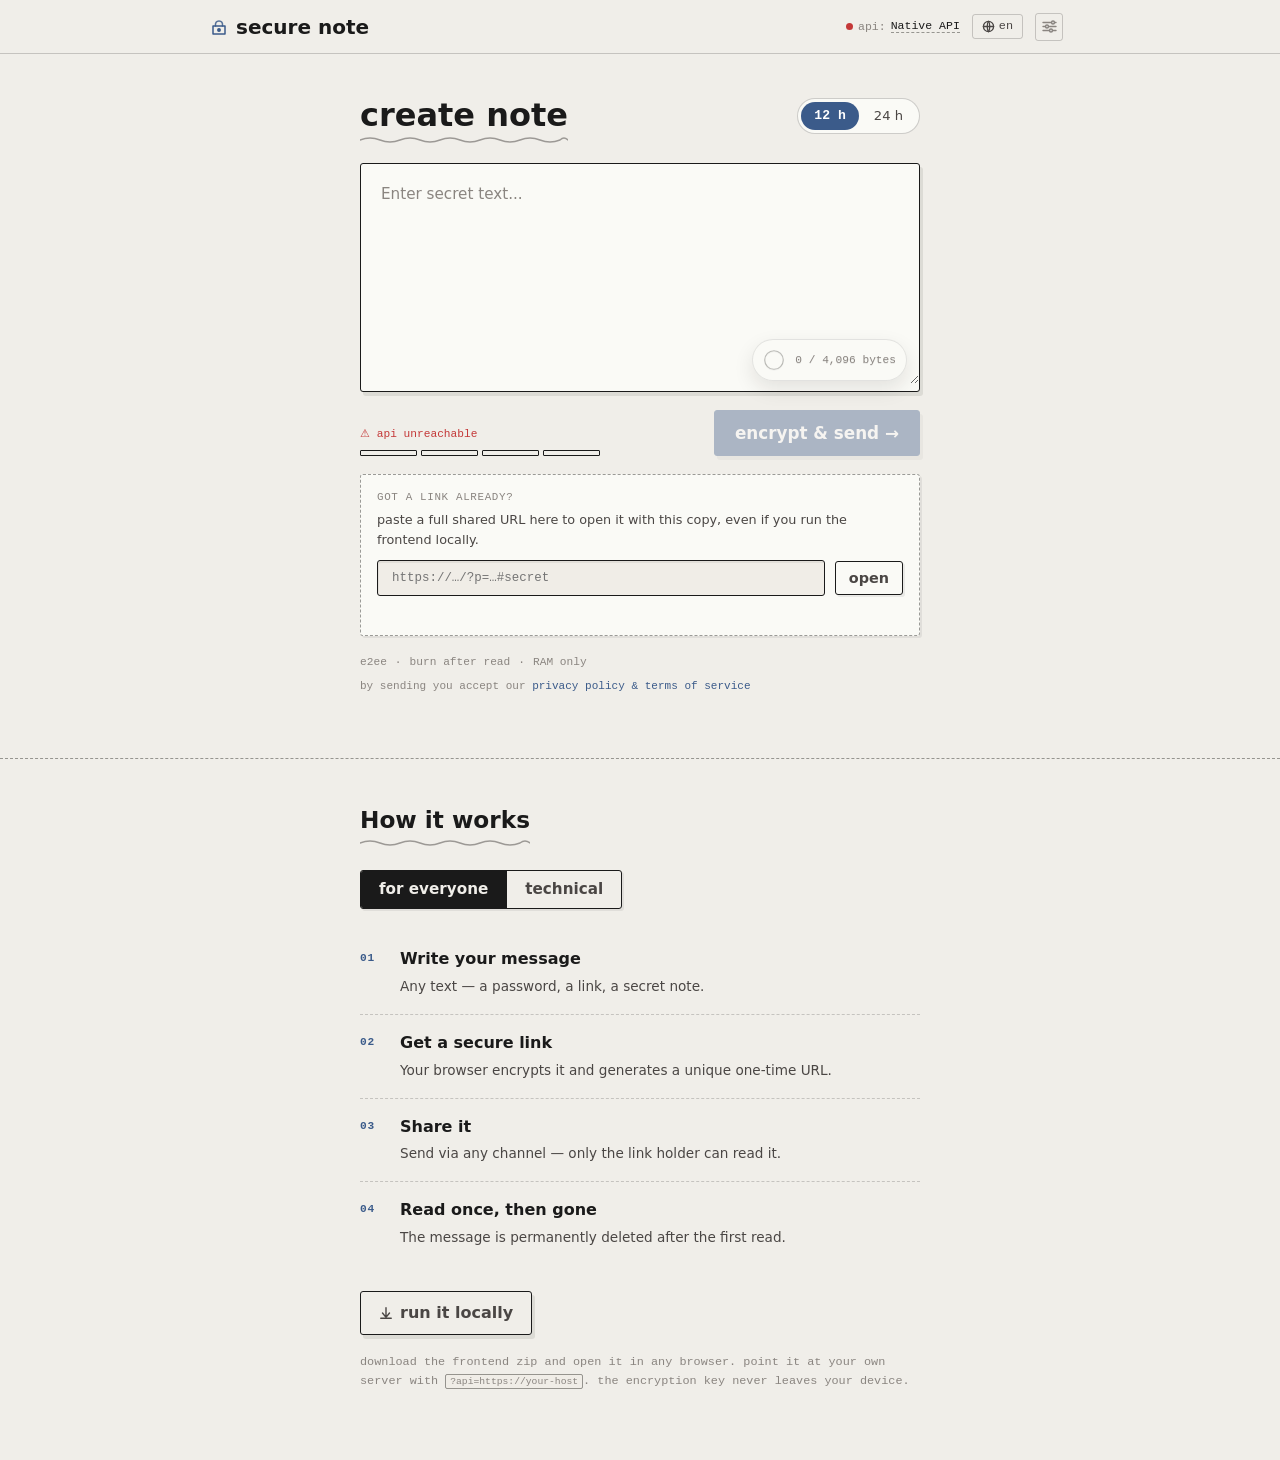
==== website/index.html @ c8347009 "Battle-tested v1.0PWN-Agent — all 52/52 checks passed; publishing." ====
<!doctype html>
<html lang="en">
<head>
  <meta charset="utf-8">
  <meta name="viewport" content="width=device-width, initial-scale=1">
  <meta name="color-scheme" content="dark light">

  <!-- Primary SEO -->
  <title>SecNote — write your secret</title>
  <meta name="description" content="One-time E2EE notes. AES-256-GCM browser-side encryption. Zero-knowledge relay. Burn after read. No account required.">
  <meta name="keywords" content="encrypted notes, one-time note, E2EE, zero-knowledge, AES-256-GCM, secure message, burn after read, self-destructing note, private sharing, secret note, pastebin encrypted">
  <meta name="robots" content="index, follow, max-snippet:-1, max-image-preview:large">
  <meta name="application-name" content="SecNote">

  <!-- Open Graph — Facebook, Telegram, Signal, WhatsApp, iMessage, Slack, Discord -->
  <meta property="og:type" content="website">
  <meta property="og:title" content="SecNote — write your secret">
  <meta property="og:description" content="One-time E2EE notes. AES-256-GCM browser-side encryption. Zero-knowledge relay. Burn after read. No account required.">
  <meta property="og:site_name" content="SecNote">
  <meta property="og:locale" content="en_US">

  <!-- Twitter / X Card -->
  <meta name="twitter:card" content="summary">
  <meta name="twitter:title" content="SecNote — write your secret">
  <meta name="twitter:description" content="One-time E2EE notes. AES-256-GCM browser-side encryption. Zero-knowledge relay. Burn after read.">

  <!-- PWA -->
  <meta name="theme-color" content="#111122" media="(prefers-color-scheme: dark)">
  <meta name="theme-color" content="#f5f4ef" media="(prefers-color-scheme: light)">
  <meta name="apple-mobile-web-app-capable" content="yes">
  <meta name="apple-mobile-web-app-status-bar-style" content="black-translucent">
  <meta name="apple-mobile-web-app-title" content="SecNote">
  <link rel="manifest" href="manifest.json">

  <!-- Icons -->
  <link rel="icon" href="logo.svg" type="image/svg+xml">
  <link rel="apple-touch-icon" sizes="180x180" href="logo.svg">

  <!-- JSON-LD 1: WebApplication — for search engines and AI crawlers -->
  <script type="application/ld+json">
  {
    "@context": "https://schema.org",
    "@type": "WebApplication",
    "@id": "[[HOST_URL]]/#app",
    "name": "SecNote",
    "alternateName": "Secure Note",
    "description": "Zero-knowledge one-time encrypted notes. Notes are encrypted client-side with AES-256-GCM using the browser WebCrypto API before transmission. The decryption key lives only in the URL fragment and is never sent to the server. Notes self-destruct immediately and permanently after the first read. No account, no tracking, no disk writes.",
    "url": "[[HOST_URL]]",
    "applicationCategory": "SecurityApplication",
    "applicationSubCategory": "EncryptionApplication",
    "operatingSystem": "Any",
    "browserRequirements": "Requires JavaScript and WebCrypto API (supported by all modern browsers)",
    "inLanguage": ["en","ru","uk","de","es","fr","pt","ar","bn","zh","hi","ur"],
    "isAccessibleForFree": true,
    "privacyPolicy": "/#pp",
    "featureList": [
      "End-to-end encryption with AES-256-GCM",
      "Zero-knowledge relay — server never sees plaintext",
      "Decryption key lives only in the URL fragment, never transmitted",
      "Burn after read — note permanently deleted on first open",
      "RAM-only storage — no database, no disk writes",
      "No account or sign-up required",
      "Proof-of-Work anti-spam protection",
      "Self-hostable open-source backend",
      "Multilingual interface — 12 languages",
      "GDPR compliant — no cookies, no tracking, no PII collected"
    ],
    "softwareVersion": "1.0",
    "license": "https://github.com/pwn-all/secure-notes/blob/main/LICENSE",
    "author": {
      "@type": "Organization",
      "@id": "https://pwn-all.com/",
      "name": "pwn-all.com"
    },
    "publisher": {
      "@type": "Organization",
      "@id": "https://pwn-all.com/"
    },
    "image": {
      "@type": "ImageObject",
      "url": "[[HOST_URL]]/og.svg",
      "width": 1200,
      "height": 630
    },
    "logo": {
      "@type": "ImageObject",
      "url": "[[HOST_URL]]/logo.svg",
      "width": 80,
      "height": 80
    },
    "screenshot": "[[HOST_URL]]/og.svg",
    "potentialAction": {
      "@type": "CreateAction",
      "name": "Create encrypted note",
      "target": {
        "@type": "EntryPoint",
        "urlTemplate": "[[HOST_URL]]/",
        "actionPlatform": [
          "https://schema.org/DesktopWebPlatform",
          "https://schema.org/MobileWebPlatform"
        ]
      }
    }
  }
  </script>

  <!-- JSON-LD 3: FAQPage — for rich search results and AI agents -->
  <script type="application/ld+json">
  {
    "@context": "https://schema.org",
    "@type": "FAQPage",
    "mainEntity": [
      {
        "@type": "Question",
        "name": "Can the server read my note?",
        "acceptedAnswer": {
          "@type": "Answer",
          "text": "No. Notes are encrypted with AES-256-GCM entirely in your browser before any data is sent. The decryption key lives only in the URL fragment (#), which browsers never include in HTTP requests. The server stores only the encrypted ciphertext and a note ID — it is technically incapable of reading the plaintext."
        }
      },
      {
        "@type": "Question",
        "name": "What happens after a note is read?",
        "acceptedAnswer": {
          "@type": "Answer",
          "text": "The note is permanently and atomically deleted from the server the moment it is opened. It cannot be recovered or read again by anyone, including the service operator."
        }
      },
      {
        "@type": "Question",
        "name": "Is SecNote free?",
        "acceptedAnswer": {
          "@type": "Answer",
          "text": "Yes. SecNote is completely free with no account, no sign-up, and no tracking."
        }
      },
      {
        "@type": "Question",
        "name": "Can I self-host SecNote on my own server?",
        "acceptedAnswer": {
          "@type": "Answer",
          "text": "Yes. The frontend is a single static HTML file. If you host it on the same domain as the backend, it uses that API automatically. Use ?api=https://your-host only for a local copy or a separate frontend host."
        }
      },
      {
        "@type": "Question",
        "name": "Is my data stored on disk?",
        "acceptedAnswer": {
          "@type": "Answer",
          "text": "No. Notes are stored exclusively in server RAM. There are no database writes and no disk persistence. A server restart drops all notes instantly, by design."
        }
      },
      {
        "@type": "Question",
        "name": "Is SecNote GDPR compliant?",
        "acceptedAnswer": {
          "@type": "Answer",
          "text": "Yes. SecNote collects no personally identifiable information, sets no cookies, and performs no user tracking. Server access logs are retained for up to 7 days for security purposes only. Data subject rights requests can be submitted to [[EMAIL]]."
        }
      },
      {
        "@type": "Question",
        "name": "How long does a note last?",
        "acceptedAnswer": {
          "@type": "Answer",
          "text": "Notes self-destruct on first read or after the TTL you choose (12 or 24 hours), whichever comes first. A server restart also clears all notes immediately."
        }
      },
      {
        "@type": "Question",
        "name": "What encryption does SecNote use?",
        "acceptedAnswer": {
          "@type": "Answer",
          "text": "AES-256-GCM authenticated encryption via the browser's native WebCrypto API. Each note gets a fresh 256-bit random key. The key is never transmitted to the server — it lives only in the URL fragment after #."
        }
      }
    ]
  }
  </script>

  <link rel="stylesheet" href="styles.css">
</head>
<body>

<!-- ══════════════════════════════════════
     NAV
══════════════════════════════════════ -->
<nav class="nav" role="navigation" aria-label="Main">
  <div class="nav-inner">

    <div class="brand" aria-label="SecNote home">
      <!-- hand-drawn lock icon -->
      <svg class="lock-icon" width="18" height="20" viewBox="0 0 18 20" fill="none"
           stroke="currentColor" stroke-width="1.5" stroke-linecap="round" stroke-linejoin="round" aria-hidden="true">
        <path d="M3 9 L3 17 L15 17 L15 9 Z"/>
        <path d="M5.5 9 Q5 4 9 4 Q13 4 12.5 9" opacity="0.85"/>
        <circle cx="9" cy="13" r="1.2" fill="currentColor"/>
      </svg>
      <span class="brand-name">secure note</span>
    </div>

    <div class="nav-right">
      <!-- API badge: green dot + url, click to open settings -->
      <button class="api-badge" id="apiBadge" title="API settings" aria-haspopup="dialog">
        <span class="dot" id="apiDot" aria-hidden="true"></span>
        <span class="api-label" aria-hidden="true">api:</span>
        <span class="api-host" id="apiHost">—</span>
      </button>

      <!-- Language picker -->
      <div class="lang-wrap" id="langWrap">
        <button class="lang-btn sk" id="langBtn" aria-label="Select language" aria-haspopup="listbox">
          <svg width="13" height="13" viewBox="0 0 14 14" fill="none"
               stroke="currentColor" stroke-width="1.4" stroke-linecap="round" aria-hidden="true">
            <circle cx="7" cy="7" r="5.5"/>
            <path d="M7 1.5 C5.2 3.5 5.2 10.5 7 12.5"/>
            <path d="M7 1.5 C8.8 3.5 8.8 10.5 7 12.5"/>
            <path d="M1.5 7 h11"/>
          </svg>
          <span id="langCode">en</span>
        </button>
        <ul class="lang-menu hidden" id="langMenu" role="listbox" aria-label="Select language">
          <li role="option" data-lang="en">English</li>
          <li role="option" data-lang="de">Deutsch</li>
          <li role="option" data-lang="es">Español</li>
          <li role="option" data-lang="fr">Français</li>
          <li role="option" data-lang="pt">Português</li>
          <li role="option" data-lang="ru">Русский</li>
          <li role="option" data-lang="ua">Українська</li>
          <li role="option" data-lang="ar">العربية</li>
          <li role="option" data-lang="bn">বাংলা</li>
          <li role="option" data-lang="cn">中文</li>
          <li role="option" data-lang="hi">हिन्दी</li>
          <li role="option" data-lang="ur">اردو</li>
        </ul>
      </div>

      <!-- Settings -->
      <button class="cog-btn sk" id="cogBtn" aria-label="Settings" aria-haspopup="dialog">
        <svg width="15" height="15" viewBox="0 0 15 15" fill="none"
             stroke="currentColor" stroke-width="1.4" stroke-linecap="round" aria-hidden="true">
          <line x1="1" y1="3.5" x2="9.5" y2="3.5"/>
          <line x1="12.5" y1="3.5" x2="14" y2="3.5"/>
          <circle cx="11" cy="3.5" r="1.5"/>
          <line x1="1" y1="7.5" x2="3.5" y2="7.5"/>
          <line x1="6.5" y1="7.5" x2="14" y2="7.5"/>
          <circle cx="5" cy="7.5" r="1.5"/>
          <line x1="1" y1="11.5" x2="7.5" y2="11.5"/>
          <line x1="10.5" y1="11.5" x2="14" y2="11.5"/>
          <circle cx="9" cy="11.5" r="1.5"/>
        </svg>
      </button>
    </div>

  </div>
</nav>

<!-- ══════════════════════════════════════
     SCREEN: Compose
══════════════════════════════════════ -->
<main class="screen" id="sCompose">
  <div class="col">

    <div class="compose-head">
      <div class="compose-title">
        <h1 class="h1" data-i18n="COMPOSE_TITLE">create note</h1>
        <svg class="squig" width="180" height="10" viewBox="0 0 180 10" aria-hidden="true">
          <path d="M0,5 Q10,1 20,5 Q30,9 40,5 Q50,1 60,5 Q70,9 80,5
                   Q90,1 100,5 Q110,9 120,5 Q130,1 140,5 Q150,9 160,5 Q170,1 180,5"
                fill="none" stroke="currentColor" stroke-width="1.4" stroke-linecap="round"/>
        </svg>
      </div>
      <div class="ttl-row" role="radiogroup" aria-label="Note lifetime">
        <label class="ttl-chip">
          <input type="radio" name="ttl" value="43200" checked>
          <span>12 h</span>
        </label>
        <label class="ttl-chip">
          <input type="radio" name="ttl" value="86400">
          <span>24 h</span>
        </label>
      </div>
    </div>

    <!-- Note textarea -->
    <div class="note-card sk">
      <textarea id="noteInput"
                maxlength="4096"
                placeholder="your message here…"
               data-i18n-ph="SECNOTE_UI_13"
                autocomplete="off"
                spellcheck="false"
                aria-label="Secret message"
                aria-describedby="charTxt"></textarea>
      <div class="char-wrap" aria-hidden="true">
        <svg class="ring-svg" width="26" height="26" viewBox="0 0 28 28">
          <circle cx="14" cy="14" r="10" fill="none" stroke-width="1.2" class="ring-track" pathLength="100"/>
          <circle id="ringFill" cx="14" cy="14" r="10" fill="none"
                  stroke-width="2" stroke-linecap="round"
                  class="ring-fill" transform="rotate(-90 14 14)"
                  pathLength="100" stroke-dasharray="100" stroke-dashoffset="100"/>
        </svg>
        <span class="char-txt" id="charTxt">0 / 4096</span>
      </div>
    </div>

    <!-- Status bar + Send button -->
    <div class="compose-row">
      <div class="status-side" aria-live="polite" aria-label="Progress">
        <div class="status-lbl" id="stageLbl">idle</div>
        <div class="segs sk" id="segs" aria-hidden="true">
          <div class="seg" id="s1"></div>
          <div class="seg" id="s2"></div>
          <div class="seg" id="s3"></div>
          <div class="seg" id="s4"></div>
        </div>
      </div>
      <div class="send-side">
        <button class="btn btn-accent sk" id="sendBtn" disabled data-i18n="COMPOSE_SEND_BTN">encrypt &amp; send →</button>
      </div>
    </div>

    <div class="open-link-card sk">
      <div class="open-link-copy">
        <span class="open-link-kicker" data-i18n="COMPOSE_OPEN_KICKER">got a link already?</span>
        <p class="open-link-hint" data-i18n="COMPOSE_OPEN_HINT">paste a full shared URL here to open it with this copy, even if you run the frontend locally.</p>
      </div>
      <div class="open-link-row">
        <input type="url"
               class="open-link-inp"
               id="openLinkInp"
               placeholder="https://…/?p=…#secret"
               autocomplete="off"
               spellcheck="false"
               inputmode="url"
               aria-label="Shared note link">
        <button class="btn-sm sk" id="openLinkBtn" data-i18n="COMPOSE_OPEN_BTN">open</button>
      </div>
      <p class="status-msg open-link-msg" id="openLinkMsg" aria-live="polite"></p>
    </div>

    <div class="compose-meta">
      <div class="tagline">
        <span>e2ee</span><span>·</span><span data-i18n="COMPOSE_TAG_BURN">burn after read</span><span>·</span><span data-i18n="COMPOSE_TAG_RAM">RAM only</span>
      </div>
      <p class="pp-line">
        <span data-i18n="COMPOSE_PP_PREFIX">by sending you accept our</span>
        <button type="button" class="pp-link" id="ppBtnCompose" data-i18n="COMPOSE_PP_LINK">privacy policy &amp; terms of service</button>
      </p>
    </div>

  </div>
</main>

<!-- ══════════════════════════════════════
     HOW IT WORKS — visible on compose only
══════════════════════════════════════ -->
<section class="how-section" id="howSection" aria-label="How it works">
  <div class="how-inner">

    <div class="how-head">
      <h2 class="h2" data-i18n="HOW_SIMPLE_TITLE">how it works</h2>
      <svg class="squig" width="140" height="10" viewBox="0 0 140 10" aria-hidden="true">
        <path d="M0,5 Q10,1 20,5 Q30,9 40,5 Q50,1 60,5 Q70,9 80,5 Q90,1 100,5 Q110,9 120,5 Q130,1 140,5"
              fill="none" stroke="currentColor" stroke-width="1.4" stroke-linecap="round"/>
      </svg>
    </div>

    <!-- Tab switcher -->
    <div class="how-tabs" role="tablist" aria-label="Description level">
      <button class="how-tab active sk" id="tabSimple"
              role="tab" aria-selected="true" aria-controls="panelSimple" data-i18n="HOW_TAB_SIMPLE">for everyone</button>
      <button class="how-tab sk" id="tabTech"
              role="tab" aria-selected="false" aria-controls="panelTech" data-i18n="HOW_TAB_TECH">technical</button>
    </div>

    <!-- Plain-language panel -->
    <div class="how-panel" id="panelSimple" role="tabpanel" aria-labelledby="tabSimple">
      <ol class="how-steps">
        <li class="how-step">
          <span class="step-num mono" aria-hidden="true">01</span>
          <div class="step-body">
            <strong data-i18n="HOW_SIMPLE_1_T">write your message</strong>
            <p data-i18n="HOW_SIMPLE_1_D">type whatever you want to share — a password, a private link, a secret note. no account, no sign-up.</p>
          </div>
        </li>
        <li class="how-step">
          <span class="step-num mono" aria-hidden="true">02</span>
          <div class="step-body">
            <strong data-i18n="HOW_SIMPLE_2_T">get a one-time link</strong>
            <p data-i18n="HOW_SIMPLE_2_D">your browser scrambles the text locally and gives you a unique link to copy. the server never sees your original message, and it never receives the secret part after <code>#</code>.</p>
          </div>
        </li>
        <li class="how-step">
          <span class="step-num mono" aria-hidden="true">03</span>
          <div class="step-body">
            <strong data-i18n="HOW_SIMPLE_3_T">share it with one person</strong>
            <p data-i18n="HOW_SIMPLE_3_D">send the full link however you like — chat, email, SMS. without everything after <code>#</code>, nobody can decrypt it. the privacy promise is the same basic idea as secure messengers like Signal: only the device with the key can unlock the message.</p>
          </div>
        </li>
        <li class="how-step">
          <span class="step-num mono" aria-hidden="true">04</span>
          <div class="step-body">
            <strong data-i18n="HOW_SIMPLE_4_T">it self-destructs on read</strong>
            <p data-i18n="HOW_SIMPLE_4_D">the moment they open it, the note is deleted from the server forever. it can never be read a second time — not even by us.</p>
          </div>
        </li>
      </ol>
    </div>

    <!-- Technical panel -->
    <div class="how-panel hidden" id="panelTech" role="tabpanel" aria-labelledby="tabTech">
      <ul class="tech-list">
        <li class="tech-item">
          <span class="tech-badge sk">AES-256-GCM</span>
          <p data-i18n-html="HOW_TECH_1">browser-side encryption via the native <code>WebCrypto</code> API. every note gets a fresh 256-bit AES key. that is a 256-bit classical key space and roughly a 128-bit brute-force margin even against known quantum search attacks. authenticated encryption prevents tampering.</p>
        </li>
        <li class="tech-item">
          <span class="tech-badge sk">zero-knowledge</span>
          <p data-i18n-html="HOW_TECH_2">the decryption key lives in the URL <code>#fragment</code> — browsers never include the fragment in HTTP requests. the server receives only the encrypted blob and a note ID, so it is technically incapable of reading the plaintext. this is the same end-to-end idea Signal uses, although this app is a one-time-link design rather than a chat protocol.</p>
        </li>
        <li class="tech-item">
          <span class="tech-badge sk">256 + 128 bits</span>
          <p data-i18n-html=”HOW_TECH_BITS”>the secret or “password” part after <code>#</code> is a random 256-bit key. the shared URL also carries a separate 128-bit note ID in <code>?p=</code>. together the full URL contains 384 bits of identifiers, but only the 256-bit fragment is confidential and required for decryption.</p>
        </li>
        <li class="tech-item">
          <span class="tech-badge sk">RAM-only</span>
          <p data-i18n-html="HOW_TECH_3">blobs are stored in process memory. no database writes, no disk persistence. a server restart silently drops all notes, by design.</p>
        </li>
        <li class="tech-item">
          <span class="tech-badge sk">PoW anti-spam</span>
          <p data-i18n-html="HOW_TECH_4">each create request requires a SHA-256 proof-of-work computed in the browser. the target difficulty is set by the server and prevents bulk note creation without increasing latency for honest users.</p>
        </li>
        <li class="tech-item">
          <span class="tech-badge sk">atomic read+delete</span>
          <p data-i18n="HOW_TECH_5">the server atomically fetches and removes the blob in a single operation — no TOCTOU window. a 404 on fetch is authoritative proof the note is gone.</p>
        </li>
        <li class="tech-item">
          <span class="tech-badge sk">self-hostable</span>
          <p data-i18n-html="HOW_TECH_SELFHOST">the frontend is a single static HTML file. if you host it on the same domain as the backend, it uses that API automatically. use <code>?api=https://your-host</code> only for a local copy or a separate frontend host.</p>
        </li>
      </ul>
    </div>

    <!-- Run locally -->
    <div class="local-row">
      <a class="btn-local sk" id="localBtn"
         href="https://github.com/pwn-all/secure-notes/releases/latest/download/frontend.zip"
         target="_blank"
         rel="noopener noreferrer"
         title="Download the latest frontend zip from GitHub releases">
        <svg width="14" height="14" viewBox="0 0 16 16" fill="none"
             stroke="currentColor" stroke-width="1.6" stroke-linecap="round" stroke-linejoin="round"
             aria-hidden="true">
          <path d="M8 2v9M4 8l4 5 4-5"/>
          <path d="M2 14h12"/>
        </svg>
        <span data-i18n="HOW_RUN_LOCAL_BTN">run it locally</span>
      </a>
      <p class="local-hint mono" data-i18n-html="HOW_RUN_LOCAL_HINT">
        download the frontend zip and open it in any browser.
        point it at your own server with <code>?api=https://your-host</code>.
        the encryption key never leaves your device.
      </p>
    </div>

  </div>
</section>

<!-- ══════════════════════════════════════
     SCREEN: Link generated
══════════════════════════════════════ -->
<main class="screen hidden" id="sLink">
  <div class="col">

    <div class="title-stack">
      <h1 class="h1" data-i18n="LINK_TITLE">your link is ready ✓</h1>
      <svg class="squig" width="220" height="10" viewBox="0 0 220 10" aria-hidden="true">
        <path d="M0,5 Q11,1 22,5 Q33,9 44,5 Q55,1 66,5 Q77,9 88,5
                 Q99,1 110,5 Q121,9 132,5 Q143,1 154,5 Q165,9 176,5 Q187,1 198,5 Q209,9 220,5"
              fill="none" stroke="currentColor" stroke-width="1.4" stroke-linecap="round"/>
      </svg>
    </div>

    <p class="sub">
      <span data-i18n="LINK_SUB_PREFIX">copy and send it. opens once. expires in</span> <span id="ttlLbl">24h</span>. <span data-i18n="LINK_SUB_SUFFIX">then it's gone forever.</span>
    </p>

    <div class="link-box sk">
      <span class="link-url" id="linkUrl" aria-label="Note link"></span>
      <button class="btn-sm sk" id="copyBtn" data-i18n="LINK_COPY_BTN">copy</button>
    </div>

    <div class="link-alt" id="localShareCard" hidden>
      <div class="link-alt-head">
        <span class="link-alt-title" data-i18n="LINK_LOCAL_TITLE">open with this local copy</span>
        <span class="mono muted small" data-i18n="LINK_LOCAL_DEVICE">this device only</span>
      </div>
      <a class="link-alt-url" id="localLinkUrl" href="#"></a>
    </div>

    <p class="key-hint" data-i18n="LINK_KEY_HINT">↑ everything after <code class="key-fragment">#</code> is the key — never sent to server</p>

    <div class="meta-row" role="list">
      <span role="listitem" id="metaTtl">⏱ 24h</span>
      <span role="listitem">🔥 1 read</span>
      <span role="listitem">🔒 e2ee</span>
      <span role="listitem" id="metaNid"></span>
    </div>

    <div class="link-acts">
      <button class="btn btn-ghost sk" id="qrBtn" data-i18n="LINK_QR_BTN">show QR</button>
      <button class="btn btn-ghost sk" id="newBtn" data-i18n="LINK_NEW_BTN">+ new note</button>
    </div>

    <div class="qr-wrap hidden" id="qrWrap" aria-label="QR code"></div>

  </div>
</main>

<!-- ══════════════════════════════════════
     SCREEN: Recipient gate
══════════════════════════════════════ -->
<main class="screen hidden" id="sGate">
  <div class="col">

    <h1 class="h1" data-i18n="GATE_TITLE">someone sent you a note</h1>
    <svg class="squig" width="260" height="10" viewBox="0 0 260 10" aria-hidden="true">
      <path d="M0,5 Q13,1 26,5 Q39,9 52,5 Q65,1 78,5 Q91,9 104,5
               Q117,1 130,5 Q143,9 156,5 Q169,1 182,5 Q195,9 208,5 Q221,1 234,5 Q247,9 260,5"
            fill="none" stroke="currentColor" stroke-width="1.4" stroke-linecap="round"/>
    </svg>

    <!-- Destruction warning card -->
    <div class="warn-card sk" role="alert">
      <svg width="20" height="20" viewBox="0 0 20 20" fill="none"
           stroke="currentColor" stroke-width="1.5" stroke-linecap="round" stroke-linejoin="round"
           class="warn-card-icon" aria-hidden="true">
        <path d="M10 2L18.5 17H1.5L10 2Z"/>
        <line x1="10" y1="8" x2="10" y2="12"/>
        <circle cx="10" cy="15" r=".8" fill="currentColor"/>
      </svg>
      <div class="warn-card-body">
        <p>
          <strong data-i18n="GATE_WARN_TITLE">reading this note will permanently destroy it.</strong>
        </p>
        <p class="warn-card-sub" data-i18n="GATE_WARN_SUB">
          it can only be read <em>once</em>. as soon as you open it, the server deletes it immediately and it cannot be recovered.
        </p>
      </div>
    </div>

    <!-- Encrypted note locked box -->
    <div class="hatch-box sk" role="img" aria-label="Encrypted note — contents hidden until revealed">
      <div class="hatch-inner">
        <svg width="52" height="52" viewBox="0 0 52 52" fill="none"
             stroke="currentColor" stroke-width="1.4" stroke-linecap="round" stroke-linejoin="round"
             opacity=".32" aria-hidden="true">
          <!-- rough outer circle -->
          <ellipse cx="26" cy="26" rx="23" ry="22.5"/>
          <ellipse cx="26" cy="26" rx="23" ry="22.5" opacity=".5" transform="rotate(4 26 26)"/>
          <!-- lock body (centred in circle) -->
          <rect x="14" y="24" width="24" height="16" rx="2.5"/>
          <path d="M18 24Q18 13 26 13Q34 13 34 24"/>
          <circle cx="26" cy="32" r="2.2" fill="currentColor"/>
        </svg>
        <span class="mono muted small" data-i18n="GATE_LOCKED_LABEL">encrypted · one-time access</span>
      </div>
    </div>

    <div class="gate-acts">
      <button class="btn btn-danger sk" id="revealBtn" data-i18n="GATE_REVEAL_BTN">yes, read and destroy →</button>
      <button class="btn btn-ghost sk" id="notYetBtn" data-i18n="GATE_CANCEL_BTN">not yet</button>
    </div>

    <p class="status-msg" id="gateMsg" aria-live="polite" aria-atomic="true"></p>

  </div>
</main>

<!-- ══════════════════════════════════════
     SCREEN: Reading note
══════════════════════════════════════ -->
<main class="screen hidden" id="sRead">
  <div class="col">

    <div class="read-head">
      <h1 class="h2" data-i18n="READ_TITLE">here it is.</h1>
      <span class="burn-timer" id="burnTimer" aria-live="polite"></span>
    </div>
    <svg class="squig" width="120" height="10" viewBox="0 0 120 10" aria-hidden="true">
      <path d="M0,5 Q10,1 20,5 Q30,9 40,5 Q50,1 60,5 Q70,9 80,5 Q90,1 100,5 Q110,9 120,5"
            fill="none" stroke="currentColor" stroke-width="1.4" stroke-linecap="round"/>
    </svg>

    <div class="read-card sk">
      <textarea id="noteOutput" readonly spellcheck="false" aria-label="Decrypted note content"></textarea>
    </div>

    <div class="read-acts">
      <button class="btn btn-ghost sk" id="copyTxtBtn" data-i18n="READ_COPY_BTN">copy text</button>
      <button class="btn-danger-ol sk" id="burnBtn" data-i18n="READ_BURN_BTN">burn now</button>
      <div class="spacer"></div>
      <button class="btn btn-accent sk" id="replyBtn" data-i18n="READ_REPLY_BTN">reply →</button>
    </div>

    <p class="mono muted small" data-i18n="READ_DESTROYED_HINT">
      this note has been destroyed on the server. it lives only on this page until you close it.
    </p>

  </div>
</main>

<!-- ══════════════════════════════════════
     SCREEN: Burned / already gone
══════════════════════════════════════ -->
<main class="screen hidden" id="sBurned">
  <div class="col">

    <h1 class="h1" data-i18n="BURNED_TITLE">already gone.</h1>
    <svg class="squig" width="140" height="10" viewBox="0 0 140 10" aria-hidden="true">
      <path d="M0,5 Q10,1 20,5 Q30,9 40,5 Q50,1 60,5 Q70,9 80,5 Q90,1 100,5 Q110,9 120,5 Q130,1 140,5"
            fill="none" stroke="currentColor" stroke-width="1.4" stroke-linecap="round"/>
    </svg>

    <p class="sub" data-i18n="BURNED_SUB">
      this note was already read and destroyed. each note can only be opened once — after that it's gone from the server forever.
    </p>

    <!-- Destroyed box -->
    <div class="hatch-box hatch-burned sk" role="img" aria-label="Note has been destroyed">
      <div class="hatch-inner">
        <!-- Broken circle icon -->
        <svg width="48" height="48" viewBox="0 0 48 48" fill="none"
             stroke="currentColor" stroke-width="1.4" stroke-linecap="round"
             opacity=".28" aria-hidden="true">
          <path d="M6 24 A18 18 0 0 1 24 6"/>
          <path d="M24 6 A18 18 0 0 1 42 24"/>
          <path d="M42 24 A18 18 0 0 1 30 40"/>
          <path d="M18 40 A18 18 0 0 1 6 24"/>
          <line x1="22" y1="20" x2="26" y2="28"/>
          <line x1="26" y1="20" x2="22" y2="28"/>
        </svg>
        <span class="h2 muted" data-i18n="BURNED_GONE_LABEL">this note no longer exists</span>
        <span class="mono muted small" id="burnedId"></span>
        <span class="mono muted small" data-i18n="BURNED_SELF_DESTRUCT">notes self-destruct immediately after the first read</span>
      </div>
    </div>

    <button class="btn btn-ghost sk" id="sendOwnBtn" data-i18n="BURNED_NEW_BTN">send your own note →</button>

  </div>
</main>

<!-- ══════════════════════════════════════
     OVERLAY: Settings
══════════════════════════════════════ -->
<div class="overlay hidden" id="oSettings" role="dialog" aria-modal="true" aria-labelledby="settTitle">
  <div class="settings-sheet sk">

    <div class="sheet-head">
      <h2 class="h2" id="settTitle" data-i18n="SETTINGS_TITLE">settings</h2>
      <button class="esc-close" id="closeSettings" data-i18n="SETTINGS_CLOSE">esc · close</button>
    </div>

    <svg class="squig" width="120" height="10" viewBox="0 0 120 10" aria-hidden="true">
      <path d="M0,5 Q10,1 20,5 Q30,9 40,5 Q50,1 60,5 Q70,9 80,5 Q90,1 100,5 Q110,9 120,5"
            fill="none" stroke="currentColor" stroke-width="1.4" stroke-linecap="round"/>
    </svg>

    <div class="field-block">
      <label class="field-lbl" for="apiInp" data-i18n="SETTINGS_API_LABEL">api endpoint</label>
      <p class="field-hint" data-i18n="SETTINGS_API_HINT">where notes are stored. use your own self-hosted instance, or the public one.</p>
      <input type="url" class="url-inp" id="apiInp"
             placeholder="https://…"
             autocomplete="off" spellcheck="false">
      <div class="api-status-row">
        <button class="btn-sm" id="defaultBtn" data-i18n="SETTINGS_DEFAULT_BTN">use default API</button>
        <div class="spacer"></div>
        <div class="api-reach hidden" id="apiReach">
          <span class="dot ok" id="reachDot" aria-hidden="true"></span>
          <span id="reachLbl"></span>
        </div>
      </div>
      <p class="field-hint" data-i18n="SETTINGS_OFFLINE_HINT">
        this page works fully offline — open the .html locally and point it at any compatible server.
      </p>
    </div>

    <div class="divider"></div>

    <div class="field-block">
      <label class="field-lbl">server info</label>
      <div class="server-stat-grid">
        <span class="server-stat-lbl">notes</span>
        <span class="mono small" id="infoNotes">—</span>
        <span class="server-stat-lbl">ram</span>
        <span class="mono small" id="infoRam">—</span>
        <span class="server-stat-lbl">pubkey</span>
        <span class="mono small server-pubkey-val" id="infoPubKey">[[PUB_KEY]]</span>
      </div>
    </div>

    <div class="divider"></div>

    <div class="sheet-foot">
      <button class="btn btn-accent sk" id="saveSettings" data-i18n="SETTINGS_SAVE">save</button>
      <button class="btn btn-ghost sk" id="cancelSettings" data-i18n="SETTINGS_CANCEL">cancel</button>
      <div class="spacer"></div>
      <span class="mono muted small" data-i18n="SETTINGS_LOCAL_ONLY">stored locally only</span>
    </div>

  </div>
</div>

<!-- ══════════════════════════════════════
     OVERLAY: Privacy Policy & Terms of Service
══════════════════════════════════════ -->
<div class="overlay hidden" id="oPP" role="dialog" aria-modal="true" aria-labelledby="ppTitle">
  <div class="modal-box">
    <div class="modal-head">
      <h2 class="h2" id="ppTitle">Privacy Policy &amp; Terms of Service</h2>
      <button class="esc-close" id="closePP" data-i18n="PP_CLOSE">× close</button>
    </div>
    <div class="modal-body">
      <p class="pp-date">Last updated: May 2026 &nbsp;·&nbsp; Effective immediately upon use</p>

      <div class="pp-notice" style="display:none">
        <strong>Self-hosted instance?</strong> This policy was generated from the open-source SecNote template. The operator of <strong>[[HOST]]</strong> is responsible for updating this document to correctly identify themselves as operator, reflect their actual deployment, and comply with applicable regulations in their jurisdiction (GDPR, CCPA, LGPD, etc.).
      </div>

      <p>These Terms of Service and Privacy Policy ("Agreement") govern your access to and use of SecNote ("Service"), a web application hosted at <strong>[[HOST_URL]]/</strong> and operated by <strong>[[HOST]]</strong> ("Operator", "we", "us", "our"). By using the Service you agree to this Agreement in full. If you do not agree, do not use the Service.</p>

      <!-- ────────── TERMS OF SERVICE ────────── -->
      <h3 class="pp-section-head">— Terms of Service —</h3>

      <h3>1. Acceptance of Terms</h3>
      <p>By accessing or using the Service in any way — including browsing the site, creating a note, or reading a note via a shared link — you confirm that you are at least 16 years old (or the applicable age of digital consent in your jurisdiction), that you have read and understood this Agreement, and that you agree to be bound by it.</p>

      <h3>2. Description of Service</h3>
      <p>SecNote provides a zero-knowledge, end-to-end encrypted, one-time message relay hosted at <strong>[[HOST_URL]]/</strong>. Notes are encrypted client-side in your browser using AES-256-GCM before being transmitted. The decryption key exists only in the URL fragment (<code>#</code>) and is never sent to our servers. Notes are stored exclusively in server RAM and are permanently deleted after the first read or when the TTL expires. The Service is provided free of charge with no guarantee of uptime or availability.</p>
      <p>The Service additionally supports <strong>cross-instance retrieval</strong>: the frontend may be used to retrieve and decrypt notes whose encrypted ciphertext is stored on a third-party SecNote-compatible server (any server other than <code>[[HOST]]</code>). In such cases, your browser connects to that server to create or retrieve the note, and its availability, retention behavior, and configuration depend on that server's operator.</p>

      <h3>3. User Content</h3>
      <p>You control the content you create, transmit, receive, or share through the Service. The Operator cannot read, monitor, or moderate note content because of the zero-knowledge architecture. By using the Service, you confirm that:</p>
      <ul>
        <li>you have the full legal right to share the content you submit;</li>
        <li>your content does not violate any applicable law or third-party rights;</li>
        <li>you will not use the Service to harm, defraud, or harass any person.</li>
      </ul>
      <p>Because notes are encrypted end-to-end and unreadable to the Operator, the Service does not perform content review or moderation.</p>

      <h3>4. Prohibited Uses</h3>
      <p>You agree not to use the Service for any of the following:</p>
      <ul>
        <li>Any activity that violates applicable local, national, or international law or regulation;</li>
        <li>Sharing, distributing, or storing child sexual abuse material or any content that exploits minors;</li>
        <li>Facilitating fraud, phishing, identity theft, extortion, blackmail, or any other criminal scheme;</li>
        <li>Distributing malware, ransomware, spyware, exploits, or any harmful code;</li>
        <li>Harassment, threats, defamation, incitement to violence, or hate speech;</li>
        <li>Circumventing, disabling, or interfering with security features of the Service;</li>
        <li>Automated bulk creation of notes, denial-of-service attacks, or abuse of the API;</li>
        <li>Violating the intellectual property rights of any third party.</li>
      </ul>
      <p>The Operator reserves the right to block access from IPs or networks engaged in prohibited use, and to cooperate with law enforcement as required by applicable law.</p>

      <h3>5. Service Characteristics</h3>
      <p>The Service is provided free of charge and may be unavailable or interrupted from time to time. Notes are stored only in RAM and may be permanently lost on server restart, crash, or network failure without prior notice. <strong>Do not use this Service as your only copy of important information.</strong></p>

      <h3>6. Third-Party Instances</h3>
      <p>When you connect the frontend to a third-party SecNote-compatible server, note creation and retrieval occur between your browser and that server. The privacy practices, retention settings, availability, and security posture of that server depend on its operator and deployment. Review the instance you choose before using it for sensitive information.</p>

      <h3>7. Abuse Prevention</h3>
      <p>The Operator may apply rate limits, temporary blocks, or other technical measures to protect the Service from spam, automated abuse, or other prohibited use. Where required by applicable law, we may also respond to lawful requests from public authorities.</p>

      <h3>8. Service Availability &amp; Modifications</h3>
      <p>The Operator reserves the right to modify, suspend, or discontinue the Service (or any part thereof) at any time, with or without notice. We may update this Agreement at any time. Continued use of the Service after any change constitutes your acceptance of the new terms. We encourage you to review this page periodically.</p>

      <h3>9. Governing Law &amp; Dispute Resolution</h3>
      <p>This Agreement shall be governed by and construed in accordance with applicable law. Any dispute arising under this Agreement shall be resolved exclusively through binding arbitration or in the competent courts of the Operator's jurisdiction. If any provision of this Agreement is found to be invalid or unenforceable, the remaining provisions shall continue in full force and effect.</p>

      <h3>10. Entire Agreement</h3>
      <p>This Agreement constitutes the entire agreement between you and the Operator with respect to the Service and supersedes all prior agreements, representations, and understandings.</p>

      <!-- ────────── PRIVACY POLICY ────────── -->
      <h3 class="pp-section-head">— Privacy Policy —</h3>

      <h3>11. Zero-Knowledge Architecture</h3>
      <p>All notes are encrypted client-side with AES-256-GCM using the browser's native WebCrypto API before any data is sent to our servers. The encryption key is generated locally and exists only in the URL <code>#fragment</code> — browsers never include the fragment in HTTP requests, so the key is <em>never transmitted to the server</em>. The server stores only: an opaque note ID, the encrypted ciphertext, and a creation timestamp. We are technically incapable of reading note content.</p>

      <h3>12. Data We Collect</h3>
      <p>We are committed to minimal data collection:</p>
      <ul>
        <li><strong>No cookies.</strong> We do not set any cookies.</li>
        <li><strong>No accounts.</strong> No registration or personal information is required or collected.</li>
        <li><strong>No tracking.</strong> We do not use analytics services, advertising pixels, or fingerprinting.</li>
        <li><strong>Anti-spam hashing.</strong> For rate-limiting and spam prevention, a one-way SHA-256 hash of your IP address combined with a rotating server-side salt may be computed transiently in memory. This hash is never stored persistently, cannot be reversed to identify you, and is not shared with third parties.</li>
        <li><strong>Server logs.</strong> Standard server access logs (IP address, timestamp, HTTP method, response code) may be retained for up to 7 days for security and operational purposes, after which they are automatically deleted.</li>
      </ul>

      <h3>13. GDPR &amp; Data Subject Rights</h3>
      <p>If you are located in the European Economic Area (EEA), United Kingdom, or Switzerland, you have the following rights under the General Data Protection Regulation (GDPR) and equivalent legislation:</p>
      <ul>
        <li><strong>Right of access</strong> — you may request confirmation of whether we process personal data about you.</li>
        <li><strong>Right to erasure</strong> — you may request deletion of personal data we hold about you.</li>
        <li><strong>Right to restriction</strong> — you may request that we restrict processing of your data.</li>
        <li><strong>Right to object</strong> — you may object to processing based on legitimate interests.</li>
        <li><strong>Right to data portability</strong> — you may request a copy of your data in a portable format.</li>
        <li><strong>Right to lodge a complaint</strong> — you have the right to lodge a complaint with your local data protection authority.</li>
      </ul>
      <p>Our legal basis for processing server access logs is <strong>legitimate interest</strong> (security, abuse prevention). Because note content is zero-knowledge encrypted, we cannot access or process it — there is no personal data in note content from our perspective. To exercise your rights, contact us at the address below.</p>

      <h3>14. Data Retention</h3>
      <p>Notes are held in RAM only and are permanently deleted upon first read or TTL expiry, whichever comes first. A server restart deletes all notes immediately. Server access logs are retained for up to 7 days. Anti-spam hashes are transient and never persisted. We do not retain any other personal data.</p>

      <h3>15. Third-Party Instances &amp; Self-Hosting</h3>
      <p>This instance is hosted at <strong>[[HOST_URL]]/</strong> and operated by <strong>[[HOST]]</strong>. No third-party analytics, advertising, or social tracking services are used on this instance. The Service is open-source and self-hostable. If you operate your own instance, publish a privacy notice that matches your deployment.</p>
      <p>When you configure the frontend to connect to a third-party API endpoint (via the settings panel or <code>?api=</code> URL parameter), all data exchange for note creation and retrieval occurs directly between your browser and that third-party server. The Operator does not proxy, log, or have visibility into those requests through the default public instance.</p>

      <h3>16. Children's Privacy</h3>
      <p>The Service is not directed at children under the age of 16 (or the applicable age of digital consent in your jurisdiction). We do not knowingly collect information from children. If you believe a child has used the Service in violation of this policy, please contact us.</p>

      <!-- ────────── CONTACT ────────── -->
      <h3 class="pp-section-head">— Contact —</h3>

      <h3>17. Contact Information</h3>
      <p>For any questions, concerns, legal requests (including GDPR data subject requests), abuse reports, or security disclosures regarding this Service, please contact:</p>
      <p class="pp-contact">
        <strong>SecNote / [[HOST]]</strong><br>
        Email: <a href="mailto:[[EMAIL]]" class="pp-email">[[EMAIL]]</a>
      </p>
      <p>We aim to respond to all legitimate inquiries within 30 days.</p>
    </div>
    <div class="modal-foot">
      <button class="btn btn-accent sk" id="acceptPP" data-i18n="PP_ACCEPT">I understand &amp; close</button>
    </div>
  </div>
</div>

<!-- ══════════════════════════════════════
     OVERLAY: API endpoint confirm
══════════════════════════════════════ -->
<div class="overlay hidden" id="oApiConfirm" role="dialog" aria-modal="true" aria-labelledby="apiConfirmTitle">
  <div class="settings-sheet confirm-sheet sk">
    <div class="sheet-head">
      <h2 class="h2" id="apiConfirmTitle">external API</h2>
    </div>
    <div class="warn-card" role="alert">
      <svg width="20" height="20" viewBox="0 0 20 20" fill="none"
           stroke="currentColor" stroke-width="1.5" stroke-linecap="round" stroke-linejoin="round"
           class="warn-card-icon" aria-hidden="true">
        <path d="M10 2L18.5 17H1.5L10 2Z"/>
        <line x1="10" y1="8" x2="10" y2="12"/>
        <circle cx="10" cy="15" r=".8" fill="currentColor"/>
      </svg>
      <div class="warn-card-body">
        <p><strong>this page will connect to a server that is not this site.</strong></p>
        <p class="warn-card-sub">notes will be sent to and retrieved from the endpoint below. only continue if you trust it.</p>
      </div>
    </div>
    <div class="api-confirm-url sk">
      <span class="mono" id="apiConfirmUrl"></span>
    </div>
    <div class="sheet-foot">
      <button class="btn btn-accent sk" id="apiConfirmAccept">continue →</button>
      <button class="btn btn-ghost sk" id="apiConfirmReject">use default</button>
    </div>
  </div>
</div>

<div class="overlay hidden" id="oApiTrust" role="dialog" aria-modal="true" aria-labelledby="apiTrustTitle">
  <div class="settings-sheet confirm-sheet sk">
    <div class="sheet-head">
      <h2 class="h2" id="apiTrustTitle">verify API</h2>
    </div>
    <div class="api-trust-info sk">
      <div class="trust-info-row">
        <span class="trust-info-label">Endpoint</span>
        <span class="mono" id="apiTrustUrl"></span>
      </div>
      <div class="trust-info-row">
        <span class="trust-info-label">Public key</span>
        <span class="mono" id="apiTrustPubkey">checking…</span>
      </div>
      <p id="apiTrustKeyWarn" class="trust-key-warn" hidden>⚠ public key changed since last visit</p>
    </div>
    <div class="sheet-foot">
      <button class="btn btn-accent sk" id="apiTrustAccept">Trust &amp; Add →</button>
      <button class="btn btn-ghost sk" id="apiTrustReject">reject</button>
    </div>
  </div>
</div>

<div class="overlay hidden" id="oNoPubkey" role="dialog" aria-modal="true" aria-labelledby="noPubkeyTitle">
  <div class="settings-sheet confirm-sheet sk">
    <div class="sheet-head">
      <h2 class="h2" id="noPubkeyTitle">signing not configured</h2>
    </div>
    <div class="warn-card" role="alert">
      <svg width="20" height="20" viewBox="0 0 20 20" fill="none"
           stroke="currentColor" stroke-width="1.5" stroke-linecap="round" stroke-linejoin="round"
           class="warn-card-icon" aria-hidden="true">
        <path d="M10 2L18.5 17H1.5L10 2Z"/>
        <line x1="10" y1="8" x2="10" y2="12"/>
        <circle cx="10" cy="15" r=".8" fill="currentColor"/>
      </svg>
      <div class="warn-card-body">
        <p><strong>server response signing is not enabled.</strong></p>
        <p class="warn-card-sub">further operation is not possible. contact the server operator to enable response signing (<code>SIGNING_KEY</code>).</p>
      </div>
    </div>
    <div class="sheet-foot">
      <button class="btn btn-ghost sk" id="noPubkeyClose">close</button>
    </div>
  </div>
</div>

<!-- ══════════════════════════════════════
     APP SCRIPT
══════════════════════════════════════ -->
<script src="qrcode.min.js" defer></script>
<script src="app.js" defer></script>
<script src="sw-register.js" defer></script>

</body>
</html>
---- website/styles.css ----
/* ══════════════════════════════════════════════════════
   SecNote — Wireframe-faithful implementation
   No 3rd-party fonts or libs. Auto day/night theme.
   ══════════════════════════════════════════════════════ */

/* ── Design tokens (dark-first: matches wireframe paper-dark) ── */
:root {
  --bg:        #181714;
  --surface:   #201e1b;
  --surface-2: #272420;
  --ink:       #e8e6e0;
  --ink-soft:  #aaa8a0;
  --ink-light: #807d76;
  --accent:    #3b5b8a;
  --violet:    #7557d8;
  --accent-d:  rgba(59,91,138,.14);
  --danger:    #c43838;
  --danger-d:  rgba(196,56,56,.12);
  --warn:      #e07b20;
  --warn-d:    rgba(224,123,32,.13);
  --green:     #3aa84a;
  --border:    rgba(232,230,224,.16);
  --border-h:  rgba(232,230,224,.34);
  --shadow:    3px 4px 0 rgba(0,0,0,.32);
  --shadow-sm: 2px 2px 0 rgba(0,0,0,.24);
  --glass:     rgba(24,23,20,.72);
  --glass-b:   rgba(232,230,224,.12);
  --glass-sh:  0 8px 24px rgba(0,0,0,.22);

  --hand: system-ui,-apple-system,"Segoe UI",sans-serif;
  --mono: ui-monospace,"SF Mono","Fira Code",Menlo,Consolas,monospace;
  --body: system-ui,-apple-system,"Segoe UI",sans-serif;

  --nav-h: 54px;
  --w:     560px;
  --r:     3px;
}

/* Light mode overrides */
@media (prefers-color-scheme: light) {
  :root {
    --bg:        #f0eee9;
    --surface:   #fafaf6;
    --surface-2: #f0ede7;
    --ink:       #1a1a1a;
    --ink-soft:  #4a4644;
    --ink-light: #8a8580;
    --accent:    #3b5b8a;
    --violet:    #6647d1;
    --accent-d:  rgba(59,91,138,.10);
    --danger:    #c43838;
    --danger-d:  rgba(196,56,56,.10);
    --warn:      #c96a10;
    --warn-d:    rgba(201,106,16,.11);
    --green:     #2d8a3a;
    --border:    rgba(26,24,20,.20);
    --border-h:  rgba(26,24,20,.42);
    --shadow:    3px 4px 0 rgba(26,24,20,.09);
    --shadow-sm: 2px 2px 0 rgba(26,24,20,.07);
    --glass:     rgba(250,250,246,.78);
    --glass-b:   rgba(26,24,20,.10);
    --glass-sh:  0 8px 20px rgba(26,24,20,.10);
  }
}

/* ── Reset ── */
*, *::before, *::after { box-sizing: border-box; margin: 0; padding: 0; }
html { scroll-behavior: smooth; }
::selection { background: var(--accent); color: #fff; }
::-webkit-scrollbar { width: 3px; }
::-webkit-scrollbar-thumb { background: var(--border-h); border-radius: 2px; }

/* ── Base ── */
body {
  font-family: var(--body);
  font-size: 15px;
  line-height: 1.55;
  color: var(--ink);
  background: var(--bg);
  min-height: 100dvh;
  display: flex;
  flex-direction: column;
  -webkit-font-smoothing: antialiased;
}

.svg-defs {
  display: none;
  position: absolute;
}

/* ── Nav ── */
.nav {
  position: sticky;
  top: 0;
  z-index: 100;
  height: var(--nav-h);
  background: var(--bg);
  border-bottom: 1.5px solid var(--border);
  display: flex;
  align-items: center;
}

.nav-inner {
  width: 100%;
  max-width: 900px;
  margin: 0 auto;
  padding: 0 20px;
  display: flex;
  align-items: center;
  justify-content: space-between;
  gap: 14px;
}

/* Brand */
.brand {
  display: flex;
  align-items: center;
  gap: 8px;
  color: var(--ink);
  text-decoration: none;
  user-select: none;
}
.lock-icon { color: var(--accent); flex-shrink: 0; }
.brand-name {
  font-family: var(--hand);
  font-size: 1.25rem;
  font-weight: 700;
  line-height: 1;
}

/* Nav right cluster */
.nav-right {
  position: relative;
  isolation: isolate;
  display: flex;
  align-items: center;
  gap: 12px;
  padding: 5px 7px;
}
.nav-right::before {
  content: '';
  position: absolute;
  inset: 0;
  border: 1px solid transparent;
  border-radius: 999px;
  background: transparent;
  box-shadow: none;
  opacity: 0;
  pointer-events: none;
  transition: opacity 120ms ease, background 120ms ease, box-shadow 120ms ease;
}
.nav-right > * {
  position: relative;
  z-index: 1;
}
.nav-right:focus-within::before,
.nav-right:has(button:active)::before {
  opacity: 1;
  border-color: var(--glass-b);
  background: var(--glass);
  box-shadow: var(--glass-sh);
  backdrop-filter: blur(34px);
  -webkit-backdrop-filter: blur(34px);
}

/* API badge */
.api-badge {
  display: flex;
  align-items: center;
  gap: 5px;
  background: none;
  border: none;
  cursor: pointer;
  font: inherit;
  font-family: var(--mono);
  font-size: 0.72rem;
  color: var(--ink-light);
  padding: 0;
  line-height: 1;
}
.api-badge:hover { color: var(--ink); }

.dot {
  width: 7px; height: 7px;
  border-radius: 50%;
  background: var(--border-h);
  flex-shrink: 0;
  display: inline-block;
}
.dot.ok  { background: var(--green);  }
.dot.err { background: var(--danger); }

.api-host {
  color: var(--ink);
  border-bottom: 1px dashed var(--border-h);
  padding-bottom: 1px;
}

/* Settings cog */
.cog-btn {
  display: flex; align-items: center; justify-content: center;
  width: 28px; height: 28px;
  background: none;
  border: 1.5px solid var(--border);
  border-radius: var(--r);
  color: var(--ink-light);
  cursor: pointer;
  transition: border-color 100ms, color 100ms;
}
.cog-btn:hover { border-color: var(--border-h); color: var(--ink); }

/* Theme toggle icons */
.theme-tog {
  display: flex; align-items: center; gap: 4px;
  color: var(--ink-light);
  pointer-events: none;
}
.theme-sep { font-size: 0.7rem; opacity: 0.4; }

/* ── Screens ── */
.screen {
  flex: 1;
  display: flex;
  align-items: center;
  justify-content: center;
  padding: 44px 20px 64px;
}
.screen.hidden { display: none !important; }

/* Center column */
.col {
  width: 100%;
  max-width: var(--w);
  display: flex;
  flex-direction: column;
  gap: 18px;
}

/* ── Typography ── */
.h1 {
  font-family: var(--hand);
  font-size: 2rem;
  font-weight: 700;
  line-height: 1.1;
  color: var(--ink);
}
.h2 {
  font-family: var(--hand);
  font-size: 1.45rem;
  font-weight: 700;
  line-height: 1.15;
  color: var(--ink);
}
.compose-head {
  display: flex;
  align-items: flex-start;
  justify-content: space-between;
  gap: 18px;
}
.compose-title,
.title-stack {
  display: inline-flex;
  flex-direction: column;
  align-items: flex-start;
  width: max-content;
  max-width: 100%;
  min-width: 0;
}
.sub {
  font-size: 0.88rem;
  color: var(--ink-soft);
  line-height: 1.6;
}
.mono { font-family: var(--mono); }
.muted { color: var(--ink-light); }
.small { font-size: 0.74rem; }
.danger-txt { color: var(--danger); }
.green-txt  { color: var(--green);  }

/* Squiggly underline */
.squig {
  display: block;
  color: var(--ink-soft);
  opacity: 0.5;
  margin-top: 2px;
}
.compose-title .squig,
.title-stack .squig {
  width: 100%;
  height: auto;
}


/* ── Textarea card ── */
.note-card {
  position: relative;
  background: var(--surface);
  border: 1.5px solid var(--ink);
  border-radius: var(--r);
  box-shadow: var(--shadow);
}
.note-card textarea {
  width: 100%;
  min-height: 220px;
  background: transparent;
  border: none;
  outline: none;
  resize: vertical;
  font-family: var(--body);
  font-size: 0.95rem;
  color: var(--ink);
  line-height: 1.65;
  padding: 18px 108px 58px 20px;
}
.note-card textarea::placeholder { color: var(--ink-light); }

/* Char counter + ring */
.char-wrap {
  position: absolute;
  bottom: 10px; right: 12px;
  display: flex; align-items: center; gap: 8px;
  padding: 7px 10px 7px 8px;
  border: 1px solid var(--glass-b);
  border-radius: 999px;
  background: var(--glass);
  box-shadow: var(--glass-sh);
  backdrop-filter: blur(10px);
  -webkit-backdrop-filter: blur(10px);
  pointer-events: none;
}
.ring-svg {
  display: block;
  flex: none;
  filter: drop-shadow(0 1px 0 rgba(0,0,0,.12));
}
.ring-track {
  stroke: var(--border-h);
  opacity: 0.65;
}
.ring-fill  {
  stroke: var(--accent);
  stroke-dasharray: 100;
  stroke-dashoffset: 100;
  transition: stroke-dashoffset 200ms ease, stroke 120ms ease;
}
.ring-fill.warn { stroke: var(--danger); }
.char-txt {
  font-family: var(--mono);
  font-size: 0.7rem;
  color: var(--ink-light);
  text-shadow: 0 1px 0 rgba(0,0,0,.08);
}

/* TTL chips */
.ttl-row {
  display: inline-flex;
  align-items: center;
  flex: 0 0 auto;
  background: var(--surface);
  border: 1.5px solid var(--border);
  border-radius: 999px;
  padding: 3px;
  gap: 2px;
}
.ttl-chip {
  position: relative;
  display: inline-flex; align-items: center; justify-content: center;
  padding: 4px 13px;
  border-radius: 999px;
  cursor: pointer;
  font-size: 0.82rem;
  user-select: none;
  color: var(--ink-soft);
  transition: background 140ms, color 140ms;
}
.ttl-chip input {
  appearance: none;
  position: absolute;
  inset: 0;
  opacity: 0;
  cursor: pointer;
  margin: 0;
}
.ttl-chip:has(input:checked) {
  background: var(--accent);
  color: #fff;
}
.ttl-chip:has(input:checked) span {
  font-weight: 700;
  font-family: var(--mono);
}
.ttl-chip:not(:has(input:checked)):hover {
  color: var(--ink);
}

/* ── Compose footer row ── */
.compose-row {
  display: flex;
  align-items: flex-end;
  justify-content: space-between;
  gap: 18px;
  flex-wrap: nowrap;
}

/* Tagline + privacy link row below compose-row */
.compose-meta {
  display: flex;
  align-items: center;
  justify-content: space-between;
  flex-wrap: wrap;
  gap: 6px;
}

/* Status bar (left side) */
.status-side {
  display: flex;
  flex-direction: column;
  gap: 7px;
  min-width: 0;
  width: min(100%, 240px);
  flex: 0 1 240px;
}
.status-lbl {
  font-family: var(--mono);
  font-size: 0.7rem;
  color: var(--ink-light);
}
.status-lbl.app-get-antibot,
.status-msg.app-get-antibot { color: var(--violet); }
.status-lbl.app-solving,
.status-msg.app-solving,
.status-lbl.app-sending { color: var(--accent); }
.status-lbl.app-ready,
.status-msg.app-ready { color: var(--green); }
.status-lbl.err { color: var(--danger); }
.segs {
  display: flex; gap: 4px;
  width: 100%;
}
.seg {
  flex: 1; height: 6px;
  background: transparent;
  border: 1.5px solid var(--ink);
  border-radius: 1px;
  transition: background 180ms, border-color 180ms;
}
.seg.done   { background: var(--accent); border-color: var(--accent); opacity: 0.55; }
.seg.active { background: var(--accent); border-color: var(--accent); }
.seg.seg-violet { background: var(--violet); border-color: var(--violet); }
.seg.seg-blue { background: var(--accent); border-color: var(--accent); }
.seg.seg-green {
  background: var(--green) !important;
  border-color: var(--green) !important;
  opacity: 1 !important;
}

/* Send side (right) */
.send-side {
  display: flex;
  flex-direction: column;
  align-items: flex-end;
  gap: 6px;
  margin-left: auto;
  flex: 0 0 auto;
}
.send-side .btn {
  white-space: nowrap;
}
.open-link-card {
  display: flex;
  flex-direction: column;
  gap: 10px;
  padding: 14px 16px;
  background: var(--surface);
  border: 1.5px dashed var(--border-h);
  border-radius: var(--r);
  box-shadow: var(--shadow-sm);
}
.open-link-copy {
  display: flex;
  flex-direction: column;
  gap: 4px;
}
.open-link-kicker {
  font-family: var(--mono);
  font-size: 0.68rem;
  color: var(--ink-light);
  text-transform: uppercase;
  letter-spacing: 0.06em;
}
.open-link-hint {
  font-size: 0.8rem;
  color: var(--ink-soft);
  line-height: 1.55;
}
.open-link-row {
  display: flex;
  align-items: center;
  gap: 10px;
}
.open-link-inp {
  flex: 1 1 auto;
  width: 100%;
  min-width: 0;
  background: var(--surface-2);
  border: 1.5px solid var(--ink);
  border-radius: var(--r);
  box-shadow: inset 1px 2px 0 rgba(0,0,0,.06);
  color: var(--ink);
  font-family: var(--mono);
  font-size: 0.78rem;
  padding: 10px 14px;
  outline: none;
  transition: border-color 100ms, box-shadow 100ms;
}
.open-link-inp:focus {
  border-color: var(--accent);
  box-shadow: 0 0 0 3px var(--accent-d);
}
.open-link-msg {
  min-height: 1.2em;
}

/* ── Buttons ── */
button { cursor: pointer; font: inherit; border: none; outline: none; }

.btn {
  font-family: var(--hand);
  font-size: 1.05rem;
  font-weight: 700;
  padding: 9px 20px;
  border-radius: var(--r);
  border: 1.5px solid transparent;
  box-shadow: var(--shadow);
  transition: filter 90ms, transform 80ms, background 90ms;
}
.btn:hover:not(:disabled) { transform: translateY(-1px); }
.btn:disabled { opacity: 0.38; cursor: not-allowed; transform: none; }

.btn-accent {
  background: var(--accent);
  color: #fff;
  border-color: var(--accent);
}
.btn-accent:hover:not(:disabled) { filter: brightness(1.1); }

.btn-ghost {
  background: transparent;
  color: var(--ink-soft);
  border-color: var(--ink);
}
.btn-ghost:hover:not(:disabled) { background: var(--surface-2); }

.btn-danger {
  background: var(--danger-d);
  color: var(--danger);
  border-color: rgba(196,56,56,.38);
}
.btn-danger:hover:not(:disabled) { background: var(--danger); color: #fff; }

.btn-danger-ol {
  background: transparent;
  color: var(--danger);
  border-color: var(--danger);
  font-family: var(--hand);
  font-size: 1.05rem;
  font-weight: 700;
  padding: 9px 20px;
  border-radius: var(--r);
  box-shadow: var(--shadow);
  transition: background 90ms, transform 80ms;
}
.btn-danger-ol:hover { background: var(--danger-d); transform: translateY(-1px); }

/* small variant */
.btn-sm {
  font-family: var(--hand);
  font-size: 0.9rem;
  font-weight: 700;
  padding: 5px 13px;
  border-radius: var(--r);
  border: 1.5px solid var(--ink);
  background: transparent;
  color: var(--ink-soft);
  box-shadow: var(--shadow-sm);
  transition: background 90ms;
}
.btn-sm:hover { background: var(--surface-2); }

/* Privacy link */
.pp-line {
  font-family: var(--mono);
  font-size: 0.69rem;
  color: var(--ink-light);
  text-align: right;
  line-height: 1.5;
}
.pp-link {
  background: none; border: none; padding: 0;
  font: inherit;
  color: var(--accent);
  cursor: pointer;
  text-decoration: underline;
  text-underline-offset: 2px;
  text-decoration-color: transparent;
  transition: text-decoration-color 100ms;
}
.pp-link:hover { text-decoration-color: var(--accent); }

/* ── Lang picker ── */
.lang-wrap { position: relative; }
.lang-btn {
  display: flex;
  align-items: center;
  gap: 4px;
  padding: 5px 9px;
  border: 1.5px solid var(--border);
  border-radius: var(--r);
  background: transparent;
  cursor: pointer;
  color: var(--ink-soft);
  font-family: var(--mono);
  font-size: 0.74rem;
  line-height: 1;
  transition: border-color 120ms, color 120ms;
}
.lang-btn:hover { border-color: var(--border-h); color: var(--ink); }
.lang-menu {
  position: absolute;
  top: calc(100% + 6px);
  right: 0;
  background: var(--surface);
  border: 1.5px solid var(--border-h);
  border-radius: 8px;
  box-shadow: 0 8px 28px rgba(0,0,0,.32);
  list-style: none;
  padding: 4px;
  margin: 0;
  min-width: 148px;
  z-index: 300;
  display: flex;
  flex-direction: column;
}
.lang-menu.hidden { display: none; }
.lang-menu li {
  padding: 7px 12px;
  cursor: pointer;
  border-radius: 5px;
  font-size: 0.84rem;
  color: var(--ink-soft);
  transition: background 80ms;
}
.lang-menu li:hover { background: var(--surface-2); color: var(--ink); }
.lang-menu li[aria-selected="true"] { color: var(--accent); font-weight: 600; }

/* Tagline */
.tagline {
  display: flex; gap: 8px; flex-wrap: wrap;
  font-family: var(--mono);
  font-size: 0.7rem;
  color: var(--ink-light);
}

/* ── Link generated screen ── */
.link-box {
  display: flex; align-items: center; gap: 10px;
  background: var(--surface);
  border: 1.5px solid var(--ink);
  border-radius: var(--r);
  box-shadow: var(--shadow);
  padding: 0 14px;
  min-height: 50px;
}
.link-url {
  flex: 1; min-width: 0;
  font-family: var(--mono);
  font-size: 0.76rem;
  color: var(--ink);
  overflow: hidden;
  text-overflow: ellipsis;
  white-space: nowrap;
}
.link-alt {
  display: flex;
  flex-direction: column;
  gap: 8px;
  padding: 12px 14px;
  background: var(--surface-2);
  border: 1px dashed var(--border-h);
  border-radius: var(--r);
}
.link-alt[hidden] { display: none !important; }
.link-alt-head {
  display: flex;
  align-items: baseline;
  justify-content: space-between;
  gap: 10px;
  flex-wrap: wrap;
}
.link-alt-title {
  font-family: var(--mono);
  font-size: 0.68rem;
  color: var(--ink-light);
  text-transform: uppercase;
  letter-spacing: 0.06em;
}
.link-alt-url {
  font-family: var(--mono);
  font-size: 0.74rem;
  color: var(--ink-soft);
  text-decoration: none;
  line-height: 1.55;
  overflow-wrap: anywhere;
  word-break: break-word;
}
.link-alt-url:hover {
  color: var(--accent);
}
.key-hint {
  font-family: var(--mono);
  font-size: 0.7rem;
  color: var(--ink-light);
  margin-top: -6px;
}
.key-fragment {
  font-family: var(--mono);
  font-size: 0.78em;
}
.meta-row {
  display: flex; gap: 18px; flex-wrap: wrap;
  font-family: var(--mono);
  font-size: 0.76rem;
  color: var(--ink-soft);
}
.link-acts { display: flex; gap: 10px; flex-wrap: wrap; }
.qr-wrap { display: flex; justify-content: center; padding: 4px 0; }
.qr-wrap.hidden { display: none !important; }
.qr-wrap svg {
  display: block;
  width: 160px;
  height: 160px;
  background: #fff;
  border-radius: 4px;
  padding: 6px;
}

/* ── Locked / hatched box (gate + burned) ── */
.hatch-box {
  position: relative;
  background: var(--surface);
  border: 1.5px dashed var(--border-h);
  border-radius: var(--r);
  min-height: 160px;
  display: flex;
  align-items: center;
  justify-content: center;
  overflow: hidden;
}
.hatch-box::before {
  content: '';
  position: absolute;
  inset: 0;
  background-image: repeating-linear-gradient(
    -45deg,
    transparent 0,
    transparent 7px,
    var(--border) 7px,
    var(--border) 8px
  );
  opacity: 0.5;
}
.hatch-inner {
  position: relative;
  z-index: 1;
  display: flex;
  flex-direction: column;
  align-items: center;
  gap: 10px;
  text-align: center;
  padding: 16px;
}

/* ── Warning card (gate screen) ── */
.warn-card {
  display: flex;
  align-items: flex-start;
  gap: 12px;
  background: var(--warn-d);
  border: 1.5px solid rgba(224,123,32,.38);
  border-radius: var(--r);
  padding: 14px 16px;
}
.warn-card-icon {
  color: var(--warn);
  flex-shrink: 0;
  margin-top: 1px;
}
.warn-card-body {
  display: flex;
  flex-direction: column;
  gap: 5px;
}
.warn-card-body p {
  font-size: 0.88rem;
  color: var(--ink);
  line-height: 1.55;
}
.warn-card-body strong { color: var(--warn); }
.warn-card-body em     { font-style: normal; font-weight: 700; }
.warn-card-sub {
  font-size: 0.8rem !important;
  color: var(--ink-soft) !important;
}

/* Burned box variant — slightly red-tinted dashes */
.hatch-burned {
  border-color: rgba(196,56,56,.30);
}
.hatch-burned::before {
  background-image: repeating-linear-gradient(
    -45deg,
    transparent 0,
    transparent 7px,
    rgba(196,56,56,.12) 7px,
    rgba(196,56,56,.12) 8px
  );
  opacity: 1;
}

/* ── Gate actions row ── */
.gate-acts { display: flex; gap: 10px; flex-wrap: wrap; }
.status-msg {
  font-family: var(--mono);
  font-size: 0.8rem;
  color: var(--ink-light);
  min-height: 1.2em;
}
.status-msg.err { color: var(--danger); }
.status-msg.ok  { color: var(--green);  }

/* ── Read screen ── */
.read-head {
  display: flex; align-items: baseline; justify-content: space-between; gap: 10px;
}
.burn-timer {
  font-family: var(--mono);
  font-size: 0.7rem;
  color: var(--danger);
  white-space: nowrap;
}
.read-card {
  background: var(--surface);
  border: 1.5px solid var(--ink);
  border-radius: var(--r);
  box-shadow: var(--shadow);
}
.read-card textarea {
  width: 100%;
  min-height: 200px;
  background: transparent;
  border: none;
  outline: none;
  resize: vertical;
  font-family: var(--body);
  font-size: 1.05rem;
  color: var(--ink);
  line-height: 1.65;
  padding: 20px 22px;
}
.read-acts {
  display: flex; align-items: center; gap: 10px; flex-wrap: wrap;
}
.spacer { flex: 1; }

/* ── Settings overlay ── */
.overlay {
  position: fixed;
  inset: 0;
  z-index: 300;
  display: flex;
  align-items: center;
  justify-content: center;
  padding: 20px;
  background: rgba(0,0,0,.06);
  backdrop-filter: blur(10px);
  -webkit-backdrop-filter: blur(10px);
}
@media (prefers-color-scheme: dark) {
  .overlay { background: rgba(0,0,0,.54); }
}
.overlay.hidden { display: none !important; }

.settings-sheet {
  background: var(--glass);
  border: 1px solid var(--glass-b);
  border-radius: var(--r);
  box-shadow: 0 18px 44px rgba(0,0,0,.22);
  backdrop-filter: blur(18px);
  -webkit-backdrop-filter: blur(18px);
  padding: 26px;
  width: 100%;
  max-width: 480px;
  max-height: 90dvh;
  overflow-y: auto;
  display: flex;
  flex-direction: column;
  gap: 18px;
}

.sheet-head {
  display: flex; align-items: baseline; justify-content: space-between; gap: 10px;
}
.esc-close {
  background: none; border: none; padding: 0;
  font-family: var(--mono);
  font-size: 0.7rem;
  color: var(--ink-light);
  cursor: pointer;
}
.esc-close:hover { color: var(--ink); }

.field-block {
  display: flex; flex-direction: column; gap: 8px;
}
.field-lbl {
  font-family: var(--mono);
  font-size: 0.68rem;
  color: var(--ink-light);
  text-transform: uppercase;
  letter-spacing: 0.06em;
}
.field-hint {
  font-size: 0.8rem;
  color: var(--ink-soft);
  line-height: 1.55;
}
.url-inp {
  width: 100%;
  background: var(--surface-2);
  border: 1.5px solid var(--ink);
  border-radius: var(--r);
  box-shadow: inset 1px 2px 0 rgba(0,0,0,.06);
  color: var(--ink);
  font-family: var(--mono);
  font-size: 0.8rem;
  padding: 10px 14px;
  outline: none;
  transition: border-color 100ms, box-shadow 100ms;
}
.url-inp:focus { border-color: var(--accent); box-shadow: 0 0 0 3px var(--accent-d); }

.api-status-row {
  display: flex; align-items: center; gap: 10px; flex-wrap: wrap;
}
.api-reach {
  display: flex; align-items: center; gap: 5px;
  font-family: var(--mono);
  font-size: 0.7rem;
  color: var(--green);
}
.api-reach.err { color: var(--danger); }
.api-reach.hidden { display: none !important; }

.divider { border-top: 1px dashed var(--border-h); opacity: 0.65; }

.sheet-foot {
  display: flex; align-items: center; gap: 10px; flex-wrap: wrap;
}

/* ── Privacy policy modal ── */
.modal-box {
  background: var(--surface);
  border: 1.5px solid var(--border-h);
  border-radius: 10px;
  box-shadow: 0 24px 64px rgba(0,0,0,.45);
  width: 100%;
  max-width: 600px;
  max-height: 88dvh;
  display: flex;
  flex-direction: column;
  overflow: hidden;
}
.modal-head {
  display: flex; align-items: center; justify-content: space-between;
  padding: 18px 22px 14px;
  border-bottom: 1px solid var(--border);
  flex-shrink: 0;
}
.modal-body {
  flex: 1;
  overflow-y: auto;
  padding: 20px 22px;
  display: flex;
  flex-direction: column;
  gap: 12px;
  font-size: 0.86rem;
  color: var(--ink-soft);
  line-height: 1.65;
}
.modal-body h3 { font-size: 0.88rem; font-weight: 700; color: var(--ink); margin-top: 4px; }
.modal-body ul { padding-left: 18px; display: flex; flex-direction: column; gap: 4px; }
.modal-body code {
  font-family: var(--mono);
  font-size: 0.82em;
  background: var(--surface-2);
  border: 1px solid var(--border);
  border-radius: 2px;
  padding: 1px 4px;
}
.pp-date { font-family: var(--mono); font-size: 0.74rem; color: var(--ink-light); font-style: italic; }
.pp-notice {
  background: var(--accent-d);
  border: 1px solid rgba(59,91,138,.28);
  border-radius: var(--r);
  padding: 9px 13px;
  font-size: 0.78rem;
  line-height: 1.5;
  margin-bottom: 12px;
  color: var(--ink-soft);
}
.pp-notice strong { color: var(--ink); }
.pp-section-head {
  font-size: 0.72rem !important;
  font-weight: 600 !important;
  letter-spacing: 0.08em;
  text-transform: uppercase;
  color: var(--accent) !important;
  margin-top: 16px !important;
  padding-bottom: 4px;
  border-bottom: 1px solid var(--border);
}
.pp-contact { line-height: 1.8; }
.pp-email {
  color: var(--accent);
  text-decoration: underline;
  text-underline-offset: 2px;
}
.pp-email:hover { opacity: 0.8; }
.modal-foot {
  padding: 14px 22px;
  border-top: 1px solid var(--border);
  flex-shrink: 0;
  display: flex;
  justify-content: flex-end;
}

/* ── API endpoint confirm modal ── */
.confirm-sheet { max-width: 420px; }

.api-confirm-url {
  background: var(--surface-2);
  border: 1.5px solid var(--border-h);
  border-radius: var(--r);
  padding: 10px 14px;
  overflow-wrap: anywhere;
  word-break: break-all;
}
.api-confirm-url .mono {
  font-size: 0.82rem;
  color: var(--ink);
  line-height: 1.5;
}

/* ── API trust modal ── */
.api-trust-info {
  background: var(--surface-2);
  border: 1.5px solid var(--border-h);
  border-radius: var(--r);
  padding: 10px 14px;
  display: flex;
  flex-direction: column;
  gap: 8px;
}
.trust-info-row {
  display: grid;
  grid-template-columns: 5.5rem 1fr;
  gap: 2px 8px;
  align-items: baseline;
}
.trust-info-label {
  font-size: 0.75rem;
  color: var(--ink-light);
  text-transform: lowercase;
  flex-shrink: 0;
}
.api-trust-info .mono {
  font-size: 0.78rem;
  color: var(--ink);
  overflow-wrap: anywhere;
  word-break: break-all;
  line-height: 1.4;
}
.trust-key-warn {
  font-size: 0.78rem;
  color: var(--warn, #b45309);
  margin: 2px 0 0;
}

/* ── Server info grid (settings panel) ── */
.server-stat-grid {
  display: grid;
  grid-template-columns: 4rem 1fr;
  gap: 4px 10px;
  align-items: baseline;
  margin-top: 6px;
}
.server-stat-lbl {
  font-size: 0.75rem;
  color: var(--ink-light);
  text-transform: lowercase;
}
.server-pubkey-val {
  word-break: break-all;
  overflow-wrap: anywhere;
  color: var(--ink-soft);
  font-size: 0.72rem;
  line-height: 1.5;
  user-select: all;
}

/* ── How it works section ── */
.how-section {
  border-top: 1.5px dashed var(--border-h);
  padding: 48px 20px 68px;
  background: var(--bg);
}
.how-section.hidden { display: none !important; }

.how-inner {
  width: 100%;
  max-width: var(--w);
  margin: 0 auto;
  display: flex;
  flex-direction: column;
  gap: 22px;
}

.how-head { display: flex; flex-direction: column; gap: 2px; }

/* Tabs */
.how-tabs {
  display: flex;
  gap: 0;
  border: 1.5px solid var(--ink);
  border-radius: var(--r);
  overflow: hidden;
  align-self: flex-start;
  box-shadow: var(--shadow-sm);
}
.how-tab {
  background: transparent;
  color: var(--ink-soft);
  font-family: var(--hand);
  font-size: 0.95rem;
  font-weight: 700;
  padding: 7px 18px;
  border: none;
  border-radius: 0;
  cursor: pointer;
  transition: background 100ms, color 100ms;
  position: relative;
}
.how-tab + .how-tab { border-left: 1.5px solid var(--ink); }
.how-tab.active {
  background: var(--ink);
  color: var(--bg);
}
.how-tab:not(.active):hover { background: var(--surface-2); }

/* Panels */
.how-panel { display: flex; flex-direction: column; gap: 0; }
.how-panel.hidden { display: none !important; }

/* Plain steps */
.how-steps {
  list-style: none;
  display: flex;
  flex-direction: column;
  gap: 0;
}
.how-step {
  display: flex;
  align-items: flex-start;
  gap: 16px;
  padding: 16px 0;
  border-bottom: 1px dashed var(--border);
}
.how-step:last-child { border-bottom: none; }

.step-num {
  font-size: 0.7rem;
  font-weight: 700;
  color: var(--accent);
  letter-spacing: 0.06em;
  min-width: 24px;
  margin-top: 3px;
  flex-shrink: 0;
}
.step-body {
  display: flex;
  flex-direction: column;
  gap: 4px;
}
.step-body strong {
  font-family: var(--hand);
  font-size: 1rem;
  font-weight: 700;
  color: var(--ink);
}
.step-body p {
  font-size: 0.85rem;
  color: var(--ink-soft);
  line-height: 1.6;
}

/* Technical list */
.tech-list {
  list-style: none;
  display: flex;
  flex-direction: column;
  gap: 0;
}
.tech-item {
  display: flex;
  align-items: flex-start;
  gap: 14px;
  padding: 14px 0;
  border-bottom: 1px dashed var(--border);
}
.tech-item:last-child { border-bottom: none; }

.tech-badge {
  font-family: var(--mono);
  font-size: 0.68rem;
  font-weight: 700;
  color: var(--accent);
  background: var(--accent-d);
  border: 1.5px solid var(--accent);
  border-radius: var(--r);
  padding: 3px 8px;
  white-space: nowrap;
  flex-shrink: 0;
  margin-top: 1px;
  letter-spacing: 0.03em;
}
.tech-item p {
  font-size: 0.83rem;
  color: var(--ink-soft);
  line-height: 1.6;
}
.tech-item code {
  font-family: var(--mono);
  font-size: 0.8em;
  background: var(--surface-2);
  border: 1px solid var(--border-h);
  border-radius: 2px;
  padding: 1px 4px;
}

/* Run locally */
.local-row {
  display: flex;
  align-items: flex-start;
  gap: 16px;
  flex-wrap: wrap;
  padding-top: 4px;
}
.btn-local {
  display: inline-flex;
  align-items: center;
  gap: 7px;
  font-family: var(--hand);
  font-size: 1rem;
  font-weight: 700;
  color: var(--ink-soft);
  background: transparent;
  border: 1.5px solid var(--ink);
  border-radius: var(--r);
  padding: 9px 18px;
  box-shadow: var(--shadow);
  text-decoration: none;
  cursor: pointer;
  white-space: nowrap;
  transition: background 90ms, transform 80ms;
  flex-shrink: 0;
}
.btn-local:hover { background: var(--surface-2); transform: translateY(-1px); }
.local-hint {
  font-size: 0.74rem;
  color: var(--ink-light);
  line-height: 1.6;
  padding-top: 2px;
}
.local-hint code {
  font-family: var(--mono);
  font-size: 0.82em;
  background: var(--surface-2);
  border: 1px solid var(--border-h);
  border-radius: 2px;
  padding: 1px 4px;
}

/* ── PoW spinner ── */
@keyframes spin-anim {
  to { transform: rotate(360deg); }
}
.spin {
  display: inline-block;
  width: 12px;
  height: 12px;
  border: 1.5px solid currentColor;
  border-top-color: transparent;
  border-radius: 50%;
  animation: spin-anim 0.65s linear infinite;
  vertical-align: middle;
  margin-left: 5px;
  flex-shrink: 0;
}

/* ── PoW pulse ── */
@keyframes pow-glow {
  0%   { box-shadow: 0 0 0 0   rgba(59,91,138,.45); }
  65%  { box-shadow: 0 0 0 9px rgba(59,91,138,.0);  }
  100% { box-shadow: 0 0 0 0   rgba(59,91,138,.0);  }
}
@keyframes pow-solving-pulse {
  0%, 100% { opacity: 1; transform: translateY(0); }
  50%      { opacity: 0.58; transform: translateY(-0.5px); }
}
.pow-pulse {
  border-radius: 3px;
  animation: pow-glow 1s ease-out infinite;
}

.pow-solving {
  display: inline-flex;
  align-items: center;
  gap: 5px;
}
.pow-solving-txt {
  animation: pow-solving-pulse 1.05s ease-in-out infinite;
}

/* ── PoW "ready to save" state ── */
.status-lbl.pow-ready  { color: var(--green); }
.seg.pow-ready {
  background:   var(--green) !important;
  border-color: var(--green) !important;
  opacity: 1 !important;
}

/* ── Resolving PoW in gateMsg ── */
.status-msg.pow-solving {
  padding: 4px 8px;
  border-radius: 3px;
}

@media (prefers-reduced-motion: reduce) {
  .spin,
  .pow-pulse,
  .pow-solving-txt {
    animation: none !important;
  }
}

/* ── Responsive ── */
@media (max-width: 640px) {
  .screen { padding: 28px 16px 50px; }
  .h1 { font-size: 1.65rem; }
  .note-card textarea { padding-right: 98px; }
  .compose-head,
  .compose-row { gap: 12px; }
  .open-link-row { flex-direction: column; align-items: stretch; }
  .open-link-row .btn-sm { width: 100%; }
  .compose-meta { flex-direction: column; align-items: flex-start; gap: 4px; }
  .pp-line { text-align: left; }
  .nav-right { gap: 8px; }
  .settings-sheet { padding: 20px 16px; }
  .how-section { padding: 36px 16px 52px; }
  .how-tabs { align-self: stretch; }
  .how-tab { flex: 1; }
  .tech-item { flex-direction: column; gap: 8px; }
  .local-row { flex-direction: column; gap: 10px; }
  .btn-local { align-self: flex-start; }
}
@media (max-width: 400px) {
  .api-badge span.api-label { display: none; }
  .link-acts { flex-direction: column; }
  .link-acts .btn { width: 100%; }
}
@media (max-height: 600px) {
  .screen { align-items: flex-start; }
}
@media (prefers-reduced-motion: reduce) {
  *, *::before, *::after {
    transition-duration: 0ms !important;
    animation-duration: 0ms !important;
  }
}
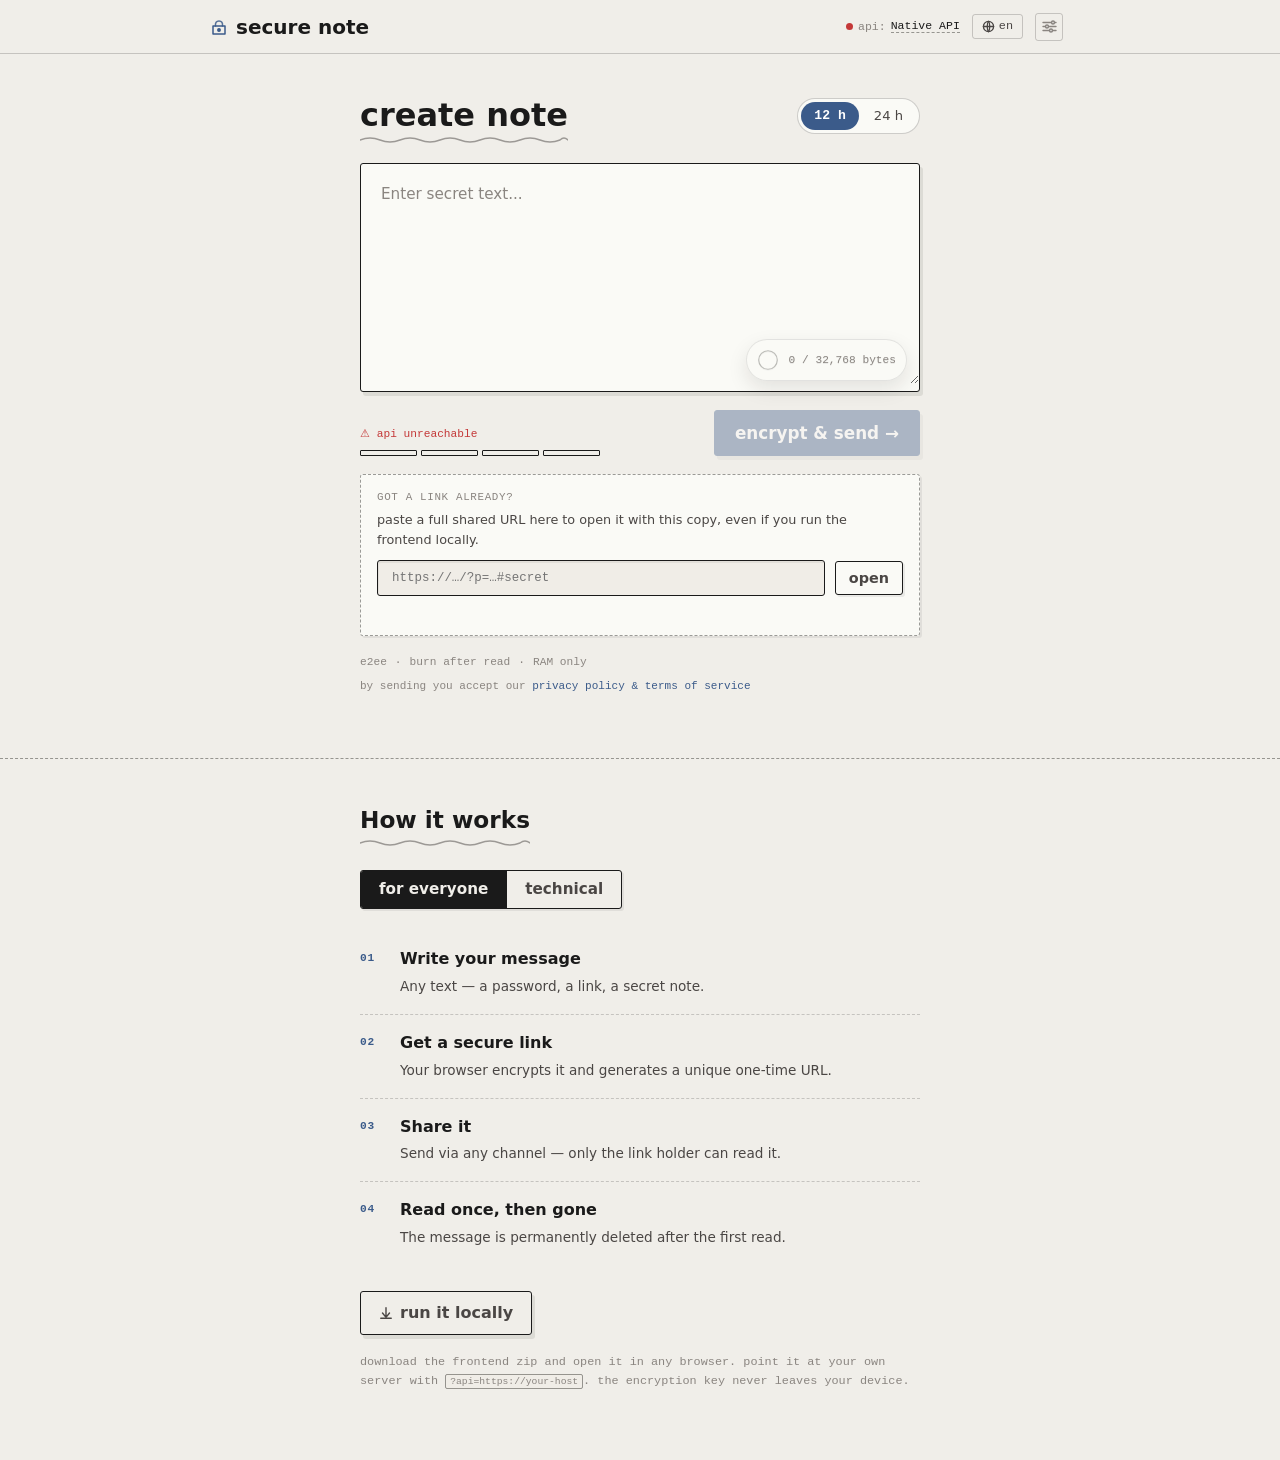
==== commit 4cca6592: "The message limit has been increased; PWN-Agent — all 53/53 checks passed; publishing." ====
--- a/website/index.html
+++ b/website/index.html
@@ -285,7 +285,7 @@
     <!-- Note textarea -->
     <div class="note-card sk">
       <textarea id="noteInput"
-                maxlength="4096"
+                maxlength="32768"
                 placeholder="your message here…"
                data-i18n-ph="SECNOTE_UI_13"
                 autocomplete="off"
@@ -300,7 +300,7 @@
                   class="ring-fill" transform="rotate(-90 14 14)"
                   pathLength="100" stroke-dasharray="100" stroke-dashoffset="100"/>
         </svg>
-        <span class="char-txt" id="charTxt">0 / 4096</span>
+        <span class="char-txt" id="charTxt">0 / 32768</span>
       </div>
     </div>
 
@@ -725,7 +725,7 @@
     <div class="modal-body">
       <p class="pp-date">Last updated: May 2026 &nbsp;·&nbsp; Effective immediately upon use</p>
 
-      <div class="pp-notice" style="display:none">
+      <div class="pp-notice hidden">
         <strong>Self-hosted instance?</strong> This policy was generated from the open-source SecNote template. The operator of <strong>[[HOST]]</strong> is responsible for updating this document to correctly identify themselves as operator, reflect their actual deployment, and comply with applicable regulations in their jurisdiction (GDPR, CCPA, LGPD, etc.).
       </div>
 
@@ -882,6 +882,11 @@
         <span class="trust-info-label">Public key</span>
         <span class="mono" id="apiTrustPubkey">checking…</span>
       </div>
+      <div class="trust-info-row" id="apiTrustExpectedRow" hidden>
+        <span class="trust-info-label" id="apiTrustExpectedLabel">Pinned key</span>
+        <span class="mono" id="apiTrustExpected"></span>
+      </div>
+      <p id="apiTrustStatus" class="trust-status" hidden></p>
       <p id="apiTrustKeyWarn" class="trust-key-warn" hidden>⚠ public key changed since last visit</p>
     </div>
     <div class="sheet-foot">
--- a/website/styles.css
+++ b/website/styles.css
@@ -1018,6 +1018,7 @@
   margin-bottom: 12px;
   color: var(--ink-soft);
 }
+.pp-notice.hidden { display: none; }
 .pp-notice strong { color: var(--ink); }
 .pp-section-head {
   font-size: 0.72rem !important;
@@ -1094,6 +1095,35 @@
   font-size: 0.78rem;
   color: var(--warn, #b45309);
   margin: 2px 0 0;
+}
+.trust-status {
+  border: 1px solid var(--border-h);
+  border-radius: var(--r);
+  font-size: 0.78rem;
+  line-height: 1.45;
+  margin: 2px 0 0;
+  padding: 7px 9px;
+}
+.trust-status.ok {
+  background: rgba(58,168,74,.12);
+  border-color: rgba(58,168,74,.42);
+  color: var(--green);
+}
+.trust-status.warn {
+  background: var(--warn-d);
+  border-color: rgba(224,123,32,.42);
+  color: var(--warn);
+}
+.trust-status.err {
+  background: var(--danger-d);
+  border-color: rgba(196,56,56,.45);
+  color: var(--danger);
+}
+.key-diff {
+  background: rgba(196,56,56,.25);
+  color: var(--danger);
+  border-radius: 2px;
+  outline: 1px solid rgba(196,56,56,.4);
 }
 
 /* ── Server info grid (settings panel) ── */
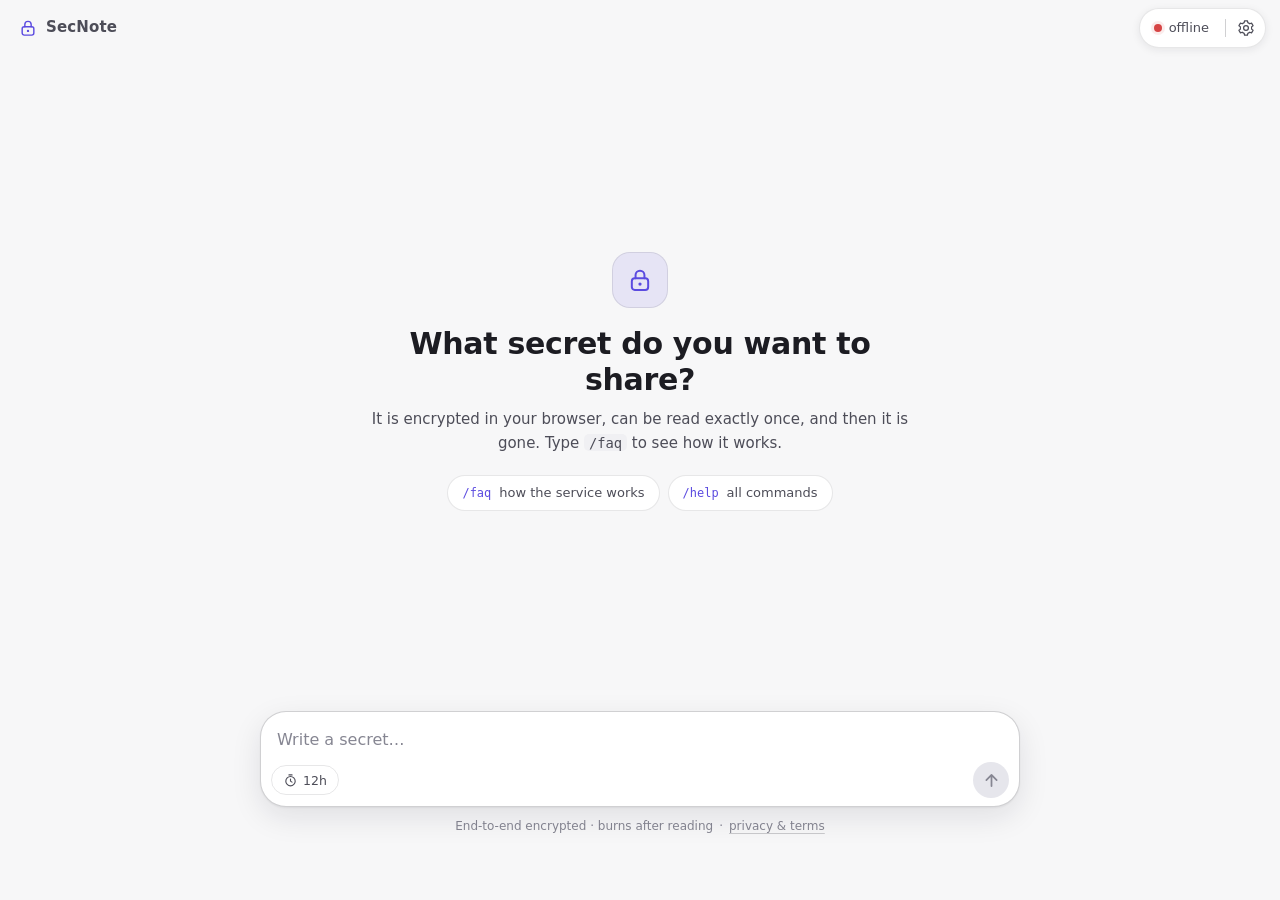
==== commit fc4f352b: "Argon2id-only proof-of-work, RAM-only hardening, encrypted attachments and chat interface Proof-of-w" ====
--- a/website/index.html
+++ b/website/index.html
@@ -4,6 +4,8 @@
   <meta charset="utf-8">
   <meta name="viewport" content="width=device-width, initial-scale=1">
   <meta name="color-scheme" content="dark light">
+  <meta name="referrer" content="no-referrer">
+  <meta http-equiv="Content-Security-Policy" content="default-src 'none'; script-src 'self' file:; worker-src 'self' file:; child-src 'none'; frame-src 'none'; style-src 'self' file:; font-src 'self' file:; img-src 'self' file: data:; connect-src 'self' https: http://localhost:* http://127.0.0.1:*; manifest-src 'self' file:; base-uri 'none'; object-src 'none'; form-action 'none'">
 
   <!-- Primary SEO -->
   <title>SecNote — write your secret</title>
@@ -60,7 +62,8 @@
       "Burn after read — note permanently deleted on first open",
       "RAM-only storage — no database, no disk writes",
       "No account or sign-up required",
-      "Proof-of-Work anti-spam protection",
+      "Memory-hard Argon2id proof-of-work instead of CAPTCHAs",
+      "Optional end-to-end encrypted file attachments (enabled by the operator)",
       "Self-hostable open-source backend",
       "Multilingual interface — 12 languages",
       "GDPR compliant — no cookies, no tracking, no PII collected"
@@ -182,537 +185,186 @@
 </head>
 <body>
 
-<!-- ══════════════════════════════════════
-     NAV
-══════════════════════════════════════ -->
-<nav class="nav" role="navigation" aria-label="Main">
-  <div class="nav-inner">
-
-    <div class="brand" aria-label="SecNote home">
-      <!-- hand-drawn lock icon -->
-      <svg class="lock-icon" width="18" height="20" viewBox="0 0 18 20" fill="none"
-           stroke="currentColor" stroke-width="1.5" stroke-linecap="round" stroke-linejoin="round" aria-hidden="true">
-        <path d="M3 9 L3 17 L15 17 L15 9 Z"/>
-        <path d="M5.5 9 Q5 4 9 4 Q13 4 12.5 9" opacity="0.85"/>
-        <circle cx="9" cy="13" r="1.2" fill="currentColor"/>
-      </svg>
-      <span class="brand-name">secure note</span>
-    </div>
-
-    <div class="nav-right">
-      <!-- API badge: green dot + url, click to open settings -->
-      <button class="api-badge" id="apiBadge" title="API settings" aria-haspopup="dialog">
-        <span class="dot" id="apiDot" aria-hidden="true"></span>
-        <span class="api-label" aria-hidden="true">api:</span>
-        <span class="api-host" id="apiHost">—</span>
+<svg class="svg-defs" aria-hidden="true" focusable="false">
+  <defs>
+    <symbol id="i-lock" viewBox="0 0 24 24"><rect x="5" y="10.5" width="14" height="10" rx="2.5" fill="none" stroke="currentColor" stroke-width="1.7"/><path d="M8.2 10.5V7.8a3.8 3.8 0 0 1 7.6 0v2.7" fill="none" stroke="currentColor" stroke-width="1.7" stroke-linecap="round"/><circle cx="12" cy="15.5" r="1.4" fill="currentColor"/></symbol>
+    <symbol id="i-gear" viewBox="0 0 24 24"><path d="M12 15.2a3.2 3.2 0 1 0 0-6.4 3.2 3.2 0 0 0 0 6.4Z" fill="none" stroke="currentColor" stroke-width="1.7"/><path d="M19.4 13.5a7.7 7.7 0 0 0 0-3l2-1.6-2-3.4-2.4.9a7.6 7.6 0 0 0-2.6-1.5L14 2.4h-4l-.4 2.5A7.6 7.6 0 0 0 7 6.4l-2.4-.9-2 3.4 2 1.6a7.7 7.7 0 0 0 0 3l-2 1.6 2 3.4 2.4-.9a7.6 7.6 0 0 0 2.6 1.5l.4 2.5h4l.4-2.5a7.6 7.6 0 0 0 2.6-1.5l2.4.9 2-3.4-2-1.6Z" fill="none" stroke="currentColor" stroke-width="1.6" stroke-linejoin="round"/></symbol>
+    <symbol id="i-clip" viewBox="0 0 24 24"><path d="m20.5 11.3-8.2 8.2a5.3 5.3 0 0 1-7.5-7.5l8.6-8.6a3.5 3.5 0 0 1 5 5l-8.6 8.6a1.8 1.8 0 0 1-2.5-2.5l7.9-7.9" fill="none" stroke="currentColor" stroke-width="1.7" stroke-linecap="round" stroke-linejoin="round"/></symbol>
+    <symbol id="i-send" viewBox="0 0 24 24"><path d="M12 19V5M5.5 11.5 12 5l6.5 6.5" fill="none" stroke="currentColor" stroke-width="2.2" stroke-linecap="round" stroke-linejoin="round"/></symbol>
+    <symbol id="i-file" viewBox="0 0 24 24"><path d="M14 3H7a2 2 0 0 0-2 2v14a2 2 0 0 0 2 2h10a2 2 0 0 0 2-2V8l-5-5Z" fill="none" stroke="currentColor" stroke-width="1.7" stroke-linejoin="round"/><path d="M14 3v5h5" fill="none" stroke="currentColor" stroke-width="1.7" stroke-linejoin="round"/></symbol>
+    <symbol id="i-x" viewBox="0 0 24 24"><path d="M6 6l12 12M18 6 6 18" fill="none" stroke="currentColor" stroke-width="2" stroke-linecap="round"/></symbol>
+    <symbol id="i-flame" viewBox="0 0 24 24"><path d="M12 21a6 6 0 0 0 6-6c0-3.6-2.5-5.6-3.6-8.6-.4 2-1.4 3.2-2.7 3.9C11.9 7.6 10.6 5 8.5 3c.4 3.4-2.5 5.9-2.5 10a6 6 0 0 0 6 8Z" fill="none" stroke="currentColor" stroke-width="1.7" stroke-linejoin="round"/></symbol>
+    <symbol id="i-check" viewBox="0 0 24 24"><path d="m5 12.5 4.5 4.5L19 7.5" fill="none" stroke="currentColor" stroke-width="2.2" stroke-linecap="round" stroke-linejoin="round"/></symbol>
+    <symbol id="i-clock" viewBox="0 0 24 24"><circle cx="12" cy="13" r="7.5" fill="none" stroke="currentColor" stroke-width="1.8"/><path d="M12 9.5V13l2.4 1.6M9.5 3h5" fill="none" stroke="currentColor" stroke-width="1.8" stroke-linecap="round" stroke-linejoin="round"/></symbol>
+    <symbol id="i-chevron" viewBox="0 0 24 24"><path d="m6 9 6 6 6-6" fill="none" stroke="currentColor" stroke-width="2" stroke-linecap="round" stroke-linejoin="round"/></symbol>
+    <symbol id="i-play" viewBox="0 0 24 24"><path d="M8 5.5v13l10.5-6.5L8 5.5Z" fill="currentColor"/></symbol>
+    <symbol id="i-pause" viewBox="0 0 24 24"><path d="M8 5.5v13M16 5.5v13" fill="none" stroke="currentColor" stroke-width="3" stroke-linecap="round"/></symbol>
+    <symbol id="i-replay" viewBox="0 0 24 24"><path d="M4.5 12a7.5 7.5 0 1 0 2.2-5.3M4.5 4.5v4.2h4.2" fill="none" stroke="currentColor" stroke-width="2" stroke-linecap="round" stroke-linejoin="round"/></symbol>
+    <symbol id="i-download" viewBox="0 0 24 24"><path d="M12 4v11m-4.5-4.5L12 15l4.5-4.5M5 20h14" fill="none" stroke="currentColor" stroke-width="1.9" stroke-linecap="round" stroke-linejoin="round"/></symbol>
+  </defs>
+</svg>
+
+<div class="app" id="app">
+
+  <!-- ═════ Top bar: brand · health signal | settings ═════ -->
+  <header class="topbar">
+    <a class="brand" href="./" aria-label="SecNote">
+      <svg class="brand-icon" aria-hidden="true"><use href="#i-lock"/></svg>
+      <span class="brand-name">SecNote</span>
+    </a>
+    <div class="topbar-right">
+      <button type="button" class="health" id="healthBtn" aria-haspopup="dialog" aria-describedby="healthLbl">
+        <span class="health-dot" id="apiDot" aria-hidden="true"></span>
+        <span class="health-lbl" id="healthLbl" data-i18n="HEALTH_CHECKING">connecting…</span>
       </button>
-
-      <!-- Language picker -->
-      <div class="lang-wrap" id="langWrap">
-        <button class="lang-btn sk" id="langBtn" aria-label="Select language" aria-haspopup="listbox">
-          <svg width="13" height="13" viewBox="0 0 14 14" fill="none"
-               stroke="currentColor" stroke-width="1.4" stroke-linecap="round" aria-hidden="true">
-            <circle cx="7" cy="7" r="5.5"/>
-            <path d="M7 1.5 C5.2 3.5 5.2 10.5 7 12.5"/>
-            <path d="M7 1.5 C8.8 3.5 8.8 10.5 7 12.5"/>
-            <path d="M1.5 7 h11"/>
-          </svg>
-          <span id="langCode">en</span>
+      <span class="topbar-sep" aria-hidden="true"></span>
+      <button type="button" class="icon-btn" id="cogBtn" aria-label="Settings" aria-haspopup="dialog" data-i18n-aria="SETTINGS_TITLE">
+        <svg aria-hidden="true"><use href="#i-gear"/></svg>
+      </button>
+    </div>
+  </header>
+
+  <!-- ═════ Conversation ═════ -->
+  <main class="chat" id="chat">
+    <section class="hero" id="hero" aria-labelledby="heroTitle">
+      <div class="hero-mark" aria-hidden="true"><svg><use href="#i-lock"/></svg></div>
+      <h1 class="hero-title" id="heroTitle" data-i18n="HERO_TITLE">What secret do you want to share?</h1>
+      <p class="hero-sub" data-i18n-html="HERO_SUB">It is encrypted in your browser, can be read exactly once, and then it is gone. Type <code>/faq</code> to see how it works.</p>
+      <div class="hero-chips">
+        <button type="button" class="chip" data-cmd="/faq"><code>/faq</code> <span data-i18n="CMD_FAQ">how the service works</span></button>
+        <button type="button" class="chip" data-cmd="/help"><code>/help</code> <span data-i18n="CMD_HELP">all commands</span></button>
+      </div>
+    </section>
+    <div class="chat-log" id="chatLog" role="log" aria-live="polite" aria-label="Conversation"></div>
+  </main>
+
+  <!-- ═════ Composer ═════ -->
+  <footer class="dock" id="dock">
+    <div class="cmd-menu hidden" id="cmdMenu" role="listbox" aria-label="Commands"></div>
+    <form class="composer" id="composer" autocomplete="off">
+      <div class="attach-list" id="attachList" hidden></div>
+      <label class="sr-only" for="noteInput" data-i18n="COMPOSER_LABEL">Secret message</label>
+      <textarea id="noteInput" rows="1" spellcheck="false" autocomplete="off"
+                placeholder="Write a secret…" data-i18n-ph="COMPOSER_PH"
+                aria-describedby="charTxt"></textarea>
+      <div class="composer-row">
+        <button type="button" class="icon-btn attach-btn" id="attachBtn" hidden aria-label="Attach files" data-i18n-aria="ATTACH">
+          <svg aria-hidden="true"><use href="#i-clip"/></svg>
         </button>
-        <ul class="lang-menu hidden" id="langMenu" role="listbox" aria-label="Select language">
-          <li role="option" data-lang="en">English</li>
-          <li role="option" data-lang="de">Deutsch</li>
-          <li role="option" data-lang="es">Español</li>
-          <li role="option" data-lang="fr">Français</li>
-          <li role="option" data-lang="pt">Português</li>
-          <li role="option" data-lang="ru">Русский</li>
-          <li role="option" data-lang="ua">Українська</li>
-          <li role="option" data-lang="ar">العربية</li>
-          <li role="option" data-lang="bn">বাংলা</li>
-          <li role="option" data-lang="cn">中文</li>
-          <li role="option" data-lang="hi">हिन्दी</li>
-          <li role="option" data-lang="ur">اردو</li>
-        </ul>
-      </div>
-
-      <!-- Settings -->
-      <button class="cog-btn sk" id="cogBtn" aria-label="Settings" aria-haspopup="dialog">
-        <svg width="15" height="15" viewBox="0 0 15 15" fill="none"
-             stroke="currentColor" stroke-width="1.4" stroke-linecap="round" aria-hidden="true">
-          <line x1="1" y1="3.5" x2="9.5" y2="3.5"/>
-          <line x1="12.5" y1="3.5" x2="14" y2="3.5"/>
-          <circle cx="11" cy="3.5" r="1.5"/>
-          <line x1="1" y1="7.5" x2="3.5" y2="7.5"/>
-          <line x1="6.5" y1="7.5" x2="14" y2="7.5"/>
-          <circle cx="5" cy="7.5" r="1.5"/>
-          <line x1="1" y1="11.5" x2="7.5" y2="11.5"/>
-          <line x1="10.5" y1="11.5" x2="14" y2="11.5"/>
-          <circle cx="9" cy="11.5" r="1.5"/>
-        </svg>
-      </button>
-    </div>
-
-  </div>
-</nav>
-
-<!-- ══════════════════════════════════════
-     SCREEN: Compose
-══════════════════════════════════════ -->
-<main class="screen" id="sCompose">
-  <div class="col">
-
-    <div class="compose-head">
-      <div class="compose-title">
-        <h1 class="h1" data-i18n="COMPOSE_TITLE">create note</h1>
-        <svg class="squig" width="180" height="10" viewBox="0 0 180 10" aria-hidden="true">
-          <path d="M0,5 Q10,1 20,5 Q30,9 40,5 Q50,1 60,5 Q70,9 80,5
-                   Q90,1 100,5 Q110,9 120,5 Q130,1 140,5 Q150,9 160,5 Q170,1 180,5"
-                fill="none" stroke="currentColor" stroke-width="1.4" stroke-linecap="round"/>
-        </svg>
-      </div>
-      <div class="ttl-row" role="radiogroup" aria-label="Note lifetime">
-        <label class="ttl-chip">
-          <input type="radio" name="ttl" value="43200" checked>
-          <span>12 h</span>
-        </label>
-        <label class="ttl-chip">
-          <input type="radio" name="ttl" value="86400">
-          <span>24 h</span>
-        </label>
-      </div>
-    </div>
-
-    <!-- Note textarea -->
-    <div class="note-card sk">
-      <textarea id="noteInput"
-                maxlength="32768"
-                placeholder="your message here…"
-               data-i18n-ph="SECNOTE_UI_13"
-                autocomplete="off"
-                spellcheck="false"
-                aria-label="Secret message"
-                aria-describedby="charTxt"></textarea>
-      <div class="char-wrap" aria-hidden="true">
-        <svg class="ring-svg" width="26" height="26" viewBox="0 0 28 28">
-          <circle cx="14" cy="14" r="10" fill="none" stroke-width="1.2" class="ring-track" pathLength="100"/>
-          <circle id="ringFill" cx="14" cy="14" r="10" fill="none"
-                  stroke-width="2" stroke-linecap="round"
-                  class="ring-fill" transform="rotate(-90 14 14)"
-                  pathLength="100" stroke-dasharray="100" stroke-dashoffset="100"/>
-        </svg>
-        <span class="char-txt" id="charTxt">0 / 32768</span>
-      </div>
-    </div>
-
-    <!-- Status bar + Send button -->
-    <div class="compose-row">
-      <div class="status-side" aria-live="polite" aria-label="Progress">
-        <div class="status-lbl" id="stageLbl">idle</div>
-        <div class="segs sk" id="segs" aria-hidden="true">
-          <div class="seg" id="s1"></div>
-          <div class="seg" id="s2"></div>
-          <div class="seg" id="s3"></div>
-          <div class="seg" id="s4"></div>
-        </div>
-      </div>
-      <div class="send-side">
-        <button class="btn btn-accent sk" id="sendBtn" disabled data-i18n="COMPOSE_SEND_BTN">encrypt &amp; send →</button>
-      </div>
-    </div>
-
-    <div class="open-link-card sk">
-      <div class="open-link-copy">
-        <span class="open-link-kicker" data-i18n="COMPOSE_OPEN_KICKER">got a link already?</span>
-        <p class="open-link-hint" data-i18n="COMPOSE_OPEN_HINT">paste a full shared URL here to open it with this copy, even if you run the frontend locally.</p>
-      </div>
-      <div class="open-link-row">
-        <input type="url"
-               class="open-link-inp"
-               id="openLinkInp"
-               placeholder="https://…/?p=…#secret"
-               autocomplete="off"
-               spellcheck="false"
-               inputmode="url"
-               aria-label="Shared note link">
-        <button class="btn-sm sk" id="openLinkBtn" data-i18n="COMPOSE_OPEN_BTN">open</button>
-      </div>
-      <p class="status-msg open-link-msg" id="openLinkMsg" aria-live="polite"></p>
-    </div>
-
-    <div class="compose-meta">
-      <div class="tagline">
-        <span>e2ee</span><span>·</span><span data-i18n="COMPOSE_TAG_BURN">burn after read</span><span>·</span><span data-i18n="COMPOSE_TAG_RAM">RAM only</span>
-      </div>
-      <p class="pp-line">
-        <span data-i18n="COMPOSE_PP_PREFIX">by sending you accept our</span>
-        <button type="button" class="pp-link" id="ppBtnCompose" data-i18n="COMPOSE_PP_LINK">privacy policy &amp; terms of service</button>
-      </p>
-    </div>
-
-  </div>
-</main>
-
-<!-- ══════════════════════════════════════
-     HOW IT WORKS — visible on compose only
-══════════════════════════════════════ -->
-<section class="how-section" id="howSection" aria-label="How it works">
-  <div class="how-inner">
-
-    <div class="how-head">
-      <h2 class="h2" data-i18n="HOW_SIMPLE_TITLE">how it works</h2>
-      <svg class="squig" width="140" height="10" viewBox="0 0 140 10" aria-hidden="true">
-        <path d="M0,5 Q10,1 20,5 Q30,9 40,5 Q50,1 60,5 Q70,9 80,5 Q90,1 100,5 Q110,9 120,5 Q130,1 140,5"
-              fill="none" stroke="currentColor" stroke-width="1.4" stroke-linecap="round"/>
-      </svg>
-    </div>
-
-    <!-- Tab switcher -->
-    <div class="how-tabs" role="tablist" aria-label="Description level">
-      <button class="how-tab active sk" id="tabSimple"
-              role="tab" aria-selected="true" aria-controls="panelSimple" data-i18n="HOW_TAB_SIMPLE">for everyone</button>
-      <button class="how-tab sk" id="tabTech"
-              role="tab" aria-selected="false" aria-controls="panelTech" data-i18n="HOW_TAB_TECH">technical</button>
-    </div>
-
-    <!-- Plain-language panel -->
-    <div class="how-panel" id="panelSimple" role="tabpanel" aria-labelledby="tabSimple">
-      <ol class="how-steps">
-        <li class="how-step">
-          <span class="step-num mono" aria-hidden="true">01</span>
-          <div class="step-body">
-            <strong data-i18n="HOW_SIMPLE_1_T">write your message</strong>
-            <p data-i18n="HOW_SIMPLE_1_D">type whatever you want to share — a password, a private link, a secret note. no account, no sign-up.</p>
-          </div>
-        </li>
-        <li class="how-step">
-          <span class="step-num mono" aria-hidden="true">02</span>
-          <div class="step-body">
-            <strong data-i18n="HOW_SIMPLE_2_T">get a one-time link</strong>
-            <p data-i18n="HOW_SIMPLE_2_D">your browser scrambles the text locally and gives you a unique link to copy. the server never sees your original message, and it never receives the secret part after <code>#</code>.</p>
-          </div>
-        </li>
-        <li class="how-step">
-          <span class="step-num mono" aria-hidden="true">03</span>
-          <div class="step-body">
-            <strong data-i18n="HOW_SIMPLE_3_T">share it with one person</strong>
-            <p data-i18n="HOW_SIMPLE_3_D">send the full link however you like — chat, email, SMS. without everything after <code>#</code>, nobody can decrypt it. the privacy promise is the same basic idea as secure messengers like Signal: only the device with the key can unlock the message.</p>
-          </div>
-        </li>
-        <li class="how-step">
-          <span class="step-num mono" aria-hidden="true">04</span>
-          <div class="step-body">
-            <strong data-i18n="HOW_SIMPLE_4_T">it self-destructs on read</strong>
-            <p data-i18n="HOW_SIMPLE_4_D">the moment they open it, the note is deleted from the server forever. it can never be read a second time — not even by us.</p>
-          </div>
-        </li>
-      </ol>
-    </div>
-
-    <!-- Technical panel -->
-    <div class="how-panel hidden" id="panelTech" role="tabpanel" aria-labelledby="tabTech">
-      <ul class="tech-list">
-        <li class="tech-item">
-          <span class="tech-badge sk">AES-256-GCM</span>
-          <p data-i18n-html="HOW_TECH_1">browser-side encryption via the native <code>WebCrypto</code> API. every note gets a fresh 256-bit AES key. that is a 256-bit classical key space and roughly a 128-bit brute-force margin even against known quantum search attacks. authenticated encryption prevents tampering.</p>
-        </li>
-        <li class="tech-item">
-          <span class="tech-badge sk">zero-knowledge</span>
-          <p data-i18n-html="HOW_TECH_2">the decryption key lives in the URL <code>#fragment</code> — browsers never include the fragment in HTTP requests. the server receives only the encrypted blob and a note ID, so it is technically incapable of reading the plaintext. this is the same end-to-end idea Signal uses, although this app is a one-time-link design rather than a chat protocol.</p>
-        </li>
-        <li class="tech-item">
-          <span class="tech-badge sk">256 + 128 bits</span>
-          <p data-i18n-html=”HOW_TECH_BITS”>the secret or “password” part after <code>#</code> is a random 256-bit key. the shared URL also carries a separate 128-bit note ID in <code>?p=</code>. together the full URL contains 384 bits of identifiers, but only the 256-bit fragment is confidential and required for decryption.</p>
-        </li>
-        <li class="tech-item">
-          <span class="tech-badge sk">RAM-only</span>
-          <p data-i18n-html="HOW_TECH_3">blobs are stored in process memory. no database writes, no disk persistence. a server restart silently drops all notes, by design.</p>
-        </li>
-        <li class="tech-item">
-          <span class="tech-badge sk">PoW anti-spam</span>
-          <p data-i18n-html="HOW_TECH_4">each create request requires a SHA-256 proof-of-work computed in the browser. the target difficulty is set by the server and prevents bulk note creation without increasing latency for honest users.</p>
-        </li>
-        <li class="tech-item">
-          <span class="tech-badge sk">atomic read+delete</span>
-          <p data-i18n="HOW_TECH_5">the server atomically fetches and removes the blob in a single operation — no TOCTOU window. a 404 on fetch is authoritative proof the note is gone.</p>
-        </li>
-        <li class="tech-item">
-          <span class="tech-badge sk">self-hostable</span>
-          <p data-i18n-html="HOW_TECH_SELFHOST">the frontend is a single static HTML file. if you host it on the same domain as the backend, it uses that API automatically. use <code>?api=https://your-host</code> only for a local copy or a separate frontend host.</p>
-        </li>
-      </ul>
-    </div>
-
-    <!-- Run locally -->
-    <div class="local-row">
-      <a class="btn-local sk" id="localBtn"
-         href="https://github.com/pwn-all/secure-notes/releases/latest/download/frontend.zip"
-         target="_blank"
-         rel="noopener noreferrer"
-         title="Download the latest frontend zip from GitHub releases">
-        <svg width="14" height="14" viewBox="0 0 16 16" fill="none"
-             stroke="currentColor" stroke-width="1.6" stroke-linecap="round" stroke-linejoin="round"
-             aria-hidden="true">
-          <path d="M8 2v9M4 8l4 5 4-5"/>
-          <path d="M2 14h12"/>
-        </svg>
-        <span data-i18n="HOW_RUN_LOCAL_BTN">run it locally</span>
-      </a>
-      <p class="local-hint mono" data-i18n-html="HOW_RUN_LOCAL_HINT">
-        download the frontend zip and open it in any browser.
-        point it at your own server with <code>?api=https://your-host</code>.
-        the encryption key never leaves your device.
-      </p>
-    </div>
-
-  </div>
-</section>
-
-<!-- ══════════════════════════════════════
-     SCREEN: Link generated
-══════════════════════════════════════ -->
-<main class="screen hidden" id="sLink">
-  <div class="col">
-
-    <div class="title-stack">
-      <h1 class="h1" data-i18n="LINK_TITLE">your link is ready ✓</h1>
-      <svg class="squig" width="220" height="10" viewBox="0 0 220 10" aria-hidden="true">
-        <path d="M0,5 Q11,1 22,5 Q33,9 44,5 Q55,1 66,5 Q77,9 88,5
-                 Q99,1 110,5 Q121,9 132,5 Q143,1 154,5 Q165,9 176,5 Q187,1 198,5 Q209,9 220,5"
-              fill="none" stroke="currentColor" stroke-width="1.4" stroke-linecap="round"/>
-      </svg>
-    </div>
-
-    <p class="sub">
-      <span data-i18n="LINK_SUB_PREFIX">copy and send it. opens once. expires in</span> <span id="ttlLbl">24h</span>. <span data-i18n="LINK_SUB_SUFFIX">then it's gone forever.</span>
+        <input type="file" id="fileInput" multiple hidden tabindex="-1">
+        <button type="button" class="ttl-chip" id="ttlChip" aria-label="Link lifetime" data-i18n-aria="SETTINGS_TTL">
+          <svg aria-hidden="true"><use href="#i-clock"/></svg><span id="ttlChipLbl">12h</span>
+        </button>
+        <span class="char-count" id="charTxt" aria-live="polite"></span>
+        <span class="spacer"></span>
+        <button type="submit" class="send-btn" id="sendBtn" disabled aria-label="Send" data-i18n-aria="SEND">
+          <svg aria-hidden="true"><use href="#i-send"/></svg>
+        </button>
+      </div>
+    </form>
+    <p class="dock-hint">
+      <span data-i18n="COMPOSER_HINT">End-to-end encrypted · burns after reading</span>
+      <span aria-hidden="true">·</span>
+      <button type="button" class="link-btn" id="ppBtnCompose" data-i18n="PP_LINK">privacy &amp; terms</button>
     </p>
-
-    <div class="link-box sk">
-      <span class="link-url" id="linkUrl" aria-label="Note link"></span>
-      <button class="btn-sm sk" id="copyBtn" data-i18n="LINK_COPY_BTN">copy</button>
-    </div>
-
-    <div class="link-alt" id="localShareCard" hidden>
-      <div class="link-alt-head">
-        <span class="link-alt-title" data-i18n="LINK_LOCAL_TITLE">open with this local copy</span>
-        <span class="mono muted small" data-i18n="LINK_LOCAL_DEVICE">this device only</span>
-      </div>
-      <a class="link-alt-url" id="localLinkUrl" href="#"></a>
-    </div>
-
-    <p class="key-hint" data-i18n="LINK_KEY_HINT">↑ everything after <code class="key-fragment">#</code> is the key — never sent to server</p>
-
-    <div class="meta-row" role="list">
-      <span role="listitem" id="metaTtl">⏱ 24h</span>
-      <span role="listitem">🔥 1 read</span>
-      <span role="listitem">🔒 e2ee</span>
-      <span role="listitem" id="metaNid"></span>
-    </div>
-
-    <div class="link-acts">
-      <button class="btn btn-ghost sk" id="qrBtn" data-i18n="LINK_QR_BTN">show QR</button>
-      <button class="btn btn-ghost sk" id="newBtn" data-i18n="LINK_NEW_BTN">+ new note</button>
-    </div>
-
-    <div class="qr-wrap hidden" id="qrWrap" aria-label="QR code"></div>
-
-  </div>
-</main>
-
-<!-- ══════════════════════════════════════
-     SCREEN: Recipient gate
-══════════════════════════════════════ -->
-<main class="screen hidden" id="sGate">
-  <div class="col">
-
-    <h1 class="h1" data-i18n="GATE_TITLE">someone sent you a note</h1>
-    <svg class="squig" width="260" height="10" viewBox="0 0 260 10" aria-hidden="true">
-      <path d="M0,5 Q13,1 26,5 Q39,9 52,5 Q65,1 78,5 Q91,9 104,5
-               Q117,1 130,5 Q143,9 156,5 Q169,1 182,5 Q195,9 208,5 Q221,1 234,5 Q247,9 260,5"
-            fill="none" stroke="currentColor" stroke-width="1.4" stroke-linecap="round"/>
-    </svg>
-
-    <!-- Destruction warning card -->
-    <div class="warn-card sk" role="alert">
-      <svg width="20" height="20" viewBox="0 0 20 20" fill="none"
-           stroke="currentColor" stroke-width="1.5" stroke-linecap="round" stroke-linejoin="round"
-           class="warn-card-icon" aria-hidden="true">
-        <path d="M10 2L18.5 17H1.5L10 2Z"/>
-        <line x1="10" y1="8" x2="10" y2="12"/>
-        <circle cx="10" cy="15" r=".8" fill="currentColor"/>
-      </svg>
-      <div class="warn-card-body">
-        <p>
-          <strong data-i18n="GATE_WARN_TITLE">reading this note will permanently destroy it.</strong>
-        </p>
-        <p class="warn-card-sub" data-i18n="GATE_WARN_SUB">
-          it can only be read <em>once</em>. as soon as you open it, the server deletes it immediately and it cannot be recovered.
-        </p>
-      </div>
-    </div>
-
-    <!-- Encrypted note locked box -->
-    <div class="hatch-box sk" role="img" aria-label="Encrypted note — contents hidden until revealed">
-      <div class="hatch-inner">
-        <svg width="52" height="52" viewBox="0 0 52 52" fill="none"
-             stroke="currentColor" stroke-width="1.4" stroke-linecap="round" stroke-linejoin="round"
-             opacity=".32" aria-hidden="true">
-          <!-- rough outer circle -->
-          <ellipse cx="26" cy="26" rx="23" ry="22.5"/>
-          <ellipse cx="26" cy="26" rx="23" ry="22.5" opacity=".5" transform="rotate(4 26 26)"/>
-          <!-- lock body (centred in circle) -->
-          <rect x="14" y="24" width="24" height="16" rx="2.5"/>
-          <path d="M18 24Q18 13 26 13Q34 13 34 24"/>
-          <circle cx="26" cy="32" r="2.2" fill="currentColor"/>
-        </svg>
-        <span class="mono muted small" data-i18n="GATE_LOCKED_LABEL">encrypted · one-time access</span>
-      </div>
-    </div>
-
-    <div class="gate-acts">
-      <button class="btn btn-danger sk" id="revealBtn" data-i18n="GATE_REVEAL_BTN">yes, read and destroy →</button>
-      <button class="btn btn-ghost sk" id="notYetBtn" data-i18n="GATE_CANCEL_BTN">not yet</button>
-    </div>
-
-    <p class="status-msg" id="gateMsg" aria-live="polite" aria-atomic="true"></p>
-
-  </div>
-</main>
-
-<!-- ══════════════════════════════════════
-     SCREEN: Reading note
-══════════════════════════════════════ -->
-<main class="screen hidden" id="sRead">
-  <div class="col">
-
-    <div class="read-head">
-      <h1 class="h2" data-i18n="READ_TITLE">here it is.</h1>
-      <span class="burn-timer" id="burnTimer" aria-live="polite"></span>
-    </div>
-    <svg class="squig" width="120" height="10" viewBox="0 0 120 10" aria-hidden="true">
-      <path d="M0,5 Q10,1 20,5 Q30,9 40,5 Q50,1 60,5 Q70,9 80,5 Q90,1 100,5 Q110,9 120,5"
-            fill="none" stroke="currentColor" stroke-width="1.4" stroke-linecap="round"/>
-    </svg>
-
-    <div class="read-card sk">
-      <textarea id="noteOutput" readonly spellcheck="false" aria-label="Decrypted note content"></textarea>
-    </div>
-
-    <div class="read-acts">
-      <button class="btn btn-ghost sk" id="copyTxtBtn" data-i18n="READ_COPY_BTN">copy text</button>
-      <button class="btn-danger-ol sk" id="burnBtn" data-i18n="READ_BURN_BTN">burn now</button>
-      <div class="spacer"></div>
-      <button class="btn btn-accent sk" id="replyBtn" data-i18n="READ_REPLY_BTN">reply →</button>
-    </div>
-
-    <p class="mono muted small" data-i18n="READ_DESTROYED_HINT">
-      this note has been destroyed on the server. it lives only on this page until you close it.
-    </p>
-
-  </div>
-</main>
-
-<!-- ══════════════════════════════════════
-     SCREEN: Burned / already gone
-══════════════════════════════════════ -->
-<main class="screen hidden" id="sBurned">
-  <div class="col">
-
-    <h1 class="h1" data-i18n="BURNED_TITLE">already gone.</h1>
-    <svg class="squig" width="140" height="10" viewBox="0 0 140 10" aria-hidden="true">
-      <path d="M0,5 Q10,1 20,5 Q30,9 40,5 Q50,1 60,5 Q70,9 80,5 Q90,1 100,5 Q110,9 120,5 Q130,1 140,5"
-            fill="none" stroke="currentColor" stroke-width="1.4" stroke-linecap="round"/>
-    </svg>
-
-    <p class="sub" data-i18n="BURNED_SUB">
-      this note was already read and destroyed. each note can only be opened once — after that it's gone from the server forever.
-    </p>
-
-    <!-- Destroyed box -->
-    <div class="hatch-box hatch-burned sk" role="img" aria-label="Note has been destroyed">
-      <div class="hatch-inner">
-        <!-- Broken circle icon -->
-        <svg width="48" height="48" viewBox="0 0 48 48" fill="none"
-             stroke="currentColor" stroke-width="1.4" stroke-linecap="round"
-             opacity=".28" aria-hidden="true">
-          <path d="M6 24 A18 18 0 0 1 24 6"/>
-          <path d="M24 6 A18 18 0 0 1 42 24"/>
-          <path d="M42 24 A18 18 0 0 1 30 40"/>
-          <path d="M18 40 A18 18 0 0 1 6 24"/>
-          <line x1="22" y1="20" x2="26" y2="28"/>
-          <line x1="26" y1="20" x2="22" y2="28"/>
-        </svg>
-        <span class="h2 muted" data-i18n="BURNED_GONE_LABEL">this note no longer exists</span>
-        <span class="mono muted small" id="burnedId"></span>
-        <span class="mono muted small" data-i18n="BURNED_SELF_DESTRUCT">notes self-destruct immediately after the first read</span>
-      </div>
-    </div>
-
-    <button class="btn btn-ghost sk" id="sendOwnBtn" data-i18n="BURNED_NEW_BTN">send your own note →</button>
-
-  </div>
-</main>
-
-<!-- ══════════════════════════════════════
-     OVERLAY: Settings
-══════════════════════════════════════ -->
-<div class="overlay hidden" id="oSettings" role="dialog" aria-modal="true" aria-labelledby="settTitle">
-  <div class="settings-sheet sk">
-
-    <div class="sheet-head">
-      <h2 class="h2" id="settTitle" data-i18n="SETTINGS_TITLE">settings</h2>
-      <button class="esc-close" id="closeSettings" data-i18n="SETTINGS_CLOSE">esc · close</button>
-    </div>
-
-    <svg class="squig" width="120" height="10" viewBox="0 0 120 10" aria-hidden="true">
-      <path d="M0,5 Q10,1 20,5 Q30,9 40,5 Q50,1 60,5 Q70,9 80,5 Q90,1 100,5 Q110,9 120,5"
-            fill="none" stroke="currentColor" stroke-width="1.4" stroke-linecap="round"/>
-    </svg>
-
-    <div class="field-block">
-      <label class="field-lbl" for="apiInp" data-i18n="SETTINGS_API_LABEL">api endpoint</label>
-      <p class="field-hint" data-i18n="SETTINGS_API_HINT">where notes are stored. use your own self-hosted instance, or the public one.</p>
-      <input type="url" class="url-inp" id="apiInp"
-             placeholder="https://…"
-             autocomplete="off" spellcheck="false">
-      <div class="api-status-row">
-        <button class="btn-sm" id="defaultBtn" data-i18n="SETTINGS_DEFAULT_BTN">use default API</button>
-        <div class="spacer"></div>
-        <div class="api-reach hidden" id="apiReach">
-          <span class="dot ok" id="reachDot" aria-hidden="true"></span>
-          <span id="reachLbl"></span>
-        </div>
-      </div>
-      <p class="field-hint" data-i18n="SETTINGS_OFFLINE_HINT">
-        this page works fully offline — open the .html locally and point it at any compatible server.
-      </p>
-    </div>
-
-    <div class="divider"></div>
-
-    <div class="field-block">
-      <label class="field-lbl">server info</label>
-      <div class="server-stat-grid">
-        <span class="server-stat-lbl">notes</span>
-        <span class="mono small" id="infoNotes">—</span>
-        <span class="server-stat-lbl">ram</span>
-        <span class="mono small" id="infoRam">—</span>
-        <span class="server-stat-lbl">pubkey</span>
-        <span class="mono small server-pubkey-val" id="infoPubKey">[[PUB_KEY]]</span>
-      </div>
-    </div>
-
-    <div class="divider"></div>
-
-    <div class="sheet-foot">
-      <button class="btn btn-accent sk" id="saveSettings" data-i18n="SETTINGS_SAVE">save</button>
-      <button class="btn btn-ghost sk" id="cancelSettings" data-i18n="SETTINGS_CANCEL">cancel</button>
-      <div class="spacer"></div>
-      <span class="mono muted small" data-i18n="SETTINGS_LOCAL_ONLY">stored locally only</span>
-    </div>
-
+  </footer>
+</div>
+
+<!-- ═════ Drag & drop ═════ -->
+<div class="drop-zone hidden" id="dropZone" aria-hidden="true">
+  <div class="drop-card">
+    <svg aria-hidden="true"><use href="#i-clip"/></svg>
+    <strong id="dropTitle" data-i18n="DROP_TITLE">Drop files to encrypt and attach</strong>
+    <span id="dropSub"></span>
   </div>
 </div>
 
+<!-- ═════ Settings drawer ═════ -->
+<div class="overlay overlay-drawer hidden" id="oSettings" role="dialog" aria-modal="true" aria-labelledby="settTitle">
+  <aside class="drawer">
+    <div class="drawer-head">
+      <h2 class="drawer-title" id="settTitle" data-i18n="SETTINGS_TITLE">Settings</h2>
+      <button type="button" class="icon-btn" id="closeSettings" aria-label="Close" data-i18n-aria="SETTINGS_CLOSE">
+        <svg aria-hidden="true"><use href="#i-x"/></svg>
+      </button>
+    </div>
+
+    <div class="drawer-body">
+      <section class="field">
+        <label class="field-lbl" for="langSelect" data-i18n="SETTINGS_LANG">Language</label>
+        <select class="select" id="langSelect">
+          <option value="en">English</option>
+          <option value="de">Deutsch</option>
+          <option value="es">Español</option>
+          <option value="fr">Français</option>
+          <option value="pt">Português</option>
+          <option value="ru">Русский</option>
+          <option value="ua">Українська</option>
+          <option value="ar">العربية</option>
+          <option value="bn">বাংলা</option>
+          <option value="cn">中文</option>
+          <option value="hi">हिन्दी</option>
+          <option value="ur">اردو</option>
+        </select>
+      </section>
+
+      <section class="field">
+        <span class="field-lbl" id="ttlLbl" data-i18n="SETTINGS_TTL">Link lifetime</span>
+        <div class="segmented" role="radiogroup" aria-labelledby="ttlLbl">
+          <label><input type="radio" name="ttl" value="43200" checked><span data-i18n="TTL_12">12 hours</span></label>
+          <label><input type="radio" name="ttl" value="86400"><span data-i18n="TTL_24">24 hours</span></label>
+        </div>
+      </section>
+
+      <section class="field">
+        <span class="field-lbl" id="serverLbl" data-i18n="SETTINGS_API_LABEL">Server</span>
+        <div class="server-card" id="serverCard" aria-labelledby="serverLbl">
+          <div class="server-head">
+            <span class="health-dot" id="serverDot" aria-hidden="true"></span>
+            <span class="server-host mono" id="serverHost">—</span>
+            <span class="server-badge" id="serverBadge"></span>
+          </div>
+          <div class="server-meta" id="serverMeta"></div>
+          <p class="server-hint" data-i18n="SETTINGS_API_HINT">Where encrypted notes are stored. Use this site or your own self-hosted instance.</p>
+          <button type="button" class="server-change" id="changeServerBtn" aria-expanded="false" aria-controls="serverForm">
+            <span data-i18n="SERVER_CHANGE">Change server</span>
+            <svg aria-hidden="true"><use href="#i-chevron"/></svg>
+          </button>
+          <div class="server-form" id="serverForm" hidden>
+            <label class="sr-only" for="apiInp" data-i18n="SETTINGS_API_LABEL">Server</label>
+            <input type="url" class="input" id="apiInp" placeholder="https://…" autocomplete="off" spellcheck="false" inputmode="url">
+            <p class="server-hint" data-i18n-html="SERVER_INPUT_HINT">HTTPS address of a SecNote server, for example <code>https://notes.example</code>. Append <code>|key</code> to pin its signing key.</p>
+            <span class="api-reach hidden" id="apiReach"><span class="health-dot" id="reachDot" aria-hidden="true"></span><span id="reachLbl"></span></span>
+            <div class="server-actions">
+              <button type="button" class="btn btn-accent btn-sm" id="saveSettings" data-i18n="SERVER_CONNECT">Connect</button>
+              <button type="button" class="btn btn-ghost btn-sm" id="defaultBtn" data-i18n="SERVER_USE_SITE">Use this site</button>
+              <button type="button" class="btn btn-ghost btn-sm" id="cancelSettings" data-i18n="SETTINGS_CANCEL">Cancel</button>
+            </div>
+          </div>
+        </div>
+      </section>
+
+      <section class="field">
+        <span class="field-lbl" data-i18n="SETTINGS_INFO">Server info</span>
+        <dl class="info-grid">
+          <dt data-i18n="INFO_NOTES">notes</dt><dd class="mono" id="infoNotes">—</dd>
+          <dt data-i18n="INFO_RAM">RAM</dt><dd class="mono" id="infoRam">—</dd>
+          <dt data-i18n="INFO_FILES">files</dt><dd class="mono" id="infoFiles">—</dd>
+          <dt data-i18n="INFO_UPTIME">uptime</dt><dd class="mono" id="infoUptime">—</dd>
+          <dt>ram-only</dt><dd class="mono" id="infoRamOnly">—</dd>
+          <dt data-i18n="INFO_BINARY">binary</dt><dd class="mono break" id="infoBinary">—</dd>
+          <dt data-i18n="INFO_PUBKEY">public key</dt><dd class="mono break" id="infoPubKey">—</dd>
+        </dl>
+      </section>
+
+    </div>
+
+    <div class="drawer-foot">
+      <a class="link-btn" href="https://github.com/pwn-all/secure-notes" target="_blank" rel="noopener noreferrer" data-i18n="LINK_SOURCE">source code</a>
+      <a class="link-btn" id="localBtn" href="https://github.com/pwn-all/secure-notes/releases/latest/download/frontend.zip" target="_blank" rel="noopener noreferrer" data-i18n="LINK_LOCAL">download for offline use</a>
+    </div>
+  </aside>
+</div>
 <!-- ══════════════════════════════════════
      OVERLAY: Privacy Policy & Terms of Service
 ══════════════════════════════════════ -->
@@ -739,6 +391,7 @@
 
       <h3>2. Description of Service</h3>
       <p>SecNote provides a zero-knowledge, end-to-end encrypted, one-time message relay hosted at <strong>[[HOST_URL]]/</strong>. Notes are encrypted client-side in your browser using AES-256-GCM before being transmitted. The decryption key exists only in the URL fragment (<code>#</code>) and is never sent to our servers. Notes are stored exclusively in server RAM and are permanently deleted after the first read or when the TTL expires. The Service is provided free of charge with no guarantee of uptime or availability.</p>
+      <p>Where the Operator enables it, a note may also carry <strong>file attachments</strong> up to a size limit set by the Operator. Attachments are packed together with the note text and encrypted in your browser in the same AES-256-GCM ciphertext, so the Operator sees only the total encrypted size; they are stored, deleted and expired exactly like text notes.</p>
       <p>The Service additionally supports <strong>cross-instance retrieval</strong>: the frontend may be used to retrieve and decrypt notes whose encrypted ciphertext is stored on a third-party SecNote-compatible server (any server other than <code>[[HOST]]</code>). In such cases, your browser connects to that server to create or retrieve the note, and its availability, retention behavior, and configuration depend on that server's operator.</p>
 
       <h3>3. User Content</h3>
@@ -921,9 +574,102 @@
 </div>
 
 <!-- ══════════════════════════════════════
-     APP SCRIPT
+     /faq: animated explainer (cloned by app.js, positions driven per scene)
 ══════════════════════════════════════ -->
+<template id="tplExplainer">
+  <svg class="ex-stage" viewBox="0 0 640 300" aria-hidden="true" focusable="false">
+    <path class="ex-line ex-line-a" d="M180 140 H248"/>
+    <path class="ex-line ex-line-b" d="M392 140 H460"/>
+    <path class="ex-line ex-line-share" d="M180 262 C 262 300, 378 300, 460 262"/>
+    <g class="ex-nosend">
+      <path class="ex-nosend-path" d="M150 248 C 190 236, 236 232, 268 226"/>
+      <path class="ex-nosend-x" d="M204 229 l9 9 M213 229 l-9 9"/>
+    </g>
+
+    <g class="ex-actor ex-sender">
+      <rect class="ex-dev" x="36" y="34" width="144" height="204" rx="20"/>
+      <circle class="ex-dev-dot" cx="57" cy="55" r="6"/>
+      <rect class="ex-dev-bar" x="70" y="51" width="52" height="8" rx="4"/>
+      <rect class="ex-bubble" x="52" y="76" width="112" height="38" rx="13"/>
+      <g class="ex-actor ex-plain"><text class="ex-mono" x="68" y="100"><tspan class="ex-ch">p</tspan><tspan class="ex-ch">@</tspan><tspan class="ex-ch">s</tspan><tspan class="ex-ch">s</tspan><tspan class="ex-ch">w</tspan><tspan class="ex-ch">0</tspan><tspan class="ex-ch">r</tspan><tspan class="ex-ch">d</tspan></text></g>
+      <g class="ex-actor ex-cipher"><text class="ex-mono ex-cipher-text" x="68" y="100">x9#Qf!2z</text></g>
+      <g class="ex-actor ex-lockbadge"><circle class="ex-badge" cx="164" cy="78" r="11"/><use class="ex-badge-icon" href="#i-lock" x="157" y="71" width="14" height="14"/></g>
+      <g class="ex-actor ex-pow">
+        <rect class="ex-tile" x="56" y="132" width="14" height="14" rx="4"/>
+        <rect class="ex-tile" x="75" y="132" width="14" height="14" rx="4"/>
+        <rect class="ex-tile" x="94" y="132" width="14" height="14" rx="4"/>
+        <rect class="ex-tile" x="113" y="132" width="14" height="14" rx="4"/>
+        <rect class="ex-tile" x="56" y="151" width="14" height="14" rx="4"/>
+        <rect class="ex-tile" x="75" y="151" width="14" height="14" rx="4"/>
+        <rect class="ex-tile" x="94" y="151" width="14" height="14" rx="4"/>
+        <rect class="ex-tile" x="113" y="151" width="14" height="14" rx="4"/>
+        <rect class="ex-tile" x="56" y="170" width="14" height="14" rx="4"/>
+        <rect class="ex-tile" x="75" y="170" width="14" height="14" rx="4"/>
+        <rect class="ex-tile" x="94" y="170" width="14" height="14" rx="4"/>
+        <rect class="ex-tile" x="113" y="170" width="14" height="14" rx="4"/>
+        <rect class="ex-tile" x="56" y="189" width="14" height="14" rx="4"/>
+        <rect class="ex-tile" x="75" y="189" width="14" height="14" rx="4"/>
+        <rect class="ex-tile" x="94" y="189" width="14" height="14" rx="4"/>
+        <rect class="ex-tile" x="113" y="189" width="14" height="14" rx="4"/>
+        <g class="ex-check"><circle cx="152" cy="139" r="8"/><use href="#i-check" x="146" y="133" width="12" height="12"/></g>
+        <g class="ex-check"><circle cx="152" cy="158" r="8"/><use href="#i-check" x="146" y="152" width="12" height="12"/></g>
+        <g class="ex-check"><circle cx="152" cy="177" r="8"/><use href="#i-check" x="146" y="171" width="12" height="12"/></g>
+        <g class="ex-check"><circle cx="152" cy="196" r="8"/><use href="#i-check" x="146" y="190" width="12" height="12"/></g>
+        <text class="ex-tiny" x="56" y="226">Argon2id</text>
+      </g>
+    </g>
+
+    <g class="ex-actor ex-server">
+      <rect class="ex-dev" x="248" y="44" width="144" height="184" rx="20"/>
+      <circle class="ex-led ex-led-1" cx="268" cy="64" r="3.5"/>
+      <circle class="ex-led ex-led-2" cx="280" cy="64" r="3.5"/>
+      <circle class="ex-led ex-led-3" cx="292" cy="64" r="3.5"/>
+      <text class="ex-tiny" x="374" y="68" text-anchor="end">RAM</text>
+      <rect class="ex-slot" x="284" y="118" width="72" height="46" rx="12"/>
+      <text class="ex-gone" x="320" y="148" text-anchor="middle">410</text>
+      <text class="ex-tiny ex-sig" x="320" y="206" text-anchor="middle">Ed25519 ✓</text>
+      <g class="ex-clock"><use href="#i-clock" x="282" y="194" width="16" height="16"/><text class="ex-tiny" x="303" y="206">12h · 24h</text></g>
+    </g>
+
+    <g class="ex-actor ex-recipient">
+      <rect class="ex-dev" x="460" y="34" width="144" height="204" rx="20"/>
+      <circle class="ex-dev-dot" cx="481" cy="55" r="6"/>
+      <rect class="ex-dev-bar" x="494" y="51" width="52" height="8" rx="4"/>
+      <rect class="ex-bubble ex-rbubble" x="476" y="76" width="112" height="38" rx="13"/>
+      <g class="ex-rplain"><text class="ex-mono" x="492" y="100">p@ssw0rd</text></g>
+      <g class="ex-unlock"><circle class="ex-badge ex-badge-ok" cx="588" cy="78" r="11"/><use class="ex-badge-icon" href="#i-check" x="581" y="71" width="14" height="14"/></g>
+    </g>
+
+    <g class="ex-actor ex-key">
+      <circle class="ex-key-ring" cx="198" cy="72" r="8"/>
+      <path class="ex-key-shaft" d="M206 72 H228 M221 72 v6 M226 72 v4"/>
+    </g>
+
+    <g class="ex-actor ex-pkg">
+      <rect class="ex-pkg-bg" x="86" y="80" width="44" height="30" rx="9"/>
+      <use class="ex-pkg-icon" href="#i-lock" x="100" y="87" width="16" height="16"/>
+    </g>
+
+    <!-- scene 6: the friend sends only the id (?p=) to the server, then uses the key after # -->
+    <g class="ex-idchip">
+      <rect class="ex-id-bg" x="446" y="129" width="60" height="22" rx="11"/>
+      <text class="ex-mono-sm ex-id-text" x="455" y="144">?p=k3F…</text>
+    </g>
+    <g class="ex-key2">
+      <circle class="ex-key-ring" cx="532" cy="262" r="6"/>
+      <path class="ex-key-shaft" d="M538 262 H553 M548 262 v5 M552 262 v3"/>
+    </g>
+
+    <g class="ex-actor ex-link">
+      <rect class="ex-link-bg" x="30" y="248" width="150" height="28" rx="14"/>
+      <text class="ex-mono-sm" x="44" y="266">/?p=k3Fz…<tspan class="ex-hash">#Xk9q…</tspan></text>
+    </g>
+  </svg>
+</template>
+
 <script src="qrcode.min.js" defer></script>
+<script src="argon2.js" defer></script>
+<script src="app-config.js" defer></script>
 <script src="app.js" defer></script>
 <script src="sw-register.js" defer></script>
 
--- a/website/styles.css
+++ b/website/styles.css
@@ -1,1429 +1,855 @@
 /* ══════════════════════════════════════════════════════
-   SecNote — Wireframe-faithful implementation
-   No 3rd-party fonts or libs. Auto day/night theme.
+   SecNote — chat interface
+   No third-party fonts or libraries. Auto light/dark theme, RTL aware.
    ══════════════════════════════════════════════════════ */
 
-/* ── Design tokens (dark-first: matches wireframe paper-dark) ── */
 :root {
-  --bg:        #181714;
-  --surface:   #201e1b;
-  --surface-2: #272420;
-  --ink:       #e8e6e0;
-  --ink-soft:  #aaa8a0;
-  --ink-light: #807d76;
-  --accent:    #3b5b8a;
-  --violet:    #7557d8;
-  --accent-d:  rgba(59,91,138,.14);
-  --danger:    #c43838;
-  --danger-d:  rgba(196,56,56,.12);
-  --warn:      #e07b20;
-  --warn-d:    rgba(224,123,32,.13);
-  --green:     #3aa84a;
-  --border:    rgba(232,230,224,.16);
-  --border-h:  rgba(232,230,224,.34);
-  --shadow:    3px 4px 0 rgba(0,0,0,.32);
-  --shadow-sm: 2px 2px 0 rgba(0,0,0,.24);
-  --glass:     rgba(24,23,20,.72);
-  --glass-b:   rgba(232,230,224,.12);
-  --glass-sh:  0 8px 24px rgba(0,0,0,.22);
-
-  --hand: system-ui,-apple-system,"Segoe UI",sans-serif;
-  --mono: ui-monospace,"SF Mono","Fira Code",Menlo,Consolas,monospace;
-  --body: system-ui,-apple-system,"Segoe UI",sans-serif;
-
-  --nav-h: 54px;
-  --w:     560px;
-  --r:     3px;
-}
-
-/* Light mode overrides */
+  --bg:          #141417;
+  --surface:     #1d1d22;
+  --surface-2:   #26262d;
+  --surface-3:   #31313a;
+  --ink:         #ececf1;
+  --ink-soft:    #b6b6c2;
+  --ink-mute:    #84848f;
+  --border:      rgba(255,255,255,.09);
+  --border-h:    rgba(255,255,255,.18);
+  --accent:      #8b7cf6;
+  --accent-ink:  #ffffff;
+  --accent-soft: rgba(139,124,246,.16);
+  --user-bubble: #2b2840;
+  --green:       #3ecf8e;
+  --green-soft:  rgba(62,207,142,.14);
+  --amber:       #f5b544;
+  --danger:      #f26b6b;
+  --danger-soft: rgba(242,107,107,.13);
+  --shadow:      0 10px 30px rgba(0,0,0,.35), 0 1px 0 rgba(255,255,255,.04) inset;
+  --shadow-sm:   0 2px 10px rgba(0,0,0,.25);
+  --scrim:       rgba(8,8,10,.55);
+
+  --font: system-ui, -apple-system, "Segoe UI", Roboto, "Noto Sans", sans-serif;
+  --mono: ui-monospace, "SF Mono", "Cascadia Code", "Fira Code", Menlo, Consolas, monospace;
+  --w: 760px;
+  --dock-gap: 10vh;
+}
+
+@supports (height: 1dvh) {
+  :root { --dock-gap: 10dvh; }
+}
+
 @media (prefers-color-scheme: light) {
   :root {
-    --bg:        #f0eee9;
-    --surface:   #fafaf6;
-    --surface-2: #f0ede7;
-    --ink:       #1a1a1a;
-    --ink-soft:  #4a4644;
-    --ink-light: #8a8580;
-    --accent:    #3b5b8a;
-    --violet:    #6647d1;
-    --accent-d:  rgba(59,91,138,.10);
-    --danger:    #c43838;
-    --danger-d:  rgba(196,56,56,.10);
-    --warn:      #c96a10;
-    --warn-d:    rgba(201,106,16,.11);
-    --green:     #2d8a3a;
-    --border:    rgba(26,24,20,.20);
-    --border-h:  rgba(26,24,20,.42);
-    --shadow:    3px 4px 0 rgba(26,24,20,.09);
-    --shadow-sm: 2px 2px 0 rgba(26,24,20,.07);
-    --glass:     rgba(250,250,246,.78);
-    --glass-b:   rgba(26,24,20,.10);
-    --glass-sh:  0 8px 20px rgba(26,24,20,.10);
+    --bg:          #f7f7f8;
+    --surface:     #ffffff;
+    --surface-2:   #f0f0f3;
+    --surface-3:   #e6e6ec;
+    --ink:         #1c1c22;
+    --ink-soft:    #4d4d58;
+    --ink-mute:    #868692;
+    --border:      rgba(20,20,30,.10);
+    --border-h:    rgba(20,20,30,.20);
+    --accent:      #5b4be0;
+    --accent-soft: rgba(91,75,224,.10);
+    --user-bubble: #ecebff;
+    --green:       #18a566;
+    --green-soft:  rgba(24,165,102,.12);
+    --amber:       #c98a10;
+    --danger:      #d64545;
+    --danger-soft: rgba(214,69,69,.10);
+    --shadow:      0 10px 30px rgba(20,20,40,.10), 0 1px 2px rgba(20,20,40,.06);
+    --shadow-sm:   0 2px 8px rgba(20,20,40,.08);
+    --scrim:       rgba(20,20,30,.28);
   }
 }
 
-/* ── Reset ── */
+/* ── Reset & base ── */
 *, *::before, *::after { box-sizing: border-box; margin: 0; padding: 0; }
-html { scroll-behavior: smooth; }
-::selection { background: var(--accent); color: #fff; }
-::-webkit-scrollbar { width: 3px; }
-::-webkit-scrollbar-thumb { background: var(--border-h); border-radius: 2px; }
-
-/* ── Base ── */
+html, body { height: 100%; }
 body {
-  font-family: var(--body);
+  font-family: var(--font);
   font-size: 15px;
   line-height: 1.55;
   color: var(--ink);
   background: var(--bg);
-  min-height: 100dvh;
-  display: flex;
-  flex-direction: column;
   -webkit-font-smoothing: antialiased;
-}
-
-.svg-defs {
-  display: none;
-  position: absolute;
-}
-
-/* ── Nav ── */
-.nav {
-  position: sticky;
-  top: 0;
-  z-index: 100;
-  height: var(--nav-h);
-  background: var(--bg);
-  border-bottom: 1.5px solid var(--border);
-  display: flex;
-  align-items: center;
-}
-
-.nav-inner {
-  width: 100%;
-  max-width: 900px;
-  margin: 0 auto;
-  padding: 0 20px;
+  -webkit-text-size-adjust: 100%;
+  overflow: hidden;
+}
+::selection { background: var(--accent); color: var(--accent-ink); }
+button, input, select, textarea { font: inherit; color: inherit; }
+button { cursor: pointer; background: none; border: 0; }
+button:disabled { cursor: default; }
+a { color: inherit; }
+code, .mono { font-family: var(--mono); font-size: .92em; }
+/* Commands, keys, sizes and ids are left-to-right even inside Arabic or Urdu text. */
+code, .mono, .file-size { direction: ltr; unicode-bidi: isolate; }
+code { background: var(--surface-2); border-radius: 5px; padding: .05em .35em; }
+:focus-visible { outline: 2px solid var(--accent); outline-offset: 2px; border-radius: 8px; }
+
+.svg-defs { position: absolute; width: 0; height: 0; overflow: hidden; }
+.sr-only { position: absolute; width: 1px; height: 1px; overflow: hidden; clip: rect(0 0 0 0); white-space: nowrap; }
+.hidden { display: none !important; }
+[hidden] { display: none !important; }
+.spacer { flex: 1 1 auto; }
+.break { word-break: break-all; }
+.muted { color: var(--ink-mute); }
+.strong { font-weight: 650; }
+.small { font-size: 12px; }
+
+/* ── Layout ── */
+.app {
+  height: 100%;
+  display: grid;
+  grid-template-rows: auto minmax(0, 1fr) auto;
+}
+
+/* ── Top bar ── */
+.topbar {
+  height: 56px;
   display: flex;
   align-items: center;
   justify-content: space-between;
-  gap: 14px;
-}
-
-/* Brand */
-.brand {
+  padding-inline: 18px 14px;
+  position: relative;
+  z-index: 5;
+}
+.brand { display: inline-flex; align-items: center; gap: 8px; text-decoration: none; color: var(--ink-soft); font-weight: 600; letter-spacing: .01em; }
+.brand-icon { width: 20px; height: 20px; color: var(--accent); }
+.brand:hover { color: var(--ink); }
+.topbar-right {
   display: flex;
   align-items: center;
-  gap: 8px;
-  color: var(--ink);
-  text-decoration: none;
-  user-select: none;
-}
-.lock-icon { color: var(--accent); flex-shrink: 0; }
-.brand-name {
-  font-family: var(--hand);
-  font-size: 1.25rem;
-  font-weight: 700;
-  line-height: 1;
-}
-
-/* Nav right cluster */
-.nav-right {
-  position: relative;
-  isolation: isolate;
-  display: flex;
+  gap: 2px;
+  padding: 3px;
+  border: 1px solid var(--border);
+  border-radius: 999px;
+  background: var(--surface);
+  box-shadow: var(--shadow-sm);
+}
+.topbar-sep { width: 1px; height: 18px; background: var(--border-h); margin: 0 2px; }
+.health {
+  display: inline-flex;
   align-items: center;
-  gap: 12px;
-  padding: 5px 7px;
-}
-.nav-right::before {
-  content: '';
-  position: absolute;
-  inset: 0;
-  border: 1px solid transparent;
+  gap: 7px;
+  height: 32px;
+  padding: 0 12px 0 11px;
   border-radius: 999px;
-  background: transparent;
-  box-shadow: none;
-  opacity: 0;
-  pointer-events: none;
-  transition: opacity 120ms ease, background 120ms ease, box-shadow 120ms ease;
-}
-.nav-right > * {
-  position: relative;
-  z-index: 1;
-}
-.nav-right:focus-within::before,
-.nav-right:has(button:active)::before {
-  opacity: 1;
-  border-color: var(--glass-b);
-  background: var(--glass);
-  box-shadow: var(--glass-sh);
-  backdrop-filter: blur(34px);
-  -webkit-backdrop-filter: blur(34px);
-}
-
-/* API badge */
-.api-badge {
-  display: flex;
-  align-items: center;
-  gap: 5px;
-  background: none;
-  border: none;
-  cursor: pointer;
-  font: inherit;
-  font-family: var(--mono);
-  font-size: 0.72rem;
-  color: var(--ink-light);
-  padding: 0;
-  line-height: 1;
-}
-.api-badge:hover { color: var(--ink); }
-
-.dot {
-  width: 7px; height: 7px;
-  border-radius: 50%;
-  background: var(--border-h);
-  flex-shrink: 0;
-  display: inline-block;
-}
-.dot.ok  { background: var(--green);  }
-.dot.err { background: var(--danger); }
-
-.api-host {
-  color: var(--ink);
-  border-bottom: 1px dashed var(--border-h);
-  padding-bottom: 1px;
-}
-
-/* Settings cog */
-.cog-btn {
-  display: flex; align-items: center; justify-content: center;
-  width: 28px; height: 28px;
-  background: none;
-  border: 1.5px solid var(--border);
-  border-radius: var(--r);
-  color: var(--ink-light);
-  cursor: pointer;
-  transition: border-color 100ms, color 100ms;
-}
-.cog-btn:hover { border-color: var(--border-h); color: var(--ink); }
-
-/* Theme toggle icons */
-.theme-tog {
-  display: flex; align-items: center; gap: 4px;
-  color: var(--ink-light);
-  pointer-events: none;
-}
-.theme-sep { font-size: 0.7rem; opacity: 0.4; }
-
-/* ── Screens ── */
-.screen {
-  flex: 1;
-  display: flex;
-  align-items: center;
-  justify-content: center;
-  padding: 44px 20px 64px;
-}
-.screen.hidden { display: none !important; }
-
-/* Center column */
-.col {
-  width: 100%;
-  max-width: var(--w);
+  font-size: 13px;
+  color: var(--ink-soft);
+}
+.health:hover { background: var(--surface-2); color: var(--ink); }
+.health-dot {
+  width: 8px; height: 8px; border-radius: 50%;
+  background: var(--amber);
+  box-shadow: 0 0 0 3px rgba(245,181,68,.18);
+  animation: pulse 1.4s ease-in-out infinite;
+  flex: none;
+}
+.health-dot.ok { background: var(--green); box-shadow: 0 0 0 3px var(--green-soft); animation: none; }
+.health-dot.err { background: var(--danger); box-shadow: 0 0 0 3px var(--danger-soft); animation: none; }
+.health-dot.warn { background: var(--amber); animation: none; }
+@keyframes pulse { 50% { opacity: .35; } }
+
+.icon-btn {
+  display: inline-grid;
+  place-items: center;
+  width: 32px; height: 32px;
+  border-radius: 999px;
+  color: var(--ink-soft);
+  flex: none;
+}
+.icon-btn svg { width: 18px; height: 18px; }
+.icon-btn:hover:not(:disabled) { background: var(--surface-2); color: var(--ink); }
+#cogBtn:hover svg { transform: rotate(40deg); }
+#cogBtn svg { transition: transform .35s ease; }
+
+/* ── Chat area ── */
+.chat {
+  overflow-y: auto;
+  overscroll-behavior: contain;
+  scroll-behavior: smooth;
+  padding: 8px 16px 24px;
   display: flex;
   flex-direction: column;
-  gap: 18px;
-}
-
-/* ── Typography ── */
-.h1 {
-  font-family: var(--hand);
-  font-size: 2rem;
-  font-weight: 700;
-  line-height: 1.1;
-  color: var(--ink);
-}
-.h2 {
-  font-family: var(--hand);
-  font-size: 1.45rem;
-  font-weight: 700;
-  line-height: 1.15;
-  color: var(--ink);
-}
-.compose-head {
-  display: flex;
-  align-items: flex-start;
-  justify-content: space-between;
-  gap: 18px;
-}
-.compose-title,
-.title-stack {
-  display: inline-flex;
-  flex-direction: column;
-  align-items: flex-start;
-  width: max-content;
-  max-width: 100%;
-  min-width: 0;
-}
-.sub {
-  font-size: 0.88rem;
-  color: var(--ink-soft);
-  line-height: 1.6;
-}
-.mono { font-family: var(--mono); }
-.muted { color: var(--ink-light); }
-.small { font-size: 0.74rem; }
-.danger-txt { color: var(--danger); }
-.green-txt  { color: var(--green);  }
-
-/* Squiggly underline */
-.squig {
-  display: block;
-  color: var(--ink-soft);
-  opacity: 0.5;
-  margin-top: 2px;
-}
-.compose-title .squig,
-.title-stack .squig {
-  width: 100%;
-  height: auto;
-}
-
-
-/* ── Textarea card ── */
-.note-card {
-  position: relative;
-  background: var(--surface);
-  border: 1.5px solid var(--ink);
-  border-radius: var(--r);
-  box-shadow: var(--shadow);
-}
-.note-card textarea {
-  width: 100%;
-  min-height: 220px;
-  background: transparent;
-  border: none;
-  outline: none;
-  resize: vertical;
-  font-family: var(--body);
-  font-size: 0.95rem;
-  color: var(--ink);
-  line-height: 1.65;
-  padding: 18px 108px 58px 20px;
-}
-.note-card textarea::placeholder { color: var(--ink-light); }
-
-/* Char counter + ring */
-.char-wrap {
-  position: absolute;
-  bottom: 10px; right: 12px;
-  display: flex; align-items: center; gap: 8px;
-  padding: 7px 10px 7px 8px;
-  border: 1px solid var(--glass-b);
-  border-radius: 999px;
-  background: var(--glass);
-  box-shadow: var(--glass-sh);
-  backdrop-filter: blur(10px);
-  -webkit-backdrop-filter: blur(10px);
-  pointer-events: none;
-}
-.ring-svg {
-  display: block;
-  flex: none;
-  filter: drop-shadow(0 1px 0 rgba(0,0,0,.12));
-}
-.ring-track {
-  stroke: var(--border-h);
-  opacity: 0.65;
-}
-.ring-fill  {
-  stroke: var(--accent);
-  stroke-dasharray: 100;
-  stroke-dashoffset: 100;
-  transition: stroke-dashoffset 200ms ease, stroke 120ms ease;
-}
-.ring-fill.warn { stroke: var(--danger); }
-.char-txt {
-  font-family: var(--mono);
-  font-size: 0.7rem;
-  color: var(--ink-light);
-  text-shadow: 0 1px 0 rgba(0,0,0,.08);
-}
-
-/* TTL chips */
-.ttl-row {
-  display: inline-flex;
-  align-items: center;
-  flex: 0 0 auto;
-  background: var(--surface);
-  border: 1.5px solid var(--border);
-  border-radius: 999px;
-  padding: 3px;
-  gap: 2px;
-}
-.ttl-chip {
-  position: relative;
-  display: inline-flex; align-items: center; justify-content: center;
-  padding: 4px 13px;
-  border-radius: 999px;
-  cursor: pointer;
-  font-size: 0.82rem;
-  user-select: none;
-  color: var(--ink-soft);
-  transition: background 140ms, color 140ms;
-}
-.ttl-chip input {
-  appearance: none;
-  position: absolute;
-  inset: 0;
-  opacity: 0;
-  cursor: pointer;
-  margin: 0;
-}
-.ttl-chip:has(input:checked) {
-  background: var(--accent);
-  color: #fff;
-}
-.ttl-chip:has(input:checked) span {
-  font-weight: 700;
-  font-family: var(--mono);
-}
-.ttl-chip:not(:has(input:checked)):hover {
-  color: var(--ink);
-}
-
-/* ── Compose footer row ── */
-.compose-row {
-  display: flex;
-  align-items: flex-end;
-  justify-content: space-between;
-  gap: 18px;
-  flex-wrap: nowrap;
-}
-
-/* Tagline + privacy link row below compose-row */
-.compose-meta {
-  display: flex;
-  align-items: center;
-  justify-content: space-between;
-  flex-wrap: wrap;
-  gap: 6px;
-}
-
-/* Status bar (left side) */
-.status-side {
-  display: flex;
-  flex-direction: column;
-  gap: 7px;
-  min-width: 0;
-  width: min(100%, 240px);
-  flex: 0 1 240px;
-}
-.status-lbl {
-  font-family: var(--mono);
-  font-size: 0.7rem;
-  color: var(--ink-light);
-}
-.status-lbl.app-get-antibot,
-.status-msg.app-get-antibot { color: var(--violet); }
-.status-lbl.app-solving,
-.status-msg.app-solving,
-.status-lbl.app-sending { color: var(--accent); }
-.status-lbl.app-ready,
-.status-msg.app-ready { color: var(--green); }
-.status-lbl.err { color: var(--danger); }
-.segs {
-  display: flex; gap: 4px;
-  width: 100%;
-}
-.seg {
-  flex: 1; height: 6px;
-  background: transparent;
-  border: 1.5px solid var(--ink);
-  border-radius: 1px;
-  transition: background 180ms, border-color 180ms;
-}
-.seg.done   { background: var(--accent); border-color: var(--accent); opacity: 0.55; }
-.seg.active { background: var(--accent); border-color: var(--accent); }
-.seg.seg-violet { background: var(--violet); border-color: var(--violet); }
-.seg.seg-blue { background: var(--accent); border-color: var(--accent); }
-.seg.seg-green {
-  background: var(--green) !important;
-  border-color: var(--green) !important;
-  opacity: 1 !important;
-}
-
-/* Send side (right) */
-.send-side {
-  display: flex;
-  flex-direction: column;
-  align-items: flex-end;
-  gap: 6px;
-  margin-left: auto;
-  flex: 0 0 auto;
-}
-.send-side .btn {
-  white-space: nowrap;
-}
-.open-link-card {
-  display: flex;
-  flex-direction: column;
-  gap: 10px;
-  padding: 14px 16px;
-  background: var(--surface);
-  border: 1.5px dashed var(--border-h);
-  border-radius: var(--r);
-  box-shadow: var(--shadow-sm);
-}
-.open-link-copy {
-  display: flex;
-  flex-direction: column;
-  gap: 4px;
-}
-.open-link-kicker {
-  font-family: var(--mono);
-  font-size: 0.68rem;
-  color: var(--ink-light);
-  text-transform: uppercase;
-  letter-spacing: 0.06em;
-}
-.open-link-hint {
-  font-size: 0.8rem;
-  color: var(--ink-soft);
-  line-height: 1.55;
-}
-.open-link-row {
-  display: flex;
-  align-items: center;
-  gap: 10px;
-}
-.open-link-inp {
-  flex: 1 1 auto;
-  width: 100%;
-  min-width: 0;
-  background: var(--surface-2);
-  border: 1.5px solid var(--ink);
-  border-radius: var(--r);
-  box-shadow: inset 1px 2px 0 rgba(0,0,0,.06);
-  color: var(--ink);
-  font-family: var(--mono);
-  font-size: 0.78rem;
-  padding: 10px 14px;
-  outline: none;
-  transition: border-color 100ms, box-shadow 100ms;
-}
-.open-link-inp:focus {
-  border-color: var(--accent);
-  box-shadow: 0 0 0 3px var(--accent-d);
-}
-.open-link-msg {
-  min-height: 1.2em;
-}
-
-/* ── Buttons ── */
-button { cursor: pointer; font: inherit; border: none; outline: none; }
-
-.btn {
-  font-family: var(--hand);
-  font-size: 1.05rem;
-  font-weight: 700;
-  padding: 9px 20px;
-  border-radius: var(--r);
-  border: 1.5px solid transparent;
-  box-shadow: var(--shadow);
-  transition: filter 90ms, transform 80ms, background 90ms;
-}
-.btn:hover:not(:disabled) { transform: translateY(-1px); }
-.btn:disabled { opacity: 0.38; cursor: not-allowed; transform: none; }
-
-.btn-accent {
-  background: var(--accent);
-  color: #fff;
-  border-color: var(--accent);
-}
-.btn-accent:hover:not(:disabled) { filter: brightness(1.1); }
-
-.btn-ghost {
-  background: transparent;
-  color: var(--ink-soft);
-  border-color: var(--ink);
-}
-.btn-ghost:hover:not(:disabled) { background: var(--surface-2); }
-
-.btn-danger {
-  background: var(--danger-d);
-  color: var(--danger);
-  border-color: rgba(196,56,56,.38);
-}
-.btn-danger:hover:not(:disabled) { background: var(--danger); color: #fff; }
-
-.btn-danger-ol {
-  background: transparent;
-  color: var(--danger);
-  border-color: var(--danger);
-  font-family: var(--hand);
-  font-size: 1.05rem;
-  font-weight: 700;
-  padding: 9px 20px;
-  border-radius: var(--r);
-  box-shadow: var(--shadow);
-  transition: background 90ms, transform 80ms;
-}
-.btn-danger-ol:hover { background: var(--danger-d); transform: translateY(-1px); }
-
-/* small variant */
-.btn-sm {
-  font-family: var(--hand);
-  font-size: 0.9rem;
-  font-weight: 700;
-  padding: 5px 13px;
-  border-radius: var(--r);
-  border: 1.5px solid var(--ink);
-  background: transparent;
-  color: var(--ink-soft);
-  box-shadow: var(--shadow-sm);
-  transition: background 90ms;
-}
-.btn-sm:hover { background: var(--surface-2); }
-
-/* Privacy link */
-.pp-line {
-  font-family: var(--mono);
-  font-size: 0.69rem;
-  color: var(--ink-light);
-  text-align: right;
-  line-height: 1.5;
-}
-.pp-link {
-  background: none; border: none; padding: 0;
-  font: inherit;
-  color: var(--accent);
-  cursor: pointer;
-  text-decoration: underline;
-  text-underline-offset: 2px;
-  text-decoration-color: transparent;
-  transition: text-decoration-color 100ms;
-}
-.pp-link:hover { text-decoration-color: var(--accent); }
-
-/* ── Lang picker ── */
-.lang-wrap { position: relative; }
-.lang-btn {
-  display: flex;
-  align-items: center;
-  gap: 4px;
-  padding: 5px 9px;
-  border: 1.5px solid var(--border);
-  border-radius: var(--r);
-  background: transparent;
-  cursor: pointer;
-  color: var(--ink-soft);
-  font-family: var(--mono);
-  font-size: 0.74rem;
-  line-height: 1;
-  transition: border-color 120ms, color 120ms;
-}
-.lang-btn:hover { border-color: var(--border-h); color: var(--ink); }
-.lang-menu {
-  position: absolute;
-  top: calc(100% + 6px);
-  right: 0;
-  background: var(--surface);
-  border: 1.5px solid var(--border-h);
-  border-radius: 8px;
-  box-shadow: 0 8px 28px rgba(0,0,0,.32);
-  list-style: none;
-  padding: 4px;
-  margin: 0;
-  min-width: 148px;
-  z-index: 300;
-  display: flex;
-  flex-direction: column;
-}
-.lang-menu.hidden { display: none; }
-.lang-menu li {
-  padding: 7px 12px;
-  cursor: pointer;
-  border-radius: 5px;
-  font-size: 0.84rem;
-  color: var(--ink-soft);
-  transition: background 80ms;
-}
-.lang-menu li:hover { background: var(--surface-2); color: var(--ink); }
-.lang-menu li[aria-selected="true"] { color: var(--accent); font-weight: 600; }
-
-/* Tagline */
-.tagline {
-  display: flex; gap: 8px; flex-wrap: wrap;
-  font-family: var(--mono);
-  font-size: 0.7rem;
-  color: var(--ink-light);
-}
-
-/* ── Link generated screen ── */
-.link-box {
-  display: flex; align-items: center; gap: 10px;
-  background: var(--surface);
-  border: 1.5px solid var(--ink);
-  border-radius: var(--r);
-  box-shadow: var(--shadow);
-  padding: 0 14px;
-  min-height: 50px;
-}
-.link-url {
-  flex: 1; min-width: 0;
-  font-family: var(--mono);
-  font-size: 0.76rem;
-  color: var(--ink);
-  overflow: hidden;
-  text-overflow: ellipsis;
-  white-space: nowrap;
-}
-.link-alt {
-  display: flex;
-  flex-direction: column;
-  gap: 8px;
-  padding: 12px 14px;
-  background: var(--surface-2);
-  border: 1px dashed var(--border-h);
-  border-radius: var(--r);
-}
-.link-alt[hidden] { display: none !important; }
-.link-alt-head {
-  display: flex;
-  align-items: baseline;
-  justify-content: space-between;
-  gap: 10px;
-  flex-wrap: wrap;
-}
-.link-alt-title {
-  font-family: var(--mono);
-  font-size: 0.68rem;
-  color: var(--ink-light);
-  text-transform: uppercase;
-  letter-spacing: 0.06em;
-}
-.link-alt-url {
-  font-family: var(--mono);
-  font-size: 0.74rem;
-  color: var(--ink-soft);
-  text-decoration: none;
-  line-height: 1.55;
-  overflow-wrap: anywhere;
-  word-break: break-word;
-}
-.link-alt-url:hover {
-  color: var(--accent);
-}
-.key-hint {
-  font-family: var(--mono);
-  font-size: 0.7rem;
-  color: var(--ink-light);
-  margin-top: -6px;
-}
-.key-fragment {
-  font-family: var(--mono);
-  font-size: 0.78em;
-}
-.meta-row {
-  display: flex; gap: 18px; flex-wrap: wrap;
-  font-family: var(--mono);
-  font-size: 0.76rem;
-  color: var(--ink-soft);
-}
-.link-acts { display: flex; gap: 10px; flex-wrap: wrap; }
-.qr-wrap { display: flex; justify-content: center; padding: 4px 0; }
-.qr-wrap.hidden { display: none !important; }
-.qr-wrap svg {
-  display: block;
-  width: 160px;
-  height: 160px;
-  background: #fff;
-  border-radius: 4px;
-  padding: 6px;
-}
-
-/* ── Locked / hatched box (gate + burned) ── */
-.hatch-box {
-  position: relative;
-  background: var(--surface);
-  border: 1.5px dashed var(--border-h);
-  border-radius: var(--r);
-  min-height: 160px;
-  display: flex;
-  align-items: center;
-  justify-content: center;
-  overflow: hidden;
-}
-.hatch-box::before {
-  content: '';
-  position: absolute;
-  inset: 0;
-  background-image: repeating-linear-gradient(
-    -45deg,
-    transparent 0,
-    transparent 7px,
-    var(--border) 7px,
-    var(--border) 8px
-  );
-  opacity: 0.5;
-}
-.hatch-inner {
-  position: relative;
-  z-index: 1;
-  display: flex;
-  flex-direction: column;
-  align-items: center;
-  gap: 10px;
-  text-align: center;
-  padding: 16px;
-}
-
-/* ── Warning card (gate screen) ── */
-.warn-card {
-  display: flex;
-  align-items: flex-start;
-  gap: 12px;
-  background: var(--warn-d);
-  border: 1.5px solid rgba(224,123,32,.38);
-  border-radius: var(--r);
-  padding: 14px 16px;
-}
-.warn-card-icon {
-  color: var(--warn);
-  flex-shrink: 0;
-  margin-top: 1px;
-}
-.warn-card-body {
-  display: flex;
-  flex-direction: column;
-  gap: 5px;
-}
-.warn-card-body p {
-  font-size: 0.88rem;
-  color: var(--ink);
-  line-height: 1.55;
-}
-.warn-card-body strong { color: var(--warn); }
-.warn-card-body em     { font-style: normal; font-weight: 700; }
-.warn-card-sub {
-  font-size: 0.8rem !important;
-  color: var(--ink-soft) !important;
-}
-
-/* Burned box variant — slightly red-tinted dashes */
-.hatch-burned {
-  border-color: rgba(196,56,56,.30);
-}
-.hatch-burned::before {
-  background-image: repeating-linear-gradient(
-    -45deg,
-    transparent 0,
-    transparent 7px,
-    rgba(196,56,56,.12) 7px,
-    rgba(196,56,56,.12) 8px
-  );
-  opacity: 1;
-}
-
-/* ── Gate actions row ── */
-.gate-acts { display: flex; gap: 10px; flex-wrap: wrap; }
-.status-msg {
-  font-family: var(--mono);
-  font-size: 0.8rem;
-  color: var(--ink-light);
-  min-height: 1.2em;
-}
-.status-msg.err { color: var(--danger); }
-.status-msg.ok  { color: var(--green);  }
-
-/* ── Read screen ── */
-.read-head {
-  display: flex; align-items: baseline; justify-content: space-between; gap: 10px;
-}
-.burn-timer {
-  font-family: var(--mono);
-  font-size: 0.7rem;
-  color: var(--danger);
-  white-space: nowrap;
-}
-.read-card {
-  background: var(--surface);
-  border: 1.5px solid var(--ink);
-  border-radius: var(--r);
-  box-shadow: var(--shadow);
-}
-.read-card textarea {
-  width: 100%;
-  min-height: 200px;
-  background: transparent;
-  border: none;
-  outline: none;
-  resize: vertical;
-  font-family: var(--body);
-  font-size: 1.05rem;
-  color: var(--ink);
-  line-height: 1.65;
-  padding: 20px 22px;
-}
-.read-acts {
-  display: flex; align-items: center; gap: 10px; flex-wrap: wrap;
-}
-.spacer { flex: 1; }
-
-/* ── Settings overlay ── */
-.overlay {
-  position: fixed;
-  inset: 0;
-  z-index: 300;
-  display: flex;
-  align-items: center;
-  justify-content: center;
-  padding: 20px;
-  background: rgba(0,0,0,.06);
-  backdrop-filter: blur(10px);
-  -webkit-backdrop-filter: blur(10px);
-}
-@media (prefers-color-scheme: dark) {
-  .overlay { background: rgba(0,0,0,.54); }
-}
-.overlay.hidden { display: none !important; }
-
-.settings-sheet {
-  background: var(--glass);
-  border: 1px solid var(--glass-b);
-  border-radius: var(--r);
-  box-shadow: 0 18px 44px rgba(0,0,0,.22);
-  backdrop-filter: blur(18px);
-  -webkit-backdrop-filter: blur(18px);
-  padding: 26px;
-  width: 100%;
-  max-width: 480px;
-  max-height: 90dvh;
-  overflow-y: auto;
-  display: flex;
-  flex-direction: column;
-  gap: 18px;
-}
-
-.sheet-head {
-  display: flex; align-items: baseline; justify-content: space-between; gap: 10px;
-}
-.esc-close {
-  background: none; border: none; padding: 0;
-  font-family: var(--mono);
-  font-size: 0.7rem;
-  color: var(--ink-light);
-  cursor: pointer;
-}
-.esc-close:hover { color: var(--ink); }
-
-.field-block {
-  display: flex; flex-direction: column; gap: 8px;
-}
-.field-lbl {
-  font-family: var(--mono);
-  font-size: 0.68rem;
-  color: var(--ink-light);
-  text-transform: uppercase;
-  letter-spacing: 0.06em;
-}
-.field-hint {
-  font-size: 0.8rem;
-  color: var(--ink-soft);
-  line-height: 1.55;
-}
-.url-inp {
-  width: 100%;
-  background: var(--surface-2);
-  border: 1.5px solid var(--ink);
-  border-radius: var(--r);
-  box-shadow: inset 1px 2px 0 rgba(0,0,0,.06);
-  color: var(--ink);
-  font-family: var(--mono);
-  font-size: 0.8rem;
-  padding: 10px 14px;
-  outline: none;
-  transition: border-color 100ms, box-shadow 100ms;
-}
-.url-inp:focus { border-color: var(--accent); box-shadow: 0 0 0 3px var(--accent-d); }
-
-.api-status-row {
-  display: flex; align-items: center; gap: 10px; flex-wrap: wrap;
-}
-.api-reach {
-  display: flex; align-items: center; gap: 5px;
-  font-family: var(--mono);
-  font-size: 0.7rem;
-  color: var(--green);
-}
-.api-reach.err { color: var(--danger); }
-.api-reach.hidden { display: none !important; }
-
-.divider { border-top: 1px dashed var(--border-h); opacity: 0.65; }
-
-.sheet-foot {
-  display: flex; align-items: center; gap: 10px; flex-wrap: wrap;
-}
-
-/* ── Privacy policy modal ── */
-.modal-box {
-  background: var(--surface);
-  border: 1.5px solid var(--border-h);
-  border-radius: 10px;
-  box-shadow: 0 24px 64px rgba(0,0,0,.45);
-  width: 100%;
-  max-width: 600px;
-  max-height: 88dvh;
-  display: flex;
-  flex-direction: column;
-  overflow: hidden;
-}
-.modal-head {
-  display: flex; align-items: center; justify-content: space-between;
-  padding: 18px 22px 14px;
-  border-bottom: 1px solid var(--border);
-  flex-shrink: 0;
-}
-.modal-body {
-  flex: 1;
-  overflow-y: auto;
-  padding: 20px 22px;
-  display: flex;
-  flex-direction: column;
-  gap: 12px;
-  font-size: 0.86rem;
-  color: var(--ink-soft);
-  line-height: 1.65;
-}
-.modal-body h3 { font-size: 0.88rem; font-weight: 700; color: var(--ink); margin-top: 4px; }
-.modal-body ul { padding-left: 18px; display: flex; flex-direction: column; gap: 4px; }
-.modal-body code {
-  font-family: var(--mono);
-  font-size: 0.82em;
-  background: var(--surface-2);
-  border: 1px solid var(--border);
-  border-radius: 2px;
-  padding: 1px 4px;
-}
-.pp-date { font-family: var(--mono); font-size: 0.74rem; color: var(--ink-light); font-style: italic; }
-.pp-notice {
-  background: var(--accent-d);
-  border: 1px solid rgba(59,91,138,.28);
-  border-radius: var(--r);
-  padding: 9px 13px;
-  font-size: 0.78rem;
-  line-height: 1.5;
-  margin-bottom: 12px;
-  color: var(--ink-soft);
-}
-.pp-notice.hidden { display: none; }
-.pp-notice strong { color: var(--ink); }
-.pp-section-head {
-  font-size: 0.72rem !important;
-  font-weight: 600 !important;
-  letter-spacing: 0.08em;
-  text-transform: uppercase;
-  color: var(--accent) !important;
-  margin-top: 16px !important;
-  padding-bottom: 4px;
-  border-bottom: 1px solid var(--border);
-}
-.pp-contact { line-height: 1.8; }
-.pp-email {
-  color: var(--accent);
-  text-decoration: underline;
-  text-underline-offset: 2px;
-}
-.pp-email:hover { opacity: 0.8; }
-.modal-foot {
-  padding: 14px 22px;
-  border-top: 1px solid var(--border);
-  flex-shrink: 0;
-  display: flex;
-  justify-content: flex-end;
-}
-
-/* ── API endpoint confirm modal ── */
-.confirm-sheet { max-width: 420px; }
-
-.api-confirm-url {
-  background: var(--surface-2);
-  border: 1.5px solid var(--border-h);
-  border-radius: var(--r);
-  padding: 10px 14px;
-  overflow-wrap: anywhere;
-  word-break: break-all;
-}
-.api-confirm-url .mono {
-  font-size: 0.82rem;
-  color: var(--ink);
-  line-height: 1.5;
-}
-
-/* ── API trust modal ── */
-.api-trust-info {
-  background: var(--surface-2);
-  border: 1.5px solid var(--border-h);
-  border-radius: var(--r);
-  padding: 10px 14px;
-  display: flex;
-  flex-direction: column;
-  gap: 8px;
-}
-.trust-info-row {
-  display: grid;
-  grid-template-columns: 5.5rem 1fr;
-  gap: 2px 8px;
-  align-items: baseline;
-}
-.trust-info-label {
-  font-size: 0.75rem;
-  color: var(--ink-light);
-  text-transform: lowercase;
-  flex-shrink: 0;
-}
-.api-trust-info .mono {
-  font-size: 0.78rem;
-  color: var(--ink);
-  overflow-wrap: anywhere;
-  word-break: break-all;
-  line-height: 1.4;
-}
-.trust-key-warn {
-  font-size: 0.78rem;
-  color: var(--warn, #b45309);
-  margin: 2px 0 0;
-}
-.trust-status {
-  border: 1px solid var(--border-h);
-  border-radius: var(--r);
-  font-size: 0.78rem;
-  line-height: 1.45;
-  margin: 2px 0 0;
-  padding: 7px 9px;
-}
-.trust-status.ok {
-  background: rgba(58,168,74,.12);
-  border-color: rgba(58,168,74,.42);
-  color: var(--green);
-}
-.trust-status.warn {
-  background: var(--warn-d);
-  border-color: rgba(224,123,32,.42);
-  color: var(--warn);
-}
-.trust-status.err {
-  background: var(--danger-d);
-  border-color: rgba(196,56,56,.45);
-  color: var(--danger);
-}
-.key-diff {
-  background: rgba(196,56,56,.25);
-  color: var(--danger);
-  border-radius: 2px;
-  outline: 1px solid rgba(196,56,56,.4);
-}
-
-/* ── Server info grid (settings panel) ── */
-.server-stat-grid {
-  display: grid;
-  grid-template-columns: 4rem 1fr;
-  gap: 4px 10px;
-  align-items: baseline;
-  margin-top: 6px;
-}
-.server-stat-lbl {
-  font-size: 0.75rem;
-  color: var(--ink-light);
-  text-transform: lowercase;
-}
-.server-pubkey-val {
-  word-break: break-all;
-  overflow-wrap: anywhere;
-  color: var(--ink-soft);
-  font-size: 0.72rem;
-  line-height: 1.5;
-  user-select: all;
-}
-
-/* ── How it works section ── */
-.how-section {
-  border-top: 1.5px dashed var(--border-h);
-  padding: 48px 20px 68px;
-  background: var(--bg);
-}
-.how-section.hidden { display: none !important; }
-
-.how-inner {
+  scrollbar-width: thin;
+  scrollbar-color: var(--surface-3) transparent;
+}
+.chat-log {
   width: 100%;
   max-width: var(--w);
   margin: 0 auto;
   display: flex;
   flex-direction: column;
-  gap: 22px;
-}
-
-.how-head { display: flex; flex-direction: column; gap: 2px; }
-
-/* Tabs */
-.how-tabs {
-  display: flex;
-  gap: 0;
-  border: 1.5px solid var(--ink);
-  border-radius: var(--r);
+  gap: 18px;
+}
+.chat-log:empty { display: none; }
+
+.hero {
+  margin: auto;
+  max-width: 560px;
+  text-align: center;
+  padding: 24px 8px 12px;
+  animation: rise .45s ease backwards;
+}
+.hero { transition: opacity .25s ease, transform .25s ease, visibility 0s linear 0s; }
+.hero.away { opacity: 0; transform: translateY(-10px) scale(.98); visibility: hidden; pointer-events: none; transition: opacity .2s ease, transform .2s ease, visibility 0s linear .2s; }
+.hero-mark {
+  width: 56px; height: 56px;
+  margin: 0 auto 18px;
+  border-radius: 18px;
+  display: grid; place-items: center;
+  color: var(--accent);
+  background: var(--accent-soft);
+  border: 1px solid var(--border);
+}
+.hero-mark svg { width: 28px; height: 28px; }
+.hero-title { font-size: clamp(22px, 3.4vw, 30px); line-height: 1.2; font-weight: 650; letter-spacing: -.01em; }
+.hero-sub { margin-top: 10px; color: var(--ink-soft); }
+.hero-chips { margin-top: 20px; display: flex; flex-wrap: wrap; justify-content: center; gap: 8px; }
+.chip {
+  display: inline-flex; align-items: center; gap: 8px;
+  padding: 7px 14px;
+  border: 1px solid var(--border);
+  border-radius: 999px;
+  background: var(--surface);
+  color: var(--ink-soft);
+  font-size: 13px;
+}
+.chip code { background: none; padding: 0; color: var(--accent); }
+.chip:hover { border-color: var(--border-h); color: var(--ink); }
+
+/* ── Messages ── */
+.msg { display: flex; gap: 12px; align-items: flex-start; animation: rise .28s ease both; }
+@keyframes rise { from { opacity: 0; transform: translateY(6px); } to { opacity: 1; transform: none; } }
+
+.msg-user { justify-content: flex-end; }
+.msg-user .msg-col { display: flex; flex-direction: column; align-items: flex-end; gap: 6px; max-width: min(82%, 600px); }
+.msg-user .bubble {
+  background: var(--user-bubble);
+  border-radius: 20px 20px 6px 20px;
+  padding: 10px 15px;
+}
+[dir="rtl"] .msg-user .bubble { border-radius: 20px 20px 20px 6px; }
+.bubble-text { white-space: pre-wrap; overflow-wrap: anywhere; }
+.secret-masked .bubble-text { filter: blur(6px); user-select: none; cursor: pointer; transition: filter .2s; }
+.secret-masked .bubble { position: relative; }
+.mask-hint { font-size: 12px; color: var(--ink-mute); cursor: pointer; }
+.msg-meta { font-size: 12px; color: var(--ink-mute); }
+
+.msg-bot .avatar {
+  flex: none;
+  width: 30px; height: 30px;
+  border-radius: 10px;
+  display: grid; place-items: center;
+  color: var(--accent);
+  background: var(--accent-soft);
+  margin-top: 2px;
+}
+.msg-bot .avatar svg { width: 17px; height: 17px; }
+.msg-bot .msg-col { flex: 1 1 auto; min-width: 0; max-width: 640px; }
+.msg-bot .bubble {
+  background: var(--surface);
+  border: 1px solid var(--border);
+  border-radius: 6px 20px 20px 20px;
+  padding: 12px 16px;
+}
+[dir="rtl"] .msg-bot .bubble { border-radius: 20px 6px 20px 20px; }
+.bubble > * + * { margin-top: 10px; }
+.bubble strong { font-weight: 650; }
+.msg-error .bubble { border-color: rgba(242,107,107,.45); background: var(--danger-soft); }
+.msg-warn .bubble { border-color: rgba(245,181,68,.45); }
+
+/* typing indicator */
+.typing { display: flex; align-items: center; gap: 12px; min-height: 24px; }
+.dots { display: inline-flex; gap: 4px; }
+.dots i { width: 7px; height: 7px; border-radius: 50%; background: var(--ink-mute); animation: bounce 1.2s infinite ease-in-out; }
+.dots i:nth-child(2) { animation-delay: .15s; }
+.dots i:nth-child(3) { animation-delay: .3s; }
+@keyframes bounce { 0%, 80%, 100% { transform: translateY(0); opacity: .45; } 40% { transform: translateY(-5px); opacity: 1; } }
+.typing-txt { color: var(--ink-soft); animation: fadein .25s ease both; }
+.typing-progress { font-family: var(--mono); font-size: 12px; color: var(--ink-mute); }
+.typing.done .dots { display: none; }
+.typing.done .typing-txt { color: var(--green); font-weight: 600; }
+.typing-check { display: none; width: 18px; height: 18px; color: var(--green); }
+.typing.done .typing-check { display: inline; }
+.pow-bar { height: 3px; border-radius: 3px; background: var(--surface-2); overflow: hidden; }
+.pow-bar span { display: block; height: 100%; width: 0; background: var(--accent); transition: width .3s ease; }
+@keyframes fadein { from { opacity: 0; } to { opacity: 1; } }
+
+/* link reply */
+.link-box {
+  display: block;
+  font-family: var(--mono);
+  font-size: 13.5px;
+  line-height: 1.5;
+  padding: 12px 14px;
+  background: var(--surface-2);
+  border: 1px solid var(--border);
+  border-radius: 14px;
+  word-break: break-all;
+  user-select: all;
+  direction: ltr;
+  text-align: left;
+}
+.link-key { color: var(--accent); }
+/* The link holds the key: blurred until hovered (desktop) or tapped (3 s, see LINK_REVEAL_MS). */
+.link-box.masked { cursor: pointer; user-select: none; }
+.link-box.masked .link-text { display: block; filter: blur(6px); transition: filter .2s ease; }
+.link-box.masked.revealed { user-select: all; }
+.link-box.masked.revealed .link-text { filter: none; }
+@media (hover: hover) and (pointer: fine) {
+  .link-box.masked:hover { user-select: all; }
+  .link-box.masked:hover .link-text { filter: none; }
+}
+.link-box.masked:focus-visible .link-text { filter: none; }
+.link-actions, .note-actions, .gate-actions { display: flex; flex-wrap: wrap; gap: 8px; align-items: center; }
+.link-hint, .note-hint { font-size: 12.5px; color: var(--ink-mute); }
+.qr-wrap { display: inline-block; padding: 10px; background: #fff; border-radius: 12px; line-height: 0; }
+.qr-wrap svg, .qr-wrap img { width: 168px; height: 168px; }
+
+
+/* received note */
+.note-text {
+  white-space: pre-wrap;
+  overflow-wrap: anywhere;
+  font-size: 15px;
+  padding: 12px 14px;
+  background: var(--surface-2);
+  border-radius: 14px;
+  max-height: 55vh;
+  overflow: auto;
+}
+.note-files { display: flex; flex-direction: column; gap: 8px; }
+.note-file { display: flex; flex-direction: column; gap: 8px; }
+.note-file img { max-width: 100%; max-height: 320px; border-radius: 12px; border: 1px solid var(--border); object-fit: contain; align-self: flex-start; }
+.gone-mark { display: inline-flex; align-items: center; gap: 6px; color: var(--ink-mute); font-size: 13px; }
+.gone-mark svg { width: 16px; height: 16px; }
+.gate-status { min-height: 24px; }
+.gate-error { display: flex; flex-wrap: wrap; align-items: center; gap: 8px 12px; color: var(--danger); }
+
+/* help */
+.cmd-list { display: grid; grid-template-columns: auto 1fr; gap: 6px 14px; align-items: baseline; }
+.cmd-list code { color: var(--accent); }
+
+/* files */
+.file-chip {
+  display: inline-flex; align-items: center; gap: 8px;
+  max-width: 100%;
+  padding: 7px 10px 7px 9px;
+  border-radius: 12px;
+  background: var(--surface-2);
+  border: 1px solid var(--border);
+  font-size: 13px;
+}
+.file-chip > svg { width: 18px; height: 18px; color: var(--accent); flex: none; }
+.file-name { overflow: hidden; text-overflow: ellipsis; white-space: nowrap; min-width: 0; }
+.file-size { color: var(--ink-mute); font-family: var(--mono); font-size: 12px; flex: none; }
+.file-chip .icon-btn { width: 24px; height: 24px; }
+.file-chip .icon-btn svg { width: 14px; height: 14px; }
+.msg-files { display: flex; flex-wrap: wrap; gap: 6px; justify-content: flex-end; }
+
+/* ── Buttons ── */
+.btn {
+  display: inline-flex; align-items: center; justify-content: center; gap: 7px;
+  height: 34px;
+  padding: 0 14px;
+  border-radius: 999px;
+  border: 1px solid var(--border-h);
+  font-size: 13.5px;
+  font-weight: 550;
+  white-space: nowrap;
+  transition: background .15s, border-color .15s, opacity .15s;
+}
+.btn svg { width: 16px; height: 16px; }
+.btn-sm { height: 30px; padding: 0 12px; font-size: 13px; }
+.btn-ghost:hover:not(:disabled) { background: var(--surface-2); }
+.btn-accent { background: var(--accent); border-color: transparent; color: var(--accent-ink); }
+.btn-accent:hover:not(:disabled) { filter: brightness(1.08); }
+.btn-danger { background: var(--danger); border-color: transparent; color: #fff; }
+.btn-danger:hover:not(:disabled) { filter: brightness(1.06); }
+.btn-danger-ol { color: var(--danger); border-color: rgba(242,107,107,.5); }
+.btn-danger-ol:hover:not(:disabled) { background: var(--danger-soft); }
+.btn:disabled { opacity: .45; }
+.link-btn { color: var(--ink-mute); text-decoration: underline; text-decoration-color: var(--border-h); text-underline-offset: 3px; font-size: inherit; }
+.link-btn:hover { color: var(--ink); }
+
+/* ── Dock / composer ── */
+.dock {
+  padding: 0 16px max(12px, calc(var(--dock-gap) - 26px));
+  padding-bottom: max(12px, calc(var(--dock-gap) - 26px), env(safe-area-inset-bottom));
+  position: relative;
+}
+.composer {
+  position: relative;
+  max-width: var(--w);
+  margin: 0 auto;
+  background: var(--surface);
+  border: 1px solid var(--border-h);
+  border-radius: 26px;
+  box-shadow: var(--shadow);
+  padding: 10px 10px 8px 16px;
+  transition: border-color .15s, box-shadow .15s;
+}
+[dir="rtl"] .composer { padding: 10px 16px 8px 10px; }
+.composer:focus-within { border-color: color-mix(in srgb, var(--accent) 55%, var(--border-h)); }
+.composer.drag-over { border-color: var(--accent); box-shadow: 0 0 0 4px var(--accent-soft), var(--shadow); }
+.composer textarea {
+  display: block;
+  width: 100%;
+  min-height: 26px;
+  max-height: 38vh;
+  padding: 6px 4px 6px 0;
+  border: 0;
+  outline: none;
+  resize: none;
+  background: transparent;
+  font-size: 16px;
+  line-height: 1.5;
+  color: var(--ink);
+}
+.composer textarea::placeholder { color: var(--ink-mute); }
+.composer-row { display: flex; align-items: center; gap: 6px; margin-top: 4px; margin-inline-start: -6px; }
+.ttl-chip {
+  display: inline-flex; align-items: center; gap: 5px;
+  height: 30px; padding: 0 11px;
+  border-radius: 999px;
+  border: 1px solid var(--border);
+  font-size: 12.5px;
+  color: var(--ink-soft);
+}
+.ttl-chip svg { width: 15px; height: 15px; }
+.ttl-chip:hover { background: var(--surface-2); color: var(--ink); }
+.char-count { font-family: var(--mono); font-size: 11.5px; color: var(--ink-mute); white-space: nowrap; }
+.char-count.warn { color: var(--amber); }
+.char-count.err { color: var(--danger); }
+.send-btn {
+  width: 36px; height: 36px;
+  border-radius: 50%;
+  display: grid; place-items: center;
+  background: var(--accent);
+  color: var(--accent-ink);
+  flex: none;
+  transition: opacity .15s, transform .15s;
+}
+.send-btn svg { width: 19px; height: 19px; }
+.send-btn:disabled { background: var(--surface-3); color: var(--ink-mute); }
+.send-btn:not(:disabled):hover { transform: translateY(-1px); }
+.send-btn.busy svg { animation: spin 1s linear infinite; }
+@keyframes spin { to { transform: rotate(360deg); } }
+.attach-list { display: flex; flex-wrap: wrap; gap: 6px; padding: 2px 0 8px; margin-inline-start: -6px; }
+.dock-hint {
+  max-width: var(--w);
+  margin: 10px auto 0;
+  text-align: center;
+  font-size: 12px;
+  color: var(--ink-mute);
+  display: flex; flex-wrap: wrap; justify-content: center; gap: 2px 6px;
+}
+
+/* slash-command menu */
+.cmd-menu {
+  position: absolute;
+  bottom: calc(100% + 6px);
+  inset-inline: 16px;
+  max-width: var(--w);
+  margin: 0 auto;
+  background: var(--surface);
+  border: 1px solid var(--border-h);
+  border-radius: 16px;
+  box-shadow: var(--shadow);
+  padding: 6px;
+  z-index: 6;
+}
+.cmd-menu-inner { max-width: var(--w); margin: 0 auto; }
+.cmd-item {
+  display: flex; gap: 12px; align-items: baseline;
+  width: 100%;
+  text-align: start;
+  padding: 8px 10px;
+  border-radius: 10px;
+  color: var(--ink-soft);
+  font-size: 13.5px;
+}
+.cmd-item code { background: none; padding: 0; color: var(--accent); min-width: 64px; }
+.cmd-item.active, .cmd-item:hover { background: var(--surface-2); color: var(--ink); }
+
+/* drag & drop overlay */
+.drop-zone {
+  position: fixed; inset: 0;
+  z-index: 40;
+  display: grid; place-items: center;
+  background: var(--scrim);
+  backdrop-filter: blur(3px);
+  pointer-events: none;
+}
+.drop-card {
+  display: flex; flex-direction: column; align-items: center; gap: 10px;
+  padding: 36px 48px;
+  border: 2px dashed var(--accent);
+  border-radius: 24px;
+  background: var(--surface);
+  box-shadow: var(--shadow);
+  text-align: center;
+}
+.drop-card svg { width: 34px; height: 34px; color: var(--accent); }
+.drop-card span { font-size: 13px; color: var(--ink-mute); }
+.drop-zone.disabled .drop-card { border-color: var(--danger); }
+.drop-zone.disabled .drop-card svg { color: var(--danger); }
+
+/* ── Overlays ── */
+.overlay {
+  position: fixed; inset: 0;
+  z-index: 50;
+  background: var(--scrim);
+  backdrop-filter: blur(4px);
+  display: flex; align-items: center; justify-content: center;
+  padding: 16px;
+  animation: fadein .18s ease both;
+}
+.overlay-drawer { justify-content: flex-end; align-items: stretch; padding: 0; }
+.drawer {
+  width: min(420px, 100%);
+  height: 100%;
+  background: var(--surface);
+  border-inline-start: 1px solid var(--border);
+  box-shadow: var(--shadow);
+  display: flex; flex-direction: column;
+  animation: slidein .24s cubic-bezier(.2,.8,.2,1) both;
+}
+@keyframes slidein { from { transform: translateX(24px); opacity: 0; } to { transform: none; opacity: 1; } }
+[dir="rtl"] .drawer { animation-name: slidein-rtl; }
+@keyframes slidein-rtl { from { transform: translateX(-24px); opacity: 0; } to { transform: none; opacity: 1; } }
+.drawer-head { display: flex; align-items: center; justify-content: space-between; padding: 16px 14px 8px 20px; }
+.drawer-title { font-size: 18px; font-weight: 650; }
+.drawer-body { flex: 1 1 auto; overflow-y: auto; padding: 4px 20px 16px; display: flex; flex-direction: column; gap: 22px; }
+.drawer-foot { display: flex; flex-wrap: wrap; gap: 6px 18px; padding: 14px 20px 18px; font-size: 13px; border-top: 1px solid var(--border); }
+.field { display: flex; flex-direction: column; gap: 8px; }
+.field-lbl { font-size: 12px; font-weight: 650; letter-spacing: .06em; text-transform: uppercase; color: var(--ink-mute); }
+.field-hint { font-size: 13px; color: var(--ink-soft); }
+.field-row { display: flex; align-items: center; gap: 8px; flex-wrap: wrap; }
+.input, .select {
+  width: 100%;
+  height: 40px;
+  padding: 0 12px;
+  border-radius: 12px;
+  border: 1px solid var(--border-h);
+  background: var(--surface-2);
+  outline: none;
+}
+.input { font-family: var(--mono); font-size: 13px; }
+.input:focus, .select:focus { border-color: var(--accent); }
+.segmented { display: grid; grid-template-columns: 1fr 1fr; gap: 4px; padding: 4px; border-radius: 14px; background: var(--surface-2); border: 1px solid var(--border); }
+.segmented label { position: relative; }
+.segmented input { position: absolute; opacity: 0; inset: 0; }
+.segmented span { display: block; text-align: center; padding: 7px 8px; border-radius: 10px; font-size: 13.5px; color: var(--ink-soft); cursor: pointer; }
+.segmented input:checked + span { background: var(--surface); color: var(--ink); box-shadow: var(--shadow-sm); font-weight: 600; }
+.segmented input:focus-visible + span { outline: 2px solid var(--accent); }
+/* server card (settings) */
+.server-card {
+  border: 1px solid var(--border-h);
+  border-radius: 16px;
+  background: var(--surface-2);
   overflow: hidden;
-  align-self: flex-start;
-  box-shadow: var(--shadow-sm);
-}
-.how-tab {
-  background: transparent;
-  color: var(--ink-soft);
-  font-family: var(--hand);
-  font-size: 0.95rem;
-  font-weight: 700;
-  padding: 7px 18px;
-  border: none;
-  border-radius: 0;
+}
+.server-head { display: flex; align-items: center; gap: 10px; padding: 14px 16px 0; min-width: 0; }
+.server-host { flex: 1 1 auto; min-width: 0; font-weight: 600; font-size: 14px; overflow: hidden; text-overflow: ellipsis; white-space: nowrap; }
+.server-badge { flex: none; font-size: 11.5px; font-weight: 600; padding: 2px 9px; border-radius: 999px; background: var(--accent-soft); color: var(--accent); }
+.server-badge.external { background: rgba(245,181,68,.16); color: var(--amber); }
+.server-meta { display: flex; flex-wrap: wrap; gap: 2px 0; padding: 4px 16px 0 34px; font-size: 12.5px; color: var(--ink-mute); }
+[dir="rtl"] .server-meta { padding: 4px 34px 0 16px; }
+.server-meta > span + span::before { content: '·'; margin: 0 7px; }
+.server-hint { padding: 8px 16px 12px 34px; font-size: 12.5px; color: var(--ink-mute); }
+[dir="rtl"] .server-hint { padding: 8px 34px 12px 16px; }
+.server-change {
+  display: flex; align-items: center; justify-content: space-between; gap: 8px;
+  width: 100%;
+  padding: 11px 16px;
+  border-top: 1px solid var(--border);
+  font-size: 13.5px; font-weight: 550;
+  color: var(--accent);
+  text-align: start;
+}
+.server-change:hover { background: var(--surface-3); }
+.server-change svg { width: 16px; height: 16px; transition: transform .2s ease; }
+.server-change[aria-expanded="true"] svg { transform: rotate(180deg); }
+.server-form { display: flex; flex-direction: column; gap: 10px; padding: 4px 16px 16px; animation: fadein .18s ease both; }
+.server-form .input { background: var(--surface); }
+.server-form .server-hint { padding: 0; }
+.server-hint code { background: none; padding: 0; color: var(--ink-soft); }
+.server-actions { display: flex; flex-wrap: wrap; gap: 8px; }
+.server-actions .btn { flex: 1 1 auto; }
+.api-reach { display: inline-flex; align-items: center; gap: 7px; font-size: 12.5px; color: var(--ink-soft); }
+.api-reach.err { color: var(--danger); }
+.info-grid { display: grid; grid-template-columns: auto 1fr; gap: 7px 16px; font-size: 13px; }
+.info-grid dt { color: var(--ink-mute); }
+.info-grid dd { color: var(--ink-soft); min-width: 0; }
+
+/* modal (privacy policy) */
+.modal-box {
+  width: min(760px, 100%);
+  max-height: min(88vh, 900px);
+  background: var(--surface);
+  border: 1px solid var(--border);
+  border-radius: 22px;
+  box-shadow: var(--shadow);
+  display: flex; flex-direction: column;
+  overflow: hidden;
+}
+.modal-head { display: flex; align-items: center; justify-content: space-between; gap: 12px; padding: 18px 20px 12px; border-bottom: 1px solid var(--border); }
+.modal-body { overflow-y: auto; padding: 16px 22px 20px; font-size: 14px; color: var(--ink-soft); }
+.modal-body h3 { font-size: 15px; color: var(--ink); margin: 18px 0 6px; }
+.modal-body p, .modal-body ul { margin-top: 8px; }
+.modal-body ul { padding-inline-start: 20px; }
+.modal-body li + li { margin-top: 4px; }
+.modal-body strong { color: var(--ink); }
+.pp-date { font-size: 12px; color: var(--ink-mute); }
+.pp-notice { padding: 10px 12px; border-radius: 12px; background: var(--accent-soft); color: var(--ink); }
+.pp-section-head { text-align: center; color: var(--ink-mute) !important; font-weight: 600; letter-spacing: .04em; }
+.pp-email { color: var(--accent); }
+.modal-foot { padding: 12px 20px 16px; border-top: 1px solid var(--border); display: flex; justify-content: flex-end; }
+.h2 { font-size: 18px; font-weight: 650; }
+.esc-close { font-size: 13px; color: var(--ink-mute); padding: 6px 10px; border-radius: 999px; }
+.esc-close:hover { background: var(--surface-2); color: var(--ink); }
+
+/* trust / confirm dialogs */
+.settings-sheet {
+  width: min(520px, 100%);
+  background: var(--surface);
+  border: 1px solid var(--border);
+  border-radius: 22px;
+  box-shadow: var(--shadow);
+  padding: 20px;
+  display: flex; flex-direction: column; gap: 14px;
+}
+.sheet-head { display: flex; align-items: center; justify-content: space-between; }
+.sheet-foot { display: flex; gap: 8px; flex-wrap: wrap; }
+.warn-card { display: flex; gap: 12px; padding: 12px 14px; border-radius: 14px; background: var(--danger-soft); border: 1px solid rgba(242,107,107,.3); }
+.warn-card-icon { flex: none; color: var(--danger); margin-top: 2px; }
+.warn-card-sub { font-size: 13px; color: var(--ink-soft); margin-top: 4px; }
+.api-confirm-url { padding: 10px 12px; border-radius: 12px; background: var(--surface-2); word-break: break-all; font-size: 13px; }
+.api-trust-info { display: flex; flex-direction: column; gap: 8px; padding: 12px 14px; border-radius: 14px; background: var(--surface-2); }
+.trust-info-row { display: grid; grid-template-columns: 96px 1fr; gap: 10px; font-size: 13px; }
+.trust-info-row .mono { word-break: break-all; }
+.trust-info-label { color: var(--ink-mute); }
+.trust-status { font-size: 13px; padding: 8px 10px; border-radius: 10px; }
+.trust-status.ok { background: var(--green-soft); color: var(--green); }
+.trust-status.warn { background: rgba(245,181,68,.14); color: var(--amber); }
+.trust-status.err { background: var(--danger-soft); color: var(--danger); }
+.trust-key-warn { color: var(--danger); font-size: 13px; }
+.key-diff { color: var(--danger); text-decoration: underline; }
+
+/* ══════════════════════════════════════════════════════
+   /faq — animated explainer ("video" of the whole flow)
+   Positions per scene come from EX_TRACK in app.js; everything else is CSS.
+   ══════════════════════════════════════════════════════ */
+.msg-bot.msg-wide .msg-col { max-width: 700px; }
+.ex { display: flex; flex-direction: column; gap: 12px; }
+.ex-head { font-size: 16px; font-weight: 650; }
+.ex-frame {
+  position: relative;
+  border-radius: 18px;
+  overflow: hidden;
+  border: 1px solid var(--border);
+  background:
+    radial-gradient(120% 80% at 50% -10%, var(--accent-soft), transparent 62%),
+    var(--surface-2);
   cursor: pointer;
-  transition: background 100ms, color 100ms;
-  position: relative;
-}
-.how-tab + .how-tab { border-left: 1.5px solid var(--ink); }
-.how-tab.active {
-  background: var(--ink);
-  color: var(--bg);
-}
-.how-tab:not(.active):hover { background: var(--surface-2); }
-
-/* Panels */
-.how-panel { display: flex; flex-direction: column; gap: 0; }
-.how-panel.hidden { display: none !important; }
-
-/* Plain steps */
-.how-steps {
-  list-style: none;
-  display: flex;
-  flex-direction: column;
-  gap: 0;
-}
-.how-step {
-  display: flex;
-  align-items: flex-start;
-  gap: 16px;
-  padding: 16px 0;
-  border-bottom: 1px dashed var(--border);
-}
-.how-step:last-child { border-bottom: none; }
-
-.step-num {
-  font-size: 0.7rem;
-  font-weight: 700;
-  color: var(--accent);
-  letter-spacing: 0.06em;
-  min-width: 24px;
-  margin-top: 3px;
-  flex-shrink: 0;
-}
-.step-body {
-  display: flex;
-  flex-direction: column;
-  gap: 4px;
-}
-.step-body strong {
-  font-family: var(--hand);
-  font-size: 1rem;
-  font-weight: 700;
-  color: var(--ink);
-}
-.step-body p {
-  font-size: 0.85rem;
-  color: var(--ink-soft);
-  line-height: 1.6;
-}
-
-/* Technical list */
-.tech-list {
-  list-style: none;
-  display: flex;
-  flex-direction: column;
-  gap: 0;
-}
-.tech-item {
-  display: flex;
-  align-items: flex-start;
-  gap: 14px;
-  padding: 14px 0;
-  border-bottom: 1px dashed var(--border);
-}
-.tech-item:last-child { border-bottom: none; }
-
-.tech-badge {
-  font-family: var(--mono);
-  font-size: 0.68rem;
-  font-weight: 700;
-  color: var(--accent);
-  background: var(--accent-d);
-  border: 1.5px solid var(--accent);
-  border-radius: var(--r);
-  padding: 3px 8px;
-  white-space: nowrap;
-  flex-shrink: 0;
-  margin-top: 1px;
-  letter-spacing: 0.03em;
-}
-.tech-item p {
-  font-size: 0.83rem;
-  color: var(--ink-soft);
-  line-height: 1.6;
-}
-.tech-item code {
-  font-family: var(--mono);
-  font-size: 0.8em;
-  background: var(--surface-2);
-  border: 1px solid var(--border-h);
-  border-radius: 2px;
-  padding: 1px 4px;
-}
-
-/* Run locally */
-.local-row {
-  display: flex;
-  align-items: flex-start;
-  gap: 16px;
-  flex-wrap: wrap;
-  padding-top: 4px;
-}
-.btn-local {
-  display: inline-flex;
-  align-items: center;
-  gap: 7px;
-  font-family: var(--hand);
-  font-size: 1rem;
-  font-weight: 700;
-  color: var(--ink-soft);
-  background: transparent;
-  border: 1.5px solid var(--ink);
-  border-radius: var(--r);
-  padding: 9px 18px;
-  box-shadow: var(--shadow);
-  text-decoration: none;
-  cursor: pointer;
-  white-space: nowrap;
-  transition: background 90ms, transform 80ms;
-  flex-shrink: 0;
-}
-.btn-local:hover { background: var(--surface-2); transform: translateY(-1px); }
-.local-hint {
-  font-size: 0.74rem;
-  color: var(--ink-light);
-  line-height: 1.6;
-  padding-top: 2px;
-}
-.local-hint code {
-  font-family: var(--mono);
-  font-size: 0.82em;
-  background: var(--surface-2);
-  border: 1px solid var(--border-h);
-  border-radius: 2px;
-  padding: 1px 4px;
-}
-
-/* ── PoW spinner ── */
-@keyframes spin-anim {
-  to { transform: rotate(360deg); }
-}
-.spin {
-  display: inline-block;
-  width: 12px;
-  height: 12px;
-  border: 1.5px solid currentColor;
-  border-top-color: transparent;
-  border-radius: 50%;
-  animation: spin-anim 0.65s linear infinite;
-  vertical-align: middle;
-  margin-left: 5px;
-  flex-shrink: 0;
-}
-
-/* ── PoW pulse ── */
-@keyframes pow-glow {
-  0%   { box-shadow: 0 0 0 0   rgba(59,91,138,.45); }
-  65%  { box-shadow: 0 0 0 9px rgba(59,91,138,.0);  }
-  100% { box-shadow: 0 0 0 0   rgba(59,91,138,.0);  }
-}
-@keyframes pow-solving-pulse {
-  0%, 100% { opacity: 1; transform: translateY(0); }
-  50%      { opacity: 0.58; transform: translateY(-0.5px); }
-}
-.pow-pulse {
-  border-radius: 3px;
-  animation: pow-glow 1s ease-out infinite;
-}
-
-.pow-solving {
-  display: inline-flex;
-  align-items: center;
-  gap: 5px;
-}
-.pow-solving-txt {
-  animation: pow-solving-pulse 1.05s ease-in-out infinite;
-}
-
-/* ── PoW "ready to save" state ── */
-.status-lbl.pow-ready  { color: var(--green); }
-.seg.pow-ready {
-  background:   var(--green) !important;
-  border-color: var(--green) !important;
-  opacity: 1 !important;
-}
-
-/* ── Resolving PoW in gateMsg ── */
-.status-msg.pow-solving {
-  padding: 4px 8px;
-  border-radius: 3px;
-}
+}
+/* The diagram is a picture: it stays left-to-right even when the page is Arabic or Urdu. */
+.ex-stage { display: block; width: 100%; height: auto; direction: ltr; unicode-bidi: isolate; }
+
+.ex-actor {
+  transition: transform .95s cubic-bezier(.65, 0, .35, 1), opacity .6s ease;
+  transform-box: fill-box;
+  transform-origin: center;
+}
+.ex-dev { fill: var(--surface); stroke: var(--border-h); stroke-width: 1.2; }
+.ex-dev-dot { fill: var(--accent-soft); stroke: var(--accent); stroke-width: 1; }
+.ex-dev-bar { fill: var(--surface-3); }
+.ex-bubble { fill: var(--accent-soft); stroke: var(--accent); stroke-opacity: .35; }
+.ex-rbubble { fill: transparent; stroke: var(--border-h); stroke-opacity: 1; stroke-dasharray: 5 5; transition: fill .5s, stroke .5s; }
+.ex-mono { font-family: var(--mono); font-size: 13px; fill: var(--ink); }
+.ex-mono-sm { font-family: var(--mono); font-size: 10.5px; fill: var(--ink-soft); }
+.ex-hash { fill: var(--accent); font-weight: 700; }
+.ex-tiny { font-family: var(--mono); font-size: 9.5px; fill: var(--ink-mute); letter-spacing: .04em; transition: fill .4s, opacity .5s; }
+.ex-cipher-text { fill: var(--accent); font-weight: 600; }
+.ex-badge { fill: var(--accent); }
+.ex-badge-ok { fill: var(--green); }
+.ex-badge-icon, .ex-pkg-icon, .ex-check use { color: #fff; }
+.ex-tile { fill: var(--surface-3); }
+.ex-check { opacity: 0; transform-box: fill-box; transform-origin: center; }
+.ex-check circle { fill: var(--green); }
+.ex-slot { fill: transparent; stroke: var(--border-h); stroke-width: 1.4; stroke-dasharray: 5 5; transition: fill .5s, stroke .5s; }
+.ex-led { fill: var(--surface-3); }
+.ex-pkg-bg { fill: var(--accent); }
+.ex-key-ring, .ex-key-shaft { fill: none; stroke: var(--amber); stroke-width: 3; stroke-linecap: round; }
+.ex-link-bg { fill: var(--surface); stroke: var(--accent); stroke-opacity: .55; }
+.ex-line { fill: none; stroke: var(--border-h); stroke-width: 2; stroke-dasharray: 4 6; stroke-linecap: round; transition: stroke .4s, opacity .5s; }
+.ex-line-share { opacity: 0; }
+.ex-nosend { opacity: 0; }
+.ex-nosend-path { fill: none; stroke: var(--danger); stroke-width: 1.6; stroke-dasharray: 3 5; }
+.ex-nosend-x { fill: none; stroke: var(--danger); stroke-width: 2.4; stroke-linecap: round; }
+.ex-gone { font-family: var(--mono); font-size: 20px; font-weight: 700; fill: var(--ink-mute); opacity: 0; transition: opacity .6s .3s; }
+.ex-idchip, .ex-key2 { opacity: 0; transform-box: fill-box; transform-origin: center; }
+.ex-id-bg { fill: var(--surface); stroke: var(--accent); stroke-width: 1.2; }
+.ex-id-text { fill: var(--accent); font-size: 9.5px; }
+.ex-key2 .ex-key-ring, .ex-key2 .ex-key-shaft { stroke-width: 2.4; }
+.ex-clock { opacity: 0; color: var(--ink-mute); transition: opacity .5s; }
+.ex-rplain, .ex-unlock { opacity: 0; }
+
+/* scene 1 — typing */
+.scene-1 .ex-ch { animation: ex-in .16s both; }
+.scene-1 .ex-ch:nth-child(1) { animation-delay: 0.35s; }
+.scene-1 .ex-ch:nth-child(2) { animation-delay: 0.47s; }
+.scene-1 .ex-ch:nth-child(3) { animation-delay: 0.59s; }
+.scene-1 .ex-ch:nth-child(4) { animation-delay: 0.71s; }
+.scene-1 .ex-ch:nth-child(5) { animation-delay: 0.83s; }
+.scene-1 .ex-ch:nth-child(6) { animation-delay: 0.95s; }
+.scene-1 .ex-ch:nth-child(7) { animation-delay: 1.07s; }
+.scene-1 .ex-ch:nth-child(8) { animation-delay: 1.19s; }
+/* scene 2 — encryption scrambles the text */
+.scene-2 .ex-cipher-text { animation: ex-scramble 1.1s .45s both; }
+/* scene 3 — Argon2id tries, four solutions */
+.scene-3 .ex-tile { animation: ex-tile 1.2s ease-in-out infinite; }
+.ex-tile:nth-child(1) { animation-delay: 0.00s; }
+.ex-tile:nth-child(2) { animation-delay: 0.11s; }
+.ex-tile:nth-child(3) { animation-delay: 0.22s; }
+.ex-tile:nth-child(4) { animation-delay: 0.33s; }
+.ex-tile:nth-child(5) { animation-delay: 0.17s; }
+.ex-tile:nth-child(6) { animation-delay: 0.28s; }
+.ex-tile:nth-child(7) { animation-delay: 0.39s; }
+.ex-tile:nth-child(8) { animation-delay: 0.50s; }
+.ex-tile:nth-child(9) { animation-delay: 0.34s; }
+.ex-tile:nth-child(10) { animation-delay: 0.45s; }
+.ex-tile:nth-child(11) { animation-delay: 0.56s; }
+.ex-tile:nth-child(12) { animation-delay: 0.67s; }
+.ex-tile:nth-child(13) { animation-delay: 0.51s; }
+.ex-tile:nth-child(14) { animation-delay: 0.62s; }
+.ex-tile:nth-child(15) { animation-delay: 0.73s; }
+.ex-tile:nth-child(16) { animation-delay: 0.84s; }
+.scene-3 .ex-check { animation: ex-pop .4s cubic-bezier(.2, 1.6, .4, 1) both; }
+.scene-3 .ex-check:nth-child(17) { animation-delay: 1s; }
+.scene-3 .ex-check:nth-child(18) { animation-delay: 2s; }
+.scene-3 .ex-check:nth-child(19) { animation-delay: 3s; }
+.scene-3 .ex-check:nth-child(20) { animation-delay: 3.9s; }
+/* scene 4 — upload into RAM, signed reply */
+.scene-4 .ex-line-a, .scene-6 .ex-line-b, .scene-6 .ex-line-share { stroke: var(--accent); }
+.scene-4 .ex-line-a, .scene-6 .ex-line-b { animation: ex-flow .7s linear infinite; }
+.scene-4 .ex-slot, .scene-5 .ex-slot { fill: var(--accent-soft); stroke: var(--accent); stroke-dasharray: none; }
+.scene-4 .ex-led { animation: ex-blink .9s ease-in-out infinite; }
+.scene-4 .ex-led-2 { animation-delay: .3s; }
+.scene-4 .ex-led-3 { animation-delay: .6s; }
+.scene-4 .ex-sig { fill: var(--accent); }
+/* scene 5 — the key rides after #, never to the server */
+.scene-5 .ex-line-share, .scene-6 .ex-line-share { opacity: 1; }
+.scene-5 .ex-nosend { animation: ex-in .5s 1.1s both; }
+.scene-5 .ex-key { transition-delay: .15s; }
+/* scene 6 — step by step: the link reaches the friend (0–1 s), the share line fades (1–1.4 s),
+   the friend sends only the id to the server (1.5–2.7 s), the server hands over the box and
+   forgets it (2.7–3.7 s), the key after # opens the box (3.8–4.9 s), the text appears (5 s). */
+.scene-6 .ex-line-share { animation: ex-flow .7s linear infinite, ex-out .5s 1s forwards; }
+.scene-6 .ex-line-b { transition-delay: 1.4s; }
+.scene-6 .ex-idchip { animation: ex-id-go 1.25s 1.45s both; }
+.scene-6 .ex-slot { transition-delay: 2.8s; }
+.scene-6 .ex-pkg { transition-delay: 2.7s; animation: ex-out .35s 4.9s forwards; }
+.scene-6 .ex-key2 { animation: ex-key-go 1.15s 3.8s both; }
+.scene-6 .ex-rbubble { transition-delay: 5s; }
+.scene-6 .ex-rbubble, .scene-7 .ex-rbubble { fill: var(--green-soft); stroke: var(--green); stroke-dasharray: none; }
+.scene-6 .ex-rplain, .scene-6 .ex-unlock { animation: ex-in .5s 5s both; }
+/* scene 7 — gone for good */
+.scene-7 .ex-rplain, .scene-7 .ex-unlock, .scene-7 .ex-gone, .scene-7 .ex-clock { opacity: 1; }
+.scene-7 .ex-sig { opacity: 0; }
+.ex.paused *, .ex.paused *::before, .ex.paused *::after { animation-play-state: paused !important; }
+
+@keyframes ex-in { from { opacity: 0; } to { opacity: 1; } }
+@keyframes ex-out { to { opacity: 0; } }
+@keyframes ex-scramble {
+  0% { opacity: 0; letter-spacing: 7px; }
+  35% { opacity: .55; }
+  55% { opacity: .2; letter-spacing: 2px; }
+  100% { opacity: 1; letter-spacing: 0; }
+}
+@keyframes ex-tile { 0%, 100% { fill: var(--surface-3); } 45% { fill: var(--accent); } }
+@keyframes ex-pop { from { opacity: 0; transform: scale(.3); } to { opacity: 1; transform: scale(1); } }
+@keyframes ex-flow { to { stroke-dashoffset: -20; } }
+@keyframes ex-blink { 50% { fill: var(--green); } }
+@keyframes ex-id-go {
+  0% { opacity: 0; transform: scale(.6); }
+  14% { opacity: 1; transform: none; }
+  78% { opacity: 1; transform: translateX(-156px); }
+  100% { opacity: 0; transform: translateX(-156px) scale(.55); }
+}
+@keyframes ex-key-go {
+  0% { opacity: 0; transform: scale(.5); }
+  20% { opacity: 1; transform: none; }
+  78% { opacity: 1; transform: translate(-11px, -160px); }
+  100% { opacity: 0; transform: translate(-11px, -167px) scale(.6); }
+}
+
+/* captions + controls */
+.ex-caption { min-height: 76px; display: flex; flex-direction: column; gap: 3px; }
+.ex-step { font-size: 11.5px; color: var(--accent); font-weight: 600; }
+.ex-title { font-size: 16px; font-weight: 650; line-height: 1.35; }
+.ex-tech { font-size: 12px; color: var(--ink-mute); line-height: 1.45; }
+.ex-caption.swap .ex-title, .ex-caption.swap .ex-tech { animation: ex-cap .5s ease both; }
+.ex-caption.swap .ex-tech { animation-delay: .08s; }
+@keyframes ex-cap { from { opacity: 0; transform: translateY(6px); } to { opacity: 1; transform: none; } }
+.ex-controls { display: flex; align-items: center; gap: 10px; }
+.ex-play { background: var(--accent-soft); color: var(--accent); }
+.ex-play:hover:not(:disabled) { background: var(--accent); color: var(--accent-ink); }
+.ex-play svg { width: 15px; height: 15px; }
+.ex-segs { flex: 1 1 auto; min-width: 0; display: flex; gap: 5px; direction: ltr; }
+.ex-seg { flex: 1 1 0; min-width: 0; height: 18px; display: flex; align-items: center; padding: 0; }
+.ex-seg i { display: block; width: 100%; height: 4px; border-radius: 4px; background: var(--surface-3); overflow: hidden; }
+.ex-seg b { display: block; height: 100%; width: 100%; background: var(--accent); transform: scaleX(0); transform-origin: left; }
+.ex-seg.done b { transform: scaleX(1); }
+.ex-seg.active b { animation: ex-fill linear forwards; }
+.ex-seg:hover i { background: var(--border-h); }
+@keyframes ex-fill { to { transform: scaleX(1); } }
+
+/* ── Small screens ── */
+@media (max-width: 640px) {
+  body { font-size: 15px; }
+  .topbar { padding-inline: 14px 8px; height: 52px; }
+  .brand-name { display: none; }
+  .chat { padding: 4px 12px 16px; }
+  .dock { padding-left: 10px; padding-right: 10px; }
+  .msg { gap: 8px; }
+  .msg-bot .avatar { display: none; }
+  .msg-user .msg-col { max-width: 88%; }
+  .bubble { font-size: 15px; }
+  .hero-sub { font-size: 14px; }
+  .composer { border-radius: 22px; }
+  .drawer { width: 100%; }
+  .drop-card { padding: 28px 24px; margin: 16px; }
+}
+
+/* ── Short screens (phones in landscape) ── */
+@media (max-height: 520px) {
+  .topbar { height: 44px; }
+  .hero { padding: 2px 8px; }
+  .hero-mark, .hero-chips { display: none; }
+  .hero-title { font-size: 18px; }
+  .hero-sub { margin-top: 4px; font-size: 13px; }
+  .chat { padding-bottom: 8px; }
+  .dock-hint { margin-top: 6px; }
+}
+
+/* ── Touch: comfortable hit areas without moving the layout ── */
+@media (pointer: coarse) {
+  .link-btn { display: inline-block; padding: 9px 4px; margin: -9px -4px; }
+  .pp-email { display: inline-block; padding: 8px 2px; margin: -8px -2px; }
+  .brand { padding: 12px; margin: -12px; }
+}
+
+/* ── Very large screens: scale the whole interface instead of a tiny column ── */
+@media (min-width: 2200px) and (min-height: 1150px) {
+  :root { --ui-zoom: 1.3; --dock-gap: calc(10dvh / 1.3); }
+}
+@media (min-width: 3000px) and (min-height: 1600px) {
+  :root { --ui-zoom: 1.7; --dock-gap: calc(10dvh / 1.7); }
+}
+.app, .overlay, .drop-zone { zoom: var(--ui-zoom, 1); }
 
 @media (prefers-reduced-motion: reduce) {
-  .spin,
-  .pow-pulse,
-  .pow-solving-txt {
-    animation: none !important;
-  }
-}
-
-/* ── Responsive ── */
-@media (max-width: 640px) {
-  .screen { padding: 28px 16px 50px; }
-  .h1 { font-size: 1.65rem; }
-  .note-card textarea { padding-right: 98px; }
-  .compose-head,
-  .compose-row { gap: 12px; }
-  .open-link-row { flex-direction: column; align-items: stretch; }
-  .open-link-row .btn-sm { width: 100%; }
-  .compose-meta { flex-direction: column; align-items: flex-start; gap: 4px; }
-  .pp-line { text-align: left; }
-  .nav-right { gap: 8px; }
-  .settings-sheet { padding: 20px 16px; }
-  .how-section { padding: 36px 16px 52px; }
-  .how-tabs { align-self: stretch; }
-  .how-tab { flex: 1; }
-  .tech-item { flex-direction: column; gap: 8px; }
-  .local-row { flex-direction: column; gap: 10px; }
-  .btn-local { align-self: flex-start; }
-}
-@media (max-width: 400px) {
-  .api-badge span.api-label { display: none; }
-  .link-acts { flex-direction: column; }
-  .link-acts .btn { width: 100%; }
-}
-@media (max-height: 600px) {
-  .screen { align-items: flex-start; }
-}
-@media (prefers-reduced-motion: reduce) {
-  *, *::before, *::after {
-    transition-duration: 0ms !important;
-    animation-duration: 0ms !important;
-  }
-}
+  *, *::before, *::after { animation-duration: .01ms !important; animation-iteration-count: 1 !important; transition-duration: .01ms !important; scroll-behavior: auto !important; }
+}
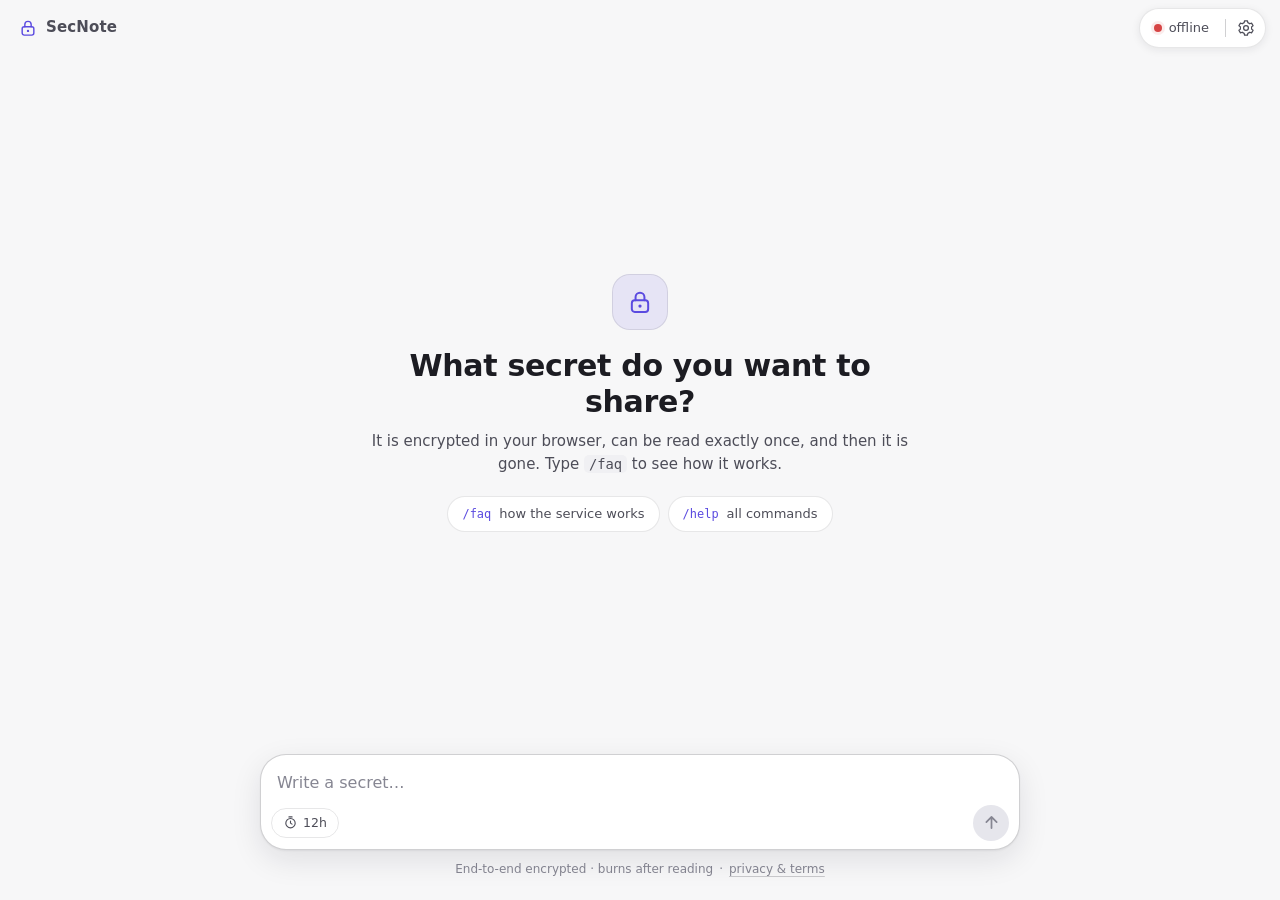
==== commit 4dfa74bd: "Serve the frontend from any path: relative service worker, manifest and links The service worker, it" ====
--- a/website/index.html
+++ b/website/index.html
@@ -29,6 +29,7 @@
   <!-- PWA -->
   <meta name="theme-color" content="#111122" media="(prefers-color-scheme: dark)">
   <meta name="theme-color" content="#f5f4ef" media="(prefers-color-scheme: light)">
+  <meta name="mobile-web-app-capable" content="yes">
   <meta name="apple-mobile-web-app-capable" content="yes">
   <meta name="apple-mobile-web-app-status-bar-style" content="black-translucent">
   <meta name="apple-mobile-web-app-title" content="SecNote">
--- a/website/styles.css
+++ b/website/styles.css
@@ -29,11 +29,6 @@
   --font: system-ui, -apple-system, "Segoe UI", Roboto, "Noto Sans", sans-serif;
   --mono: ui-monospace, "SF Mono", "Cascadia Code", "Fira Code", Menlo, Consolas, monospace;
   --w: 760px;
-  --dock-gap: 10vh;
-}
-
-@supports (height: 1dvh) {
-  :root { --dock-gap: 10dvh; }
 }
 
 @media (prefers-color-scheme: light) {
@@ -230,9 +225,6 @@
 }
 [dir="rtl"] .msg-user .bubble { border-radius: 20px 20px 20px 6px; }
 .bubble-text { white-space: pre-wrap; overflow-wrap: anywhere; }
-.secret-masked .bubble-text { filter: blur(6px); user-select: none; cursor: pointer; transition: filter .2s; }
-.secret-masked .bubble { position: relative; }
-.mask-hint { font-size: 12px; color: var(--ink-mute); cursor: pointer; }
 .msg-meta { font-size: 12px; color: var(--ink-mute); }
 
 .msg-bot .avatar {
@@ -291,16 +283,20 @@
   text-align: left;
 }
 .link-key { color: var(--accent); }
-/* The link holds the key: blurred until hovered (desktop) or tapped (3 s, see LINK_REVEAL_MS). */
-.link-box.masked { cursor: pointer; user-select: none; }
-.link-box.masked .link-text { display: block; filter: blur(6px); transition: filter .2s ease; }
+/* The sent secret and the link (it holds the key) stay blurred until hovered (desktop) or tapped
+   (3 s, see LINK_REVEAL_MS). */
+.masked { cursor: pointer; user-select: none; }
+.masked .link-text, .masked .bubble-text { filter: blur(6px); transition: filter .2s ease; }
+.link-box.masked .link-text { display: block; }
+.masked.revealed .link-text, .masked.revealed .bubble-text,
+.masked:focus-visible .link-text, .masked:focus-visible .bubble-text { filter: none; }
 .link-box.masked.revealed { user-select: all; }
-.link-box.masked.revealed .link-text { filter: none; }
+.bubble.masked.revealed { user-select: text; }
 @media (hover: hover) and (pointer: fine) {
+  .masked:hover .link-text, .masked:hover .bubble-text { filter: none; }
   .link-box.masked:hover { user-select: all; }
-  .link-box.masked:hover .link-text { filter: none; }
-}
-.link-box.masked:focus-visible .link-text { filter: none; }
+  .bubble.masked:hover { user-select: text; }
+}
 .link-actions, .note-actions, .gate-actions { display: flex; flex-wrap: wrap; gap: 8px; align-items: center; }
 .link-hint, .note-hint { font-size: 12.5px; color: var(--ink-mute); }
 .qr-wrap { display: inline-block; padding: 10px; background: #fff; border-radius: 12px; line-height: 0; }
@@ -374,8 +370,8 @@
 
 /* ── Dock / composer ── */
 .dock {
-  padding: 0 16px max(12px, calc(var(--dock-gap) - 26px));
-  padding-bottom: max(12px, calc(var(--dock-gap) - 26px), env(safe-area-inset-bottom));
+  padding: 0 16px 16px;
+  padding-bottom: max(clamp(12px, 2.4vh, 28px), env(safe-area-inset-bottom));
   position: relative;
 }
 .composer {
@@ -843,10 +839,10 @@
 
 /* ── Very large screens: scale the whole interface instead of a tiny column ── */
 @media (min-width: 2200px) and (min-height: 1150px) {
-  :root { --ui-zoom: 1.3; --dock-gap: calc(10dvh / 1.3); }
+  :root { --ui-zoom: 1.3; }
 }
 @media (min-width: 3000px) and (min-height: 1600px) {
-  :root { --ui-zoom: 1.7; --dock-gap: calc(10dvh / 1.7); }
+  :root { --ui-zoom: 1.7; }
 }
 .app, .overlay, .drop-zone { zoom: var(--ui-zoom, 1); }
 
